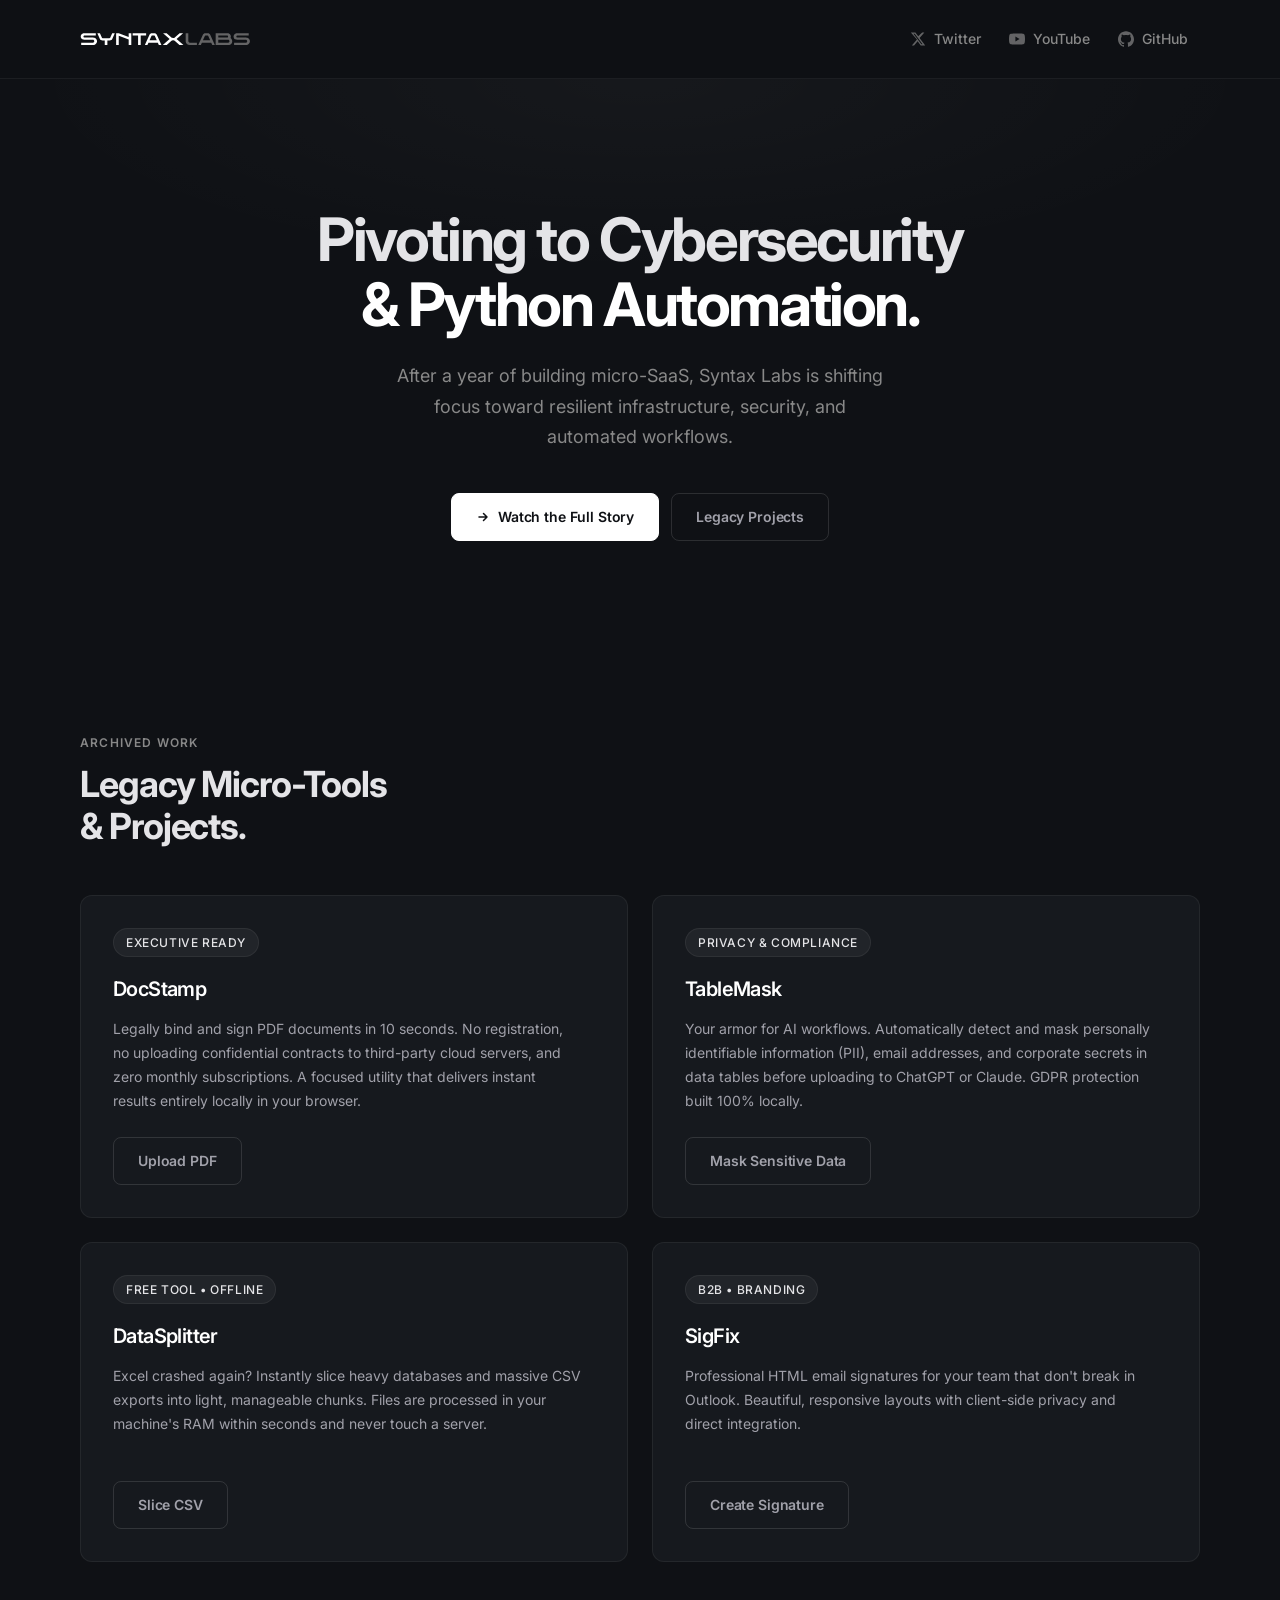
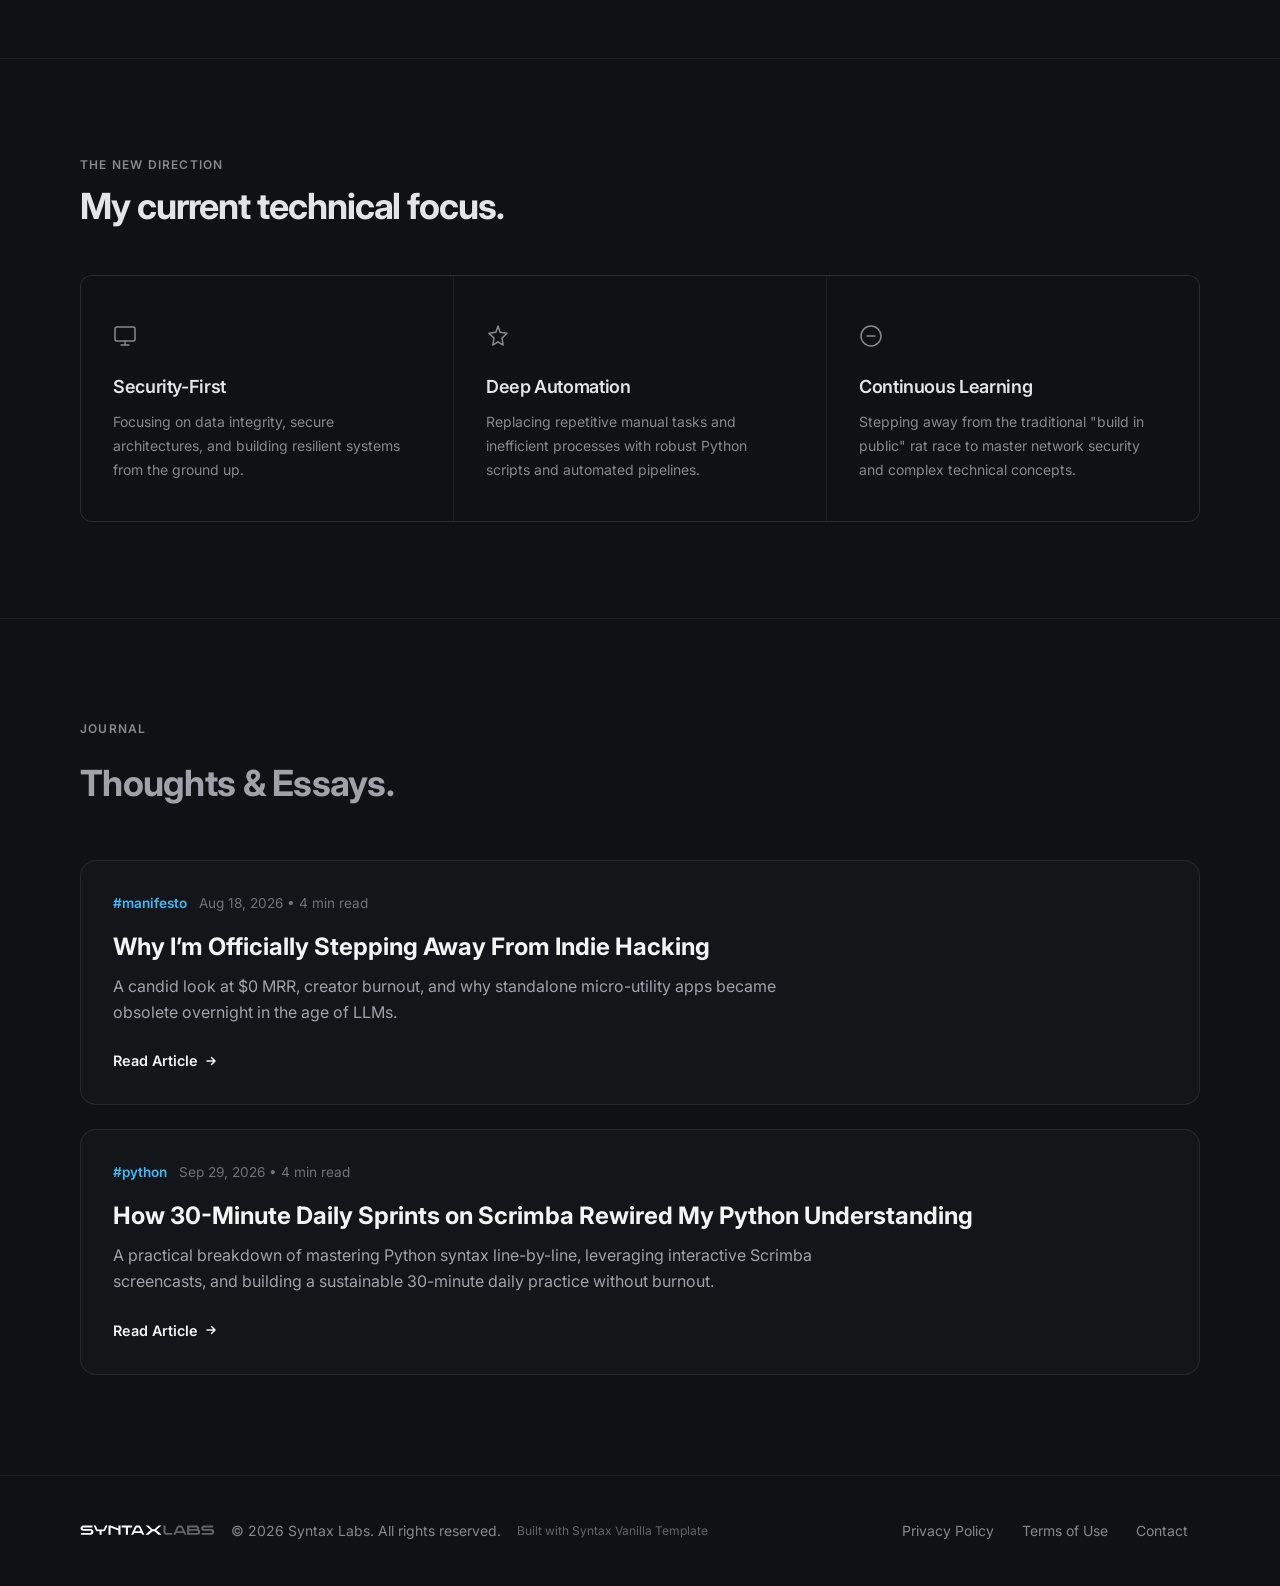
==== index.html @ 90a2e191 "add new article to the blog" ====
<!DOCTYPE html>
<html lang="en">
<head>
  <meta charset="UTF-8" />
  <meta name="viewport" content="width=device-width, initial-scale=1.0" />
  <meta name="description" content="Syntax Labs — Pivoting from micro-SaaS to Cybersecurity and Python Automation." />

  <link rel="icon" href="favicon.svg" type="image/svg+xml" />

  <meta property="og:type" content="website" />
  <meta property="og:url" content="https://syntaxlabsapp.com/" />
  <meta property="og:title" content="Syntax Labs — Cybersecurity & Python Automation" />
  <meta property="og:description" content="Syntax Labs — Pivoting from micro-SaaS to Cybersecurity and Python Automation." />
  <meta property="og:image" content="https://syntaxlabsapp.com/open-graph.png" />
  <meta property="og:image:width" content="1200" />
  <meta property="og:image:height" content="630" />

  <meta name="twitter:card" content="summary_large_image" />
  <meta name="twitter:title" content="Syntax Labs — Cybersecurity & Python Automation" />
  <meta name="twitter:description" content="Syntax Labs — Pivoting from micro-SaaS to Cybersecurity and Python Automation." />
  <meta name="twitter:image" content="https://syntaxlabsapp.com/open-graph.png" />

  <title>Syntax Labs — Cybersecurity & Python Automation</title>

  <!-- Inter from Google Fonts -->
  <link rel="preconnect" href="https://fonts.googleapis.com" />
  <link rel="preconnect" href="https://fonts.gstatic.com" crossorigin />
  <link
    href="https://fonts.googleapis.com/css2?family=Inter:wght@400;500;600;700&display=swap"
    rel="stylesheet"
  />

  <link rel="stylesheet" href="styles.css" />
</head>

<body>

  <!-- ============================================================
       HEADER
       ============================================================ -->
  <header class="site-header" role="banner">
    <div class="container">

      <!-- Logo -->
      <a href="/" class="logo" aria-label="Syntax Labs — home">
        <img src="logo/logo.svg" alt="" class="logo__image" width="171" height="19" />
      </a>

      <!-- Navigation -->
      <nav class="site-nav" role="navigation" aria-label="Primary navigation">

        <!-- Twitter / X -->
        <a
          href="https://x.com/tabXport"
          class="nav-link"
          target="_blank"
          rel="noopener noreferrer"
          aria-label="Follow us on X (Twitter)"
        >
          <svg viewBox="0 0 24 24" fill="currentColor" xmlns="http://www.w3.org/2000/svg" aria-hidden="true">
            <path d="M18.244 2.25h3.308l-7.227 8.26 8.502 11.24H16.17l-4.714-6.231-5.401 6.231H2.741l7.73-8.835L1.254 2.25H8.08l4.265 5.638 5.9-5.638Zm-1.161 17.52h1.833L7.084 4.126H5.117L17.083 19.77Z"/>
          </svg>
          <span>Twitter</span>
        </a>

        <!-- YouTube -->
        <a
          href="https://www.youtube.com/@Artem_AlwaysBuilding"
          class="nav-link"
          target="_blank"
          rel="noopener noreferrer"
          aria-label="Watch us on YouTube"
        >
          <svg viewBox="0 0 24 24" fill="currentColor" xmlns="http://www.w3.org/2000/svg" aria-hidden="true">
            <path d="M23.495 6.205a3.007 3.007 0 0 0-2.088-2.088c-1.87-.501-9.396-.501-9.396-.501s-7.507-.01-9.396.501A3.007 3.007 0 0 0 .527 6.205a31.247 31.247 0 0 0-.522 5.805 31.247 31.247 0 0 0 .522 5.783 3.007 3.007 0 0 0 2.088 2.088c1.868.502 9.396.502 9.396.502s7.506 0 9.396-.502a3.007 3.007 0 0 0 2.088-2.088 31.247 31.247 0 0 0 .5-5.783 31.247 31.247 0 0 0-.5-5.805zM9.609 15.601V8.408l6.264 3.602z"/>
          </svg>
          <span>YouTube</span>
        </a>

        <!-- GitHub -->
        <a
          href="https://github.com/Artem-Kysylov"
          class="nav-link"
          target="_blank"
          rel="noopener noreferrer"
          aria-label="Find us on GitHub"
        >
          <svg viewBox="0 0 24 24" fill="currentColor" xmlns="http://www.w3.org/2000/svg" aria-hidden="true">
            <path d="M12 .297c-6.63 0-12 5.373-12 12 0 5.303 3.438 9.8 8.205 11.385.6.113.82-.258.82-.577 0-.285-.01-1.04-.015-2.04-3.338.724-4.042-1.61-4.042-1.61C4.422 18.07 3.633 17.7 3.633 17.7c-1.087-.744.084-.729.084-.729 1.205.084 1.838 1.236 1.838 1.236 1.07 1.835 2.809 1.305 3.495.998.108-.776.417-1.305.76-1.605-2.665-.3-5.466-1.332-5.466-5.93 0-1.31.465-2.38 1.235-3.22-.135-.303-.54-1.523.105-3.176 0 0 1.005-.322 3.3 1.23.96-.267 1.98-.399 3-.405 1.02.006 2.04.138 3 .405 2.28-1.552 3.285-1.23 3.285-1.23.645 1.653.24 2.873.12 3.176.765.84 1.23 1.91 1.23 3.22 0 4.61-2.805 5.625-5.475 5.92.42.36.81 1.096.81 2.22 0 1.606-.015 2.896-.015 3.286 0 .315.21.69.825.57C20.565 22.092 24 17.592 24 12.297c0-6.627-5.373-12-12-12"/>
          </svg>
          <span>GitHub</span>
        </a>

      </nav>
    </div>
  </header>


  <!-- ============================================================
       MAIN CONTENT
       ============================================================ -->
  <main>

    <!-- ── HERO ─────────────────────────────────────────────── -->
    <section class="hero" aria-labelledby="hero-heading">
      <div class="container">

        <h1 class="hero__heading reveal reveal-delay-1" id="hero-heading">
          Pivoting to Cybersecurity<br />
          <span class="accent">&amp; Python Automation.</span>
        </h1>

        <p class="hero__subheading reveal reveal-delay-2">
          After a year of building micro-SaaS, Syntax Labs is shifting focus toward resilient infrastructure, security, and automated workflows.
        </p>

        <div class="hero__actions reveal reveal-delay-3">
          <a href="https://youtu.be/uuSedsByRvQ" target="_blank" rel="noopener noreferrer" class="btn btn--primary">
            <svg width="14" height="14" viewBox="0 0 14 14" fill="none" xmlns="http://www.w3.org/2000/svg" aria-hidden="true">
              <path d="M3 7H11M11 7L7.5 3.5M11 7L7.5 10.5" stroke="currentColor" stroke-width="1.5" stroke-linecap="round" stroke-linejoin="round"/>
            </svg>
            Watch the Full Story
          </a>
          <a href="#projects" class="btn btn--ghost">
            Legacy Projects
          </a>
        </div>

      </div>
    </section>


    <!-- ── BENTO GRID ─────────────────────────────────────── -->
    <section class="bento-section" id="projects" aria-labelledby="projects-heading">
      <div class="container">

        <p class="section-label reveal">Archived Work</p>
        <h2 class="bento-section__heading reveal reveal-delay-1" id="projects-heading">
          Legacy Micro-Tools<br />&amp; Projects.
        </h2>

        <div class="bento-grid" role="list">
          <!-- ─── Card 2: DocStamp ────────────────── -->
          <article
            class="bento-card bento-card--2 docstamp reveal reveal-delay-1"
            role="listitem"
            aria-labelledby="card-docstamp-title"
          >
            <span class="badge">Executive Ready</span>

            <h2 class="card-title" id="card-docstamp-title">DocStamp</h2>

            <p class="card-desc">
              Legally bind and sign PDF documents in 10 seconds. No registration, no uploading confidential contracts to third-party cloud servers, and zero monthly subscriptions. A focused utility that delivers instant results entirely locally in your browser.
            </p>

            <div class="card-footer">
              <a
                href="https://docstamp.syntaxlabsapp.com"
                class="btn btn--ghost"
                target="_blank"
                rel="noopener noreferrer"
              >Upload PDF</a>
            </div>
          </article>


          <!-- ─── Card 3: TableMask ───────────────── -->
          <article
            class="bento-card bento-card--3 tablemask reveal reveal-delay-2"
            role="listitem"
            aria-labelledby="card-tablemask-title"
          >
            <span class="badge">Privacy &amp; Compliance</span>

            <h2 class="card-title" id="card-tablemask-title">TableMask</h2>

            <p class="card-desc">
              Your armor for AI workflows. Automatically detect and mask personally identifiable information (PII), email addresses, and corporate secrets in data tables before uploading to ChatGPT or Claude. GDPR protection built 100% locally.
            </p>

            <div class="card-footer">
              <a
                href="https://tablemask.syntaxlabsapp.com"
                class="btn btn--ghost"
                target="_blank"
                rel="noopener noreferrer"
              >Mask Sensitive Data</a>
            </div>
          </article>


          <!-- ─── Card 4: DataSplitter ─────────────── -->
          <article
            class="bento-card bento-card--4 datasplitter reveal reveal-delay-1"
            role="listitem"
            aria-labelledby="card-datasplitter-title"
          >
            <span class="badge">Free Tool • Offline</span>

            <h2 class="card-title" id="card-datasplitter-title">DataSplitter</h2>

            <p class="card-desc">
              Excel crashed again? Instantly slice heavy databases and massive CSV exports into light, manageable chunks. Files are processed in your machine's RAM within seconds and never touch a server.
            </p>

            <div class="card-footer">
              <a
                href="https://datasplitter.syntaxlabsapp.com"
                class="btn btn--ghost"
                target="_blank"
                rel="noopener noreferrer"
              >Slice CSV</a>
            </div>
          </article>

          <!-- ─── Card 6: SigFix ────────────────── -->
          <article
            class="bento-card bento-card--6 sigfix reveal reveal-delay-1"
            role="listitem"
            aria-labelledby="card-sigfix-title"
          >
            <span class="badge">B2B • Branding</span>

            <h2 class="card-title" id="card-sigfix-title">SigFix</h2>

            <p class="card-desc">
              Professional HTML email signatures for your team that don't break in Outlook. Beautiful, responsive layouts with client-side privacy and direct integration.
            </p>

            <div class="card-footer">
              <a
                href="https://sigfix.syntaxlabsapp.com"
                class="btn btn--ghost"
                target="_blank"
                rel="noopener noreferrer"
              >Create Signature</a>
            </div>
          </article>

        </div><!-- /bento-grid -->

      </div>
    </section>


    <!-- ── MANIFESTO / VALUES ──────────────────────────────── -->
    <section class="values-section" aria-labelledby="values-heading">
      <div class="container">

        <p class="section-label reveal">The New Direction</p>
        <h2 class="values-section__heading reveal reveal-delay-1" id="values-heading">
          My current technical focus.
        </h2>

        <div class="values-grid" role="list">

          <!-- Security-First -->
          <div class="value-item reveal" role="listitem">
            <div class="value-icon" aria-hidden="true">
              <svg viewBox="0 0 24 24" fill="none" xmlns="http://www.w3.org/2000/svg">
                <rect x="2" y="3" width="20" height="14" rx="2" stroke="currentColor" stroke-width="1.5"/>
                <path d="M8 21H16" stroke="currentColor" stroke-width="1.5" stroke-linecap="round"/>
                <path d="M12 17V21" stroke="currentColor" stroke-width="1.5" stroke-linecap="round"/>
              </svg>
            </div>
            <h3 class="value-title">Security-First</h3>
            <p class="value-desc">
              Focusing on data integrity, secure architectures, and building resilient systems from the ground up.
            </p>
          </div>

          <!-- Deep Automation -->
          <div class="value-item reveal reveal-delay-1" role="listitem">
            <div class="value-icon" aria-hidden="true">
              <svg viewBox="0 0 24 24" fill="none" xmlns="http://www.w3.org/2000/svg">
                <path d="M12 2L14.09 8.26L21 9.27L16 14.14L17.18 21.02L12 17.77L6.82 21.02L8 14.14L3 9.27L9.91 8.26L12 2Z" stroke="currentColor" stroke-width="1.5" stroke-linecap="round" stroke-linejoin="round"/>
              </svg>
            </div>
            <h3 class="value-title">Deep Automation</h3>
            <p class="value-desc">
              Replacing repetitive manual tasks and inefficient processes with robust Python scripts and automated pipelines.
            </p>
          </div>

          <!-- Continuous Learning -->
          <div class="value-item reveal reveal-delay-2" role="listitem">
            <div class="value-icon" aria-hidden="true">
              <svg viewBox="0 0 24 24" fill="none" xmlns="http://www.w3.org/2000/svg">
                <circle cx="12" cy="12" r="10" stroke="currentColor" stroke-width="1.5"/>
                <path d="M8 12H16" stroke="currentColor" stroke-width="1.5" stroke-linecap="round"/>
              </svg>
            </div>
            <h3 class="value-title">Continuous Learning</h3>
            <p class="value-desc">
              Stepping away from the traditional "build in public" rat race to master network security and complex technical concepts.
            </p>
          </div>

        </div>

      </div>
    </section>

    <!-- ── JOURNAL / WRITING ────────────────────────────────── -->
    <section class="journal-section" aria-labelledby="journal-heading">
      <div class="container">

        <div class="journal-header reveal">
          <div>
            <p class="section-label">Journal</p>
            <h2 class="journal-section__heading" id="journal-heading">
              Thoughts &amp; Essays.
            </h2>
          </div>
        </div>

        <div class="journal-grid">

          <!-- Article 1: Manifesto -->
          <article class="journal-card reveal reveal-delay-1">
            <a href="blog/quitting-indie-hacking.html" class="journal-card__link">
              <div class="journal-card__meta">
                <span class="journal-tag">#manifesto</span>
                <span class="journal-date">Aug 18, 2026 • 4 min read</span>
              </div>
              <h3 class="journal-card__title">
                Why I’m Officially Stepping Away From Indie Hacking
              </h3>
              <p class="journal-card__desc">
                A candid look at $0 MRR, creator burnout, and why standalone micro-utility apps became obsolete overnight in the age of LLMs.
              </p>
              <div class="journal-card__footer">
                <span class="read-more">
                  Read Article
                  <svg width="14" height="14" viewBox="0 0 14 14" fill="none" xmlns="http://www.w3.org/2000/svg" aria-hidden="true">
                    <path d="M3 7H11M11 7L7.5 3.5M11 7L7.5 10.5" stroke="currentColor" stroke-width="1.5" stroke-linecap="round" stroke-linejoin="round"/>
                  </svg>
                </span>
              </div>
            </a>
          </article>

        <!-- Article 2: Scrimba & 30-Min Python Sprints -->
        <article class="journal-card reveal reveal-delay-2">
          <a href="blog/mastering-python-with-30-min-scrimba-sprints.html" class="journal-card__link">
            <div class="journal-card__meta">
              <span class="journal-tag">#python</span>
              <span class="journal-date">Sep 29, 2026 • 4 min read</span>
            </div>
            <h3 class="journal-card__title">
              How 30-Minute Daily Sprints on Scrimba Rewired My Python Understanding
            </h3>
            <p class="journal-card__desc">
              A practical breakdown of mastering Python syntax line-by-line, leveraging interactive Scrimba screencasts, and
              building a sustainable 30-minute daily practice without burnout.
            </p>
            <div class="journal-card__footer">
              <span class="read-more">
                Read Article
                <svg width="14" height="14" viewBox="0 0 14 14" fill="none" xmlns="http://www.w3.org/2000/svg"
                  aria-hidden="true">
                  <path d="M3 7H11M11 7L7.5 3.5M11 7L7.5 10.5" stroke="currentColor" stroke-width="1.5" stroke-linecap="round"
                    stroke-linejoin="round" />
                </svg>
              </span>
            </div>
          </a>
        </article>

        </div>

      </div>
    </section>

  </main>


  <!-- ============================================================
       FOOTER
       ============================================================ -->
  <footer class="site-footer" role="contentinfo">
    <div class="container">

      <div class="footer-left">
        <img src="logo/logo.svg" alt="Syntax Labs" class="footer-logo" width="171" height="19" />
        <span class="footer-copy">© 2026 Syntax Labs. All rights reserved.</span>
        <a href="https://github.com/Artem-Kysylov/syntax-labs-vanilla-template" class="footer-template-link" target="_blank" rel="noopener noreferrer">Built with Syntax Vanilla Template</a>
      </div>

      <nav class="footer-nav" aria-label="Footer navigation">
        <a href="privacy.html" class="footer-link">Privacy Policy</a>
        <a href="terms.html" class="footer-link">Terms of Use</a>
        <a href="mailto:hello@syntaxlabsapp.com" class="footer-link">Contact</a>
      </nav>

    </div>
  </footer>

  <script src="app.js" defer></script>

  <script>
    (() => {
      'use strict';

      /* --- Scroll Reveal --- */
      const revealObserver = new IntersectionObserver(
        (entries) => {
          entries.forEach((entry) => {
            if (entry.isIntersecting) {
              entry.target.classList.add('visible');
              revealObserver.unobserve(entry.target);
            }
          });
        },
        { threshold: 0.12 }
      );

      document.querySelectorAll('.reveal').forEach((el) => {
        revealObserver.observe(el);
      });

      /* --- Bento card radial glow --- */
      document.querySelectorAll('.bento-card').forEach((card) => {
        card.addEventListener('mousemove', (e) => {
          const rect = card.getBoundingClientRect();
          const x = ((e.clientX - rect.left) / rect.width)  * 100;
          const y = ((e.clientY - rect.top)   / rect.height) * 100;
          card.style.setProperty('--mouse-x', `${x}%`);
          card.style.setProperty('--mouse-y', `${y}%`);
        });
      });
    })();
  </script>

</body>
</html>
---- styles.css ----
/* ============================================================
   SYNTAX LABS — Design System
   Ultra-minimalist, premium dark aesthetic
   ============================================================ */

/* --- CSS Variables --- */
:root {
  /* Colors */
  --bg-base:        #0F1115;
  --bg-surface:     #16191E;
  --bg-elevated:    #1C2028;

  --text-muted:     #888888;
  --text-base:      #A1A1AA;
  --text-heading:   #E4E4E7;
  --text-bright:    #FFFFFF;

  --border:         rgba(255, 255, 255, 0.06);
  --border-hover:   rgba(255, 255, 255, 0.12);

  --accent:         #FFFFFF;
  --accent-glow:    rgba(255, 255, 255, 0.07);

  /* Product Colors */
  --color-spendly:        #5B6CFF;
  --color-spendly-rgb:    91, 108, 255;
  --color-tablexport:     #1B9358;
  --color-tablexport-rgb: 27, 147, 88;
  --color-docstamp:       #12B981;
  --color-docstamp-rgb:   18, 185, 129;
  --color-datasplitter:   #0B84FF;
  --color-datasplitter-rgb: 11, 132, 255;
  --color-tablemask:      #A4E636;
  --color-tablemask-rgb:  164, 230, 54;
  --color-sigfix:         #0078D4;
  --color-sigfix-rgb:     0, 120, 212;

  /* Typography */
  --font-sans:      'Inter', sans-serif;

  --text-xs:        0.75rem;
  --text-sm:        0.875rem;
  --text-base-size: 1rem;
  --text-lg:        1.125rem;
  --text-xl:        1.25rem;
  --text-2xl:       1.5rem;
  --text-3xl:       1.875rem;
  --text-4xl:       2.25rem;
  --text-5xl:       3rem;
  --text-6xl:       3.75rem;

  --weight-normal:  400;
  --weight-medium:  500;
  --weight-semibold:600;
  --weight-bold:    700;

  /* Spacing */
  --space-1:  0.25rem;
  --space-2:  0.5rem;
  --space-3:  0.75rem;
  --space-4:  1rem;
  --space-5:  1.25rem;
  --space-6:  1.5rem;
  --space-8:  2rem;
  --space-10: 2.5rem;
  --space-12: 3rem;
  --space-16: 4rem;
  --space-20: 5rem;
  --space-24: 6rem;
  --space-32: 8rem;

  /* Borders */
  --radius-sm:  4px;
  --radius-md:  8px;
  --radius-lg:  12px;
  --radius-xl:  16px;
  --radius-full:9999px;

  /* Transitions */
  --transition-fast:   150ms ease;
  --transition-base:   250ms ease;
  --transition-slow:   400ms ease;

  /* Layout */
  --container-max: 1200px;
  --container-pad: clamp(1.25rem, 5vw, 2.5rem);
}

/* ============================================================
   RESET & BASE
   ============================================================ */

*, *::before, *::after {
  box-sizing: border-box;
  margin: 0;
  padding: 0;
}

html {
  scroll-behavior: smooth;
  -webkit-font-smoothing: antialiased;
  -moz-osx-font-smoothing: grayscale;
}

body {
  font-family:      var(--font-sans);
  font-size:        var(--text-base-size);
  font-weight:      var(--weight-normal);
  line-height:      1.6;
  color:            var(--text-base);
  background-color: var(--bg-base);
  min-height:       100vh;
  overflow-x:       hidden;
}

img, svg { display: block; }
a { color: inherit; text-decoration: none; }
ul, ol { list-style: none; }
button { cursor: pointer; font-family: inherit; }

/* ============================================================
   LAYOUT UTILITIES
   ============================================================ */

.container {
  width: 100%;
  max-width: var(--container-max);
  margin-inline: auto;
  padding-inline: var(--container-pad);
}

/* ============================================================
   HEADER / NAV
   ============================================================ */

.site-header {
  position:   sticky;
  top:        0;
  z-index:    100;
  width:      100%;
  padding-block: var(--space-5);
  background:    rgba(15, 17, 21, 0.85);
  border-bottom: 1px solid var(--border);
  backdrop-filter: blur(16px);
  -webkit-backdrop-filter: blur(16px);
}

.site-header .container {
  display:         flex;
  align-items:     center;
  justify-content: space-between;
  gap:             var(--space-6);
}

/* Logo */
.logo {
  display:     flex;
  align-items: center;
  gap:         var(--space-2);
  transition:  opacity var(--transition-fast);
}

.logo:hover { opacity: 0.75; }

.logo__image {
  display:     block;
  height:      19px;
  width:       auto;
  flex-shrink: 0;
}

/* Nav */
.site-nav {
  display:     flex;
  align-items: center;
  gap:         var(--space-1);
}

.nav-link {
  display:     flex;
  align-items: center;
  gap:         var(--space-2);
  padding:     var(--space-2) var(--space-3);
  border-radius: var(--radius-md);
  font-size:   var(--text-sm);
  font-weight: var(--weight-medium);
  color:       var(--text-muted);
  transition:  color var(--transition-fast),
               background-color var(--transition-fast);
}

.nav-link:hover {
  color:            var(--text-heading);
  background-color: rgba(255, 255, 255, 0.04);
}

.nav-link svg {
  width:  16px;
  height: 16px;
  flex-shrink: 0;
  opacity: 0.7;
  transition: opacity var(--transition-fast);
}

.nav-link:hover svg { opacity: 1; }

/* ============================================================
   HERO SECTION
   ============================================================ */

.hero {
  padding-block: var(--space-32) var(--space-24);
  text-align:    center;
  position:      relative;
  overflow:      hidden;
}

/* Subtle radial glow behind hero text */
.hero::before {
  content:  '';
  position: absolute;
  inset:    0;
  background: radial-gradient(
    ellipse 70% 50% at 50% 0%,
    rgba(255, 255, 255, 0.03) 0%,
    transparent 70%
  );
  pointer-events: none;
}

.hero__eyebrow {
  display:         inline-flex;
  align-items:     center;
  gap:             var(--space-2);
  padding:         var(--space-1) var(--space-3);
  margin-bottom:   var(--space-8);
  border:          1px solid var(--border);
  border-radius:   var(--radius-full);
  font-size:       var(--text-xs);
  font-weight:     var(--weight-medium);
  letter-spacing:  0.08em;
  text-transform:  uppercase;
  color:           var(--text-muted);
  background:      rgba(255, 255, 255, 0.03);
}

.hero__eyebrow-dot {
  width:         5px;
  height:        5px;
  border-radius: var(--radius-full);
  background:    var(--text-muted);
  flex-shrink:   0;
}

.hero__heading {
  font-size:      clamp(var(--text-3xl), 6vw, var(--text-6xl));
  font-weight:    var(--weight-bold);
  line-height:    1.08;
  letter-spacing: -0.04em;
  color:          var(--text-heading);
  max-width:      720px;
  margin-inline:  auto;
  margin-bottom:  var(--space-6);
}

.hero__heading .accent {
  color: var(--text-bright);
}

.hero__subheading {
  font-size:     clamp(var(--text-base-size), 2vw, var(--text-lg));
  color:         var(--text-muted);
  max-width:     500px;
  margin-inline: auto;
  line-height:   1.7;
  margin-bottom: var(--space-10);
}

.hero__actions {
  display:         flex;
  align-items:     center;
  justify-content: center;
  gap:             var(--space-3);
  flex-wrap:       wrap;
}

/* Buttons */
.btn {
  display:         inline-flex;
  align-items:     center;
  gap:             var(--space-2);
  padding:         var(--space-3) var(--space-6);
  border-radius:   var(--radius-md);
  font-size:       var(--text-sm);
  font-weight:     var(--weight-semibold);
  letter-spacing:  -0.01em;
  border:          1px solid transparent;
  transition:      background-color var(--transition-fast),
                   color var(--transition-fast),
                   opacity var(--transition-fast),
                   transform var(--transition-fast),
                   box-shadow var(--transition-fast);
  white-space:     nowrap;
}

.btn:active { transform: scale(0.975); }

.btn--primary {
  background-color: var(--text-bright);
  color:            var(--bg-base);
  border-color:     var(--text-bright);
}

.btn--primary:hover {
  background-color: #E4E4E7;
  box-shadow: 0 0 24px rgba(255, 255, 255, 0.12);
}

.btn--ghost {
  background-color: transparent;
  color:            var(--text-base);
  border-color:     var(--border-hover);
}

.btn--ghost:hover {
  background-color: rgba(255, 255, 255, 0.04);
  color:            var(--text-heading);
  border-color:     rgba(255, 255, 255, 0.18);
}

/* ============================================================
   SECTION CHROME
   ============================================================ */

.section-label {
  font-size:      var(--text-xs);
  font-weight:    var(--weight-semibold);
  letter-spacing: 0.1em;
  text-transform: uppercase;
  color:          var(--text-muted);
  margin-bottom:  var(--space-4);
}

/* ============================================================
   BENTO GRID
   ============================================================ */

.bento-section {
  padding-block: var(--space-24);
}

.bento-section > .container > .section-label {
  margin-bottom: var(--space-3);
}

.bento-section__heading {
  font-size:      clamp(var(--text-2xl), 3.5vw, var(--text-4xl));
  font-weight:    var(--weight-bold);
  letter-spacing: -0.03em;
  color:          var(--text-heading);
  margin-bottom:  var(--space-12);
  line-height:    1.15;
  max-width:      480px;
}

/* Grid Layout */
.bento-grid {
  display: grid;
  grid-template-columns: repeat(12, 1fr);
  grid-template-rows:    auto;
  gap:   16px;
}

/* Card 1 — Featured (spans 6 cols, 2 rows) */
.bento-card--1 {
  grid-column: 1 / 7;
  grid-row:    1 / 3;
}

/* Card 2 — Medium (spans 6 cols, 1 row) */
.bento-card--2 {
  grid-column: 7 / 13;
  grid-row:    1;
}

/* Card 3 — Medium (spans 6 cols, 1 row) */
.bento-card--3 {
  grid-column: 7 / 13;
  grid-row:    2;
}

/* Card 4 — Small (spans 4 cols) */
.bento-card--4 {
  grid-column: 1 / 5;
  grid-row:    3;
}

/* Card 5 — Small (spans 4 cols) */
.bento-card--5 {
  grid-column: 5 / 9;
  grid-row:    3;
}

/* Card 6 — Small (spans 4 cols) */
.bento-card--6 {
  grid-column: 9 / 13;
  grid-row:    3;
}

/* ---- Base Card ---- */
.bento-card {
  position:         relative;
  display:          flex;
  flex-direction:   column;
  background-color: var(--bg-surface);
  border:           1px solid var(--border);
  border-radius:    var(--radius-lg);
  padding:          var(--space-8);
  overflow:         hidden;
  transition:       border-color var(--transition-base),
                    transform var(--transition-base),
                    box-shadow var(--transition-base);
}

/* Radial glow on hover — tracks mouse via CSS custom props */
.bento-card::before {
  content:    '';
  position:   absolute;
  inset:      -1px;
  border-radius: inherit;
  opacity:    0;
  background: radial-gradient(
    400px circle at var(--mouse-x, 50%) var(--mouse-y, 50%),
    rgba(255, 255, 255, 0.06) 0%,
    transparent 70%
  );
  transition: opacity var(--transition-base);
  pointer-events: none;
  z-index: 0;
}

.bento-card:hover::before {
  opacity: 1;
}

.bento-card:hover {
  border-color: var(--border-hover);
  transform:    translateY(-2px);
}

/* All direct content above the pseudo-element */
.bento-card > * { position: relative; z-index: 1; }

/* ============================================================
   PRODUCT-SPECIFIC HOVER EFFECTS
   ============================================================ */

/* Spendly — Indigo */
.bento-card.spendly:hover {
  border-color: rgba(var(--color-spendly-rgb), 0.4);
  box-shadow: 0 0 32px rgba(var(--color-spendly-rgb), 0.12),
              0 0 8px rgba(var(--color-spendly-rgb), 0.08);
}

.bento-card.spendly::before {
  background: radial-gradient(
    400px circle at var(--mouse-x, 50%) var(--mouse-y, 50%),
    rgba(var(--color-spendly-rgb), 0.08) 0%,
    rgba(var(--color-spendly-rgb), 0.04) 40%,
    transparent 70%
  );
}

/* DocStamp — Teal/Mint */
.bento-card.docstamp:hover {
  border-color: rgba(var(--color-docstamp-rgb), 0.4);
  box-shadow: 0 0 32px rgba(var(--color-docstamp-rgb), 0.12),
              0 0 8px rgba(var(--color-docstamp-rgb), 0.08);
}

.bento-card.docstamp::before {
  background: radial-gradient(
    400px circle at var(--mouse-x, 50%) var(--mouse-y, 50%),
    rgba(var(--color-docstamp-rgb), 0.08) 0%,
    rgba(var(--color-docstamp-rgb), 0.04) 40%,
    transparent 70%
  );
}

/* TableMask — Lime Green */
.bento-card.tablemask:hover {
  border-color: rgba(var(--color-tablemask-rgb), 0.4);
  box-shadow: 0 0 32px rgba(var(--color-tablemask-rgb), 0.12),
              0 0 8px rgba(var(--color-tablemask-rgb), 0.08);
}

.bento-card.tablemask::before {
  background: radial-gradient(
    400px circle at var(--mouse-x, 50%) var(--mouse-y, 50%),
    rgba(var(--color-tablemask-rgb), 0.08) 0%,
    rgba(var(--color-tablemask-rgb), 0.04) 40%,
    transparent 70%
  );
}

/* DataSplitter — Light Blue */
.bento-card.datasplitter:hover {
  border-color: rgba(var(--color-datasplitter-rgb), 0.4);
  box-shadow: 0 0 32px rgba(var(--color-datasplitter-rgb), 0.12),
              0 0 8px rgba(var(--color-datasplitter-rgb), 0.08);
}

.bento-card.datasplitter::before {
  background: radial-gradient(
    400px circle at var(--mouse-x, 50%) var(--mouse-y, 50%),
    rgba(var(--color-datasplitter-rgb), 0.08) 0%,
    rgba(var(--color-datasplitter-rgb), 0.04) 40%,
    transparent 70%
  );
}

/* TableXport — Emerald Green */
.bento-card.tablexport:hover {
  border-color: rgba(var(--color-tablexport-rgb), 0.4);
  box-shadow: 0 0 32px rgba(var(--color-tablexport-rgb), 0.12),
              0 0 8px rgba(var(--color-tablexport-rgb), 0.08);
}

.bento-card.tablexport::before {
  background: radial-gradient(
    400px circle at var(--mouse-x, 50%) var(--mouse-y, 50%),
    rgba(var(--color-tablexport-rgb), 0.08) 0%,
    rgba(var(--color-tablexport-rgb), 0.04) 40%,
    transparent 70%
  );
}

/* SigFix — Outlook Blue */
.bento-card.sigfix:hover {
  border-color: rgba(var(--color-sigfix-rgb), 0.4);
  box-shadow: 0 0 32px rgba(var(--color-sigfix-rgb), 0.12),
              0 0 8px rgba(var(--color-sigfix-rgb), 0.08);
}

.bento-card.sigfix::before {
  background: radial-gradient(
    400px circle at var(--mouse-x, 50%) var(--mouse-y, 50%),
    rgba(var(--color-sigfix-rgb), 0.08) 0%,
    rgba(var(--color-sigfix-rgb), 0.04) 40%,
    transparent 70%
  );
}

/* ============================================================
   MOBILE SCROLL-DRIVEN GLOW (.in-view replaces :hover on touch)
   ============================================================ */

@media (max-width: 768px) {
  .bento-card {
    transition: border-color 0.4s ease,
                box-shadow 0.4s ease,
                transform var(--transition-base);
  }

  .bento-card.spendly.in-view {
    border-color: rgba(var(--color-spendly-rgb), 0.4);
    box-shadow: 0 0 32px rgba(var(--color-spendly-rgb), 0.12),
                0 0 8px  rgba(var(--color-spendly-rgb), 0.08);
  }

  .bento-card.spendly.in-view::before      { opacity: 1; }

  .bento-card.docstamp.in-view {
    border-color: rgba(var(--color-docstamp-rgb), 0.4);
    box-shadow: 0 0 32px rgba(var(--color-docstamp-rgb), 0.12),
                0 0 8px  rgba(var(--color-docstamp-rgb), 0.08);
  }

  .bento-card.docstamp.in-view::before     { opacity: 1; }

  .bento-card.tablemask.in-view {
    border-color: rgba(var(--color-tablemask-rgb), 0.4);
    box-shadow: 0 0 32px rgba(var(--color-tablemask-rgb), 0.12),
                0 0 8px  rgba(var(--color-tablemask-rgb), 0.08);
  }

  .bento-card.tablemask.in-view::before    { opacity: 1; }

  .bento-card.datasplitter.in-view {
    border-color: rgba(var(--color-datasplitter-rgb), 0.4);
    box-shadow: 0 0 32px rgba(var(--color-datasplitter-rgb), 0.12),
                0 0 8px  rgba(var(--color-datasplitter-rgb), 0.08);
  }

  .bento-card.datasplitter.in-view::before { opacity: 1; }

  .bento-card.tablexport.in-view {
    border-color: rgba(var(--color-tablexport-rgb), 0.4);
    box-shadow: 0 0 32px rgba(var(--color-tablexport-rgb), 0.12),
                0 0 8px  rgba(var(--color-tablexport-rgb), 0.08);
  }

  .bento-card.tablexport.in-view::before   { opacity: 1; }

  .bento-card.sigfix.in-view {
    border-color: rgba(var(--color-sigfix-rgb), 0.4);
    box-shadow: 0 0 32px rgba(var(--color-sigfix-rgb), 0.12),
                0 0 8px  rgba(var(--color-sigfix-rgb), 0.08);
  }

  .bento-card.sigfix.in-view::before      { opacity: 1; }
}

/* Card tag / category label */
.card-tag {
  display:      inline-flex;
  align-items:  center;
  gap:          var(--space-1);
  font-size:    var(--text-xs);
  font-weight:  var(--weight-medium);
  letter-spacing: 0.06em;
  text-transform: uppercase;
  color:        var(--text-muted);
  margin-bottom: var(--space-5);
}

.card-tag__dot {
  width:         4px;
  height:        4px;
  border-radius: var(--radius-full);
  background:    currentColor;
  flex-shrink:   0;
}

/* Card title */
.card-title {
  font-size:      var(--text-xl);
  font-weight:    var(--weight-semibold);
  letter-spacing: -0.03em;
  color:          var(--text-bright);
  line-height:    1.2;
  margin-bottom:  var(--space-4);
}

.bento-card--featured .card-title {
  font-size: clamp(var(--text-2xl), 2.5vw, var(--text-3xl));
}

.card-title .accent { color: var(--text-bright); }

/* Card description */
.card-desc {
  flex:          1;
  font-size:     var(--text-sm);
  color:         var(--text-base);
  line-height:   1.7;
  margin-bottom: var(--space-6);
  max-width:     52ch;
}

/* Card footer row */
.card-footer {
  display:         flex;
  align-items:     center;
  justify-content: space-between;
  gap:             var(--space-3);
  flex-wrap:       wrap;
  margin-top:      auto;
}

/* Product badge */
.badge {
  display:         inline-flex;
  align-self:      flex-start;
  align-items:     center;
  gap:             var(--space-1);
  padding:         var(--space-1) var(--space-3);
  margin-bottom:   var(--space-5);
  border-radius:   var(--radius-full);
  font-size:       var(--text-xs);
  font-weight:     var(--weight-medium);
  letter-spacing:  0.05em;
  text-transform:  uppercase;
  color:           var(--text-heading);
  background:      rgba(255, 255, 255, 0.05);
  border:          1px solid var(--border);
}

.badge--waitlist {
  background:   rgba(255, 255, 255, 0.07);
  color:        var(--text-heading);
  border:       1px solid rgba(255, 255, 255, 0.1);
}

.badge--active {
  background:   rgba(74, 222, 128, 0.1);
  color:        #4ade80;
  border:       1px solid rgba(74, 222, 128, 0.2);
}

.badge--building {
  background:   rgba(251, 191, 36, 0.1);
  color:        #fbbf24;
  border:       1px solid rgba(251, 191, 36, 0.2);
}

.badge__dot {
  width:         5px;
  height:        5px;
  border-radius: var(--radius-full);
  background:    currentColor;
  flex-shrink:   0;
}

/* Featured card specifics */
.bento-card--featured {
  min-height: 380px;
}

.bento-card--featured .card-desc {
  max-width: none;
}

.card-illustration {
  flex:          1;
  display:       flex;
  align-items:   center;
  justify-content: center;
  margin-bottom: var(--space-6);
  min-height:    140px;
}

/* Abstract app illustration built purely with CSS/SVG shapes */
.app-mockup {
  width:         100%;
  max-width:     360px;
  height:        160px;
  position:      relative;
  border-radius: var(--radius-lg);
  background:    var(--bg-elevated);
  border:        1px solid var(--border);
  overflow:      hidden;
  display:       flex;
  flex-direction: column;
  gap:           var(--space-2);
  padding:       var(--space-4);
}

.mockup-row {
  display:     flex;
  align-items: center;
  gap:         var(--space-3);
}

.mockup-bar {
  height:        8px;
  border-radius: var(--radius-full);
  background:    var(--bg-base);
  flex:          1;
}

.mockup-bar--short { max-width: 80px; }
.mockup-bar--medium { max-width: 140px; }

.mockup-circle {
  width:         28px;
  height:        28px;
  border-radius: var(--radius-full);
  background:    var(--bg-base);
  flex-shrink:   0;
}

.mockup-number {
  font-size:   var(--text-xl);
  font-weight: var(--weight-bold);
  color:       var(--text-heading);
  letter-spacing: -0.03em;
}

.mockup-label {
  font-size:  var(--text-xs);
  color:      var(--text-muted);
}

/* PDF icon illustration */
.pdf-icon-wrap {
  display:         flex;
  align-items:     center;
  justify-content: center;
  width:           52px;
  height:          52px;
  border-radius:   var(--radius-md);
  background:      var(--bg-elevated);
  border:          1px solid var(--border);
  margin-bottom:   var(--space-5);
}

/* ============================================================
   MANIFESTO / VALUES
   ============================================================ */

.values-section {
  padding-block: var(--space-24);
  border-top:    1px solid var(--border);
}

.values-section > .container > .section-label {
  margin-bottom: var(--space-3);
}

.values-section__heading {
  font-size:      clamp(var(--text-2xl), 3.5vw, var(--text-4xl));
  font-weight:    var(--weight-bold);
  letter-spacing: -0.03em;
  color:          var(--text-heading);
  margin-bottom:  var(--space-12);
  max-width:      560px;
  line-height:    1.15;
}

.values-grid {
  display:               grid;
  grid-template-columns: repeat(3, 1fr);
  gap:                   1px;
  background-color:      var(--border);
  border:                1px solid var(--border);
  border-radius:         var(--radius-lg);
  overflow:              hidden;
}

.value-item {
  background-color: var(--bg-base);
  padding:          var(--space-10) var(--space-8);
  transition:       background-color var(--transition-base);
}

.value-item:hover {
  background-color: var(--bg-surface);
}

.value-icon {
  display:         flex;
  align-items:     center;
  justify-content: flex-start;
  width:           40px;
  height:          40px;
  margin-bottom:   var(--space-5);
  color:           var(--text-muted);
}

.value-icon svg {
  width:  24px;
  height: 24px;
}

.value-title {
  font-size:      var(--text-lg);
  font-weight:    var(--weight-semibold);
  letter-spacing: -0.02em;
  color:          var(--text-heading);
  margin-bottom:  var(--space-3);
  line-height:    1.2;
}

.value-desc {
  font-size:   var(--text-sm);
  color:       var(--text-muted);
  line-height: 1.7;
}

/* ============================================================
   FOOTER
   ============================================================ */

.site-footer {
  padding-block: var(--space-10);
  border-top:    1px solid var(--border);
}

.site-footer .container {
  display:         flex;
  align-items:     center;
  justify-content: space-between;
  gap:             var(--space-6);
  flex-wrap:       wrap;
}

.footer-left {
  display:     flex;
  align-items: center;
  gap:         var(--space-4);
}

.footer-logo {
  display: block;
  height:  15px;
  width:   auto;
}

.footer-copy {
  font-size:   var(--text-sm);
  color:       var(--text-muted);
}

.footer-template-link {
  font-size:     var(--text-xs);
  color:         var(--text-muted);
  text-decoration: none;
  opacity:       0.7;
  transition:    opacity var(--transition-fast);
}

.footer-template-link:hover {
  opacity: 1;
}

.footer-nav {
  display:     flex;
  align-items: center;
  gap:         var(--space-1);
  flex-wrap:   wrap;
}

.footer-link {
  padding:       var(--space-1) var(--space-3);
  font-size:     var(--text-sm);
  color:         var(--text-muted);
  border-radius: var(--radius-sm);
  transition:    color var(--transition-fast),
                 background-color var(--transition-fast);
}

.footer-link:hover {
  color:            var(--text-heading);
  background-color: rgba(255, 255, 255, 0.04);
}

/* ============================================================
   SCROLL REVEAL (no-JS fallback: elements visible by default)
   ============================================================ */

.reveal {
  opacity:   0;
  transform: translateY(20px);
  transition: opacity 0.55s ease,
              transform 0.55s ease;
}

.reveal.visible {
  opacity:   1;
  transform: translateY(0);
}

/* Stagger delay helpers */
.reveal-delay-1 { transition-delay: 0.1s; }
.reveal-delay-2 { transition-delay: 0.2s; }
.reveal-delay-3 { transition-delay: 0.3s; }
.reveal-delay-4 { transition-delay: 0.4s; }

/* ============================================================
   RESPONSIVE — TABLET
   ============================================================ */

@media (max-width: 1024px) {
  :root {
    --container-pad: 2rem;
  }

  .bento-grid {
    grid-template-columns: repeat(6, 1fr);
    gap: var(--space-4);
  }

  .bento-card--1 { grid-column: 1 / 7; grid-row: 1; }
  .bento-card--2 { grid-column: 1 / 4; grid-row: 2; }
  .bento-card--3 { grid-column: 4 / 7; grid-row: 2; }
  .bento-card--4 { grid-column: 1 / 3; grid-row: 3; }
  .bento-card--5 { grid-column: 3 / 5; grid-row: 3; }
  .bento-card--6 { grid-column: 5 / 7; grid-row: 3; }

  .bento-card {
    padding: var(--space-6);
  }

  .bento-card--featured { min-height: 320px; }

  .values-grid {
    grid-template-columns: repeat(2, 1fr);
  }

  .value-item {
    padding: var(--space-8) var(--space-6);
  }
}

/* ============================================================
   RESPONSIVE — MOBILE
   ============================================================ */

@media (max-width: 640px) {
  /* Container padding adjustment */
  :root {
    --container-pad: 1rem;
  }

  /* Header adjustments */
  .site-header {
    padding-block: var(--space-4);
    position: static; /* Убираем sticky на мобилке для экономии места */
  }

  .site-nav .nav-link span {
    display: none;
  }

  .site-nav .nav-link {
    padding: var(--space-2);
    min-width: 44px; /* Увеличиваем область касания */
    min-height: 44px;
    justify-content: center;
  }

  .logo__wordmark {
    font-size: var(--text-sm);
  }

  .logo__mark {
    width: 24px;
    height: 24px;
  }

  /* Hero section */
  .hero {
    padding-block: var(--space-12) var(--space-10);
    text-align: center;
  }

  .hero__eyebrow {
    font-size: 0.6875rem;
    padding: var(--space-1) var(--space-2);
    margin-bottom: var(--space-5);
  }

  .hero__heading {
    font-size: clamp(var(--text-2xl), 8vw, var(--text-4xl));
    line-height: 1.1;
    margin-bottom: var(--space-5);
  }

  .hero__subheading {
    font-size: var(--text-base-size);
    line-height: 1.6;
    margin-bottom: var(--space-8);
    max-width: 100%;
  }

  .hero__actions {
    flex-direction: column;
    align-items:    stretch;
    width:          100%;
    max-width:      100%;
    gap:            var(--space-3);
  }

  .hero__actions .btn {
    width:           100%;
    justify-content: center;
    padding:         var(--space-4) var(--space-6);
    font-size:       var(--text-base-size);
    min-height:      48px; /* Увеличиваем область касания */
  }

  /* Bento grid */
  .bento-section {
    padding-block: var(--space-16);
  }

  .bento-section__heading {
    margin-bottom: var(--space-8);
  }

  .bento-grid {
    grid-template-columns: 1fr;
    gap: var(--space-4);
  }

  .bento-card--1,
  .bento-card--2,
  .bento-card--3,
  .bento-card--4,
  .bento-card--5,
  .bento-card--6 {
    grid-column: 1 / -1;
    grid-row:    auto;
  }

  .bento-card {
    padding: var(--space-6);
    border-radius: var(--radius-md); /* Уменьшаем радиус на мобилке */
  }

  .bento-card--featured { 
    min-height: auto;
  }

  .card-title {
    font-size: clamp(var(--text-lg), 4vw, var(--text-xl));
    line-height: 1.2;
    margin-bottom: var(--space-3);
  }

  .card-desc {
    font-size: var(--text-sm);
    line-height: 1.6;
    margin-bottom: var(--space-5);
  }

  .badge {
    font-size: 0.6875rem;
    padding: var(--space-1) var(--space-2);
    margin-bottom: var(--space-4);
  }

  .btn {
    font-size: var(--text-sm);
    padding: var(--space-3) var(--space-5);
    min-height: 44px; /* Увеличиваем область касания */
    border-radius: var(--radius-sm); /* Уменьшаем радиус кнопок */
  }

  /* Values section */
  .values-section {
    padding-block: var(--space-16);
  }

  .values-section__heading {
    margin-bottom: var(--space-8);
  }

  .values-grid {
    grid-template-columns: 1fr;
    gap: 1px;
  }

  .value-item {
    padding: var(--space-8) var(--space-6);
  }

  .value-icon {
    width: 36px;
    height: 36px;
    margin-bottom: var(--space-4);
  }

  .value-icon svg {
    width: 20px;
    height: 20px;
  }

  .value-title {
    font-size: var(--text-base-size);
    margin-bottom: var(--space-2);
  }

  /* Footer */
  .site-footer {
    padding-block: var(--space-8);
  }

  .site-footer .container {
    flex-direction: column;
    align-items:    center;
    justify-content: center;
    text-align:     center;
    gap:            var(--space-4);
  }

  .footer-left {
    flex-direction: column;
    align-items:    center;
    gap:            var(--space-2);
  }

  .footer-nav {
    flex-direction: column;
    align-items:    center;
    gap:            var(--space-1);
  }

  .footer-link {
    padding: var(--space-2) var(--space-3);
    min-height: 44px; /* Увеличиваем область касания */
    display: flex;
    align-items: center;
    justify-content: center;
  }
}

/* ============================================================
   RESPONSIVE — ОЧЕНЬ МАЛЕНЬКИЕ ЭКРАНЫ
   ============================================================ */

@media (max-width: 375px) {
  :root {
    --container-pad: 0.75rem;
  }

  .hero {
    padding-block: var(--space-10) var(--space-8);
  }

  .hero__heading {
    font-size: clamp(var(--text-xl), 9vw, var(--text-3xl));
  }

  .bento-section {
    padding-block: var(--space-12);
  }

  .bento-card {
    padding: var(--space-5);
  }

  .values-section {
    padding-block: var(--space-12);
  }

  .value-item {
    padding: var(--space-6) var(--space-5);
  }
}

/* ============================================================
   RESPONSIVE — МОБИЛКА ГОРИЗОНТАЛЬНО
   ============================================================ */

@media (max-width: 926px) and (max-height: 428px) and (orientation: landscape) {
  .hero {
    padding-block: var(--space-8) var(--space-6);
  }

  .hero__heading {
    font-size: clamp(var(--text-lg), 6vw, var(--text-2xl));
    margin-bottom: var(--space-4);
  }

  .hero__subheading {
    font-size: var(--text-sm);
    margin-bottom: var(--space-6);
  }

  .hero__actions {
    flex-direction: row;
    justify-content: center;
    max-width: 400px;
    margin: 0 auto;
  }

  .hero__actions .btn {
    width: auto;
    flex: 1;
  }

  .bento-section {
    padding-block: var(--space-10);
  }

  .values-section {
    padding-block: var(--space-10);
  }
}

/* ============================================================
   LEGAL PAGES (Privacy, Terms)
   ============================================================ */

.legal-page {
  min-height: 100vh;
  display:    flex;
  flex-direction: column;
}

.legal-main {
  flex: 1;
  padding: var(--space-12) var(--container-pad) var(--space-24);
}

.legal-article {
  max-width:     680px;
  margin-inline: auto;
}

.legal-title {
  font-size:      clamp(var(--text-3xl), 5vw, var(--text-4xl));
  font-weight:    var(--weight-bold);
  letter-spacing: -0.04em;
  color:          var(--text-bright);
  line-height:    1.1;
  margin-bottom:  var(--space-4);
}

.legal-updated {
  font-size:     var(--text-sm);
  color:         var(--text-muted);
  margin-bottom: var(--space-12);
  padding-bottom: var(--space-8);
  border-bottom: 1px solid var(--border);
}

.legal-section {
  margin-bottom: var(--space-10);
}

.legal-section h2 {
  font-size:      var(--text-lg);
  font-weight:    var(--weight-semibold);
  letter-spacing: -0.02em;
  color:          var(--text-heading);
  line-height:    1.3;
  margin-bottom:  var(--space-4);
}

.legal-section p {
  font-size:     var(--text-base-size);
  color:         var(--text-base);
  line-height:   1.75;
  margin-bottom: var(--space-4);
}

.legal-section p:last-child {
  margin-bottom: 0;
}

.legal-section ul {
  margin:        var(--space-4) 0;
  padding-left:  var(--space-6);
  list-style:    disc;
}

.legal-section li {
  font-size:     var(--text-base-size);
  color:         var(--text-base);
  line-height:   1.75;
  margin-bottom: var(--space-2);
}

.legal-section a {
  color:       var(--text-heading);
  text-decoration: underline;
  text-underline-offset: 3px;
  transition:  color var(--transition-fast);
}

.legal-section a:hover {
  color: var(--text-bright);
}

.legal-section strong {
  color:       var(--text-heading);
  font-weight: var(--weight-semibold);
}

.legal-footer {
  padding: var(--space-8) var(--container-pad);
  border-top: 1px solid var(--border);
  text-align: center;
}

.legal-footer p {
  font-size: var(--text-sm);
  color:     var(--text-muted);
}

.legal-footer a {
  color:       var(--text-heading);
  transition:  color var(--transition-fast);
}

.legal-footer a:hover {
  color: var(--text-bright);
}

/* ============================================================
   SYNTAX LABS — NEW UNIFORM 2x2 GRID RESET
   ============================================================ */

/* 1. Превращаем сетку в строгий 2-колонный ряд */
.bento-grid {
  display: grid;
  grid-template-columns: repeat(2, 1fr) !important;
  gap: 24px !important; /* Расстояние между карточками */
  grid-template-rows: auto !important;
}

/* 2. Сбрасываем все старые растягивания (спены) для карточек */
.bento-card,
.bento-card--2,
.bento-card--3,
.bento-card--4,
.bento-card--6,
.docstamp,
.tablemask,
.datasplitter,
.sigfix {
  grid-column: span 1 !important;
  grid-row: span 1 !important;
  min-height: 320px !important; /* Одинаковая базовая высота для симметрии */
  height: 100% !important;
  
  /* Делаем внутренности флексом, чтобы кнопки всегда были ровно внизу */
  display: flex !important;
  flex-direction: column !important;
  justify-content: space-between !important;
}

/* Убедимся, что контент внутри карточки распределяется красиво */
.bento-card .card-desc {
  flex-grow: 1; /* Описание займет всё свободное место, толкая футер вниз */
  margin-bottom: 24px;
}

/* 3. Адаптив: на мобилках перестраиваем в 1 колонку */
@media (max-width: 768px) {
  .bento-grid {
    grid-template-columns: 1fr !important;
    gap: 16px !important;
  }
  
  .bento-card {
    min-height: auto !important;
  }
}

/* ============================================================
   JOURNAL SECTION
   ============================================================ */
.journal-section {
  padding: 100px 0;
  border-top: 1px solid rgba(255, 255, 255, 0.06);
}

.journal-header {
  display: flex;
  justify-content: space-between;
  align-items: flex-end;
  margin-bottom: 48px;
}

.journal-section__heading {
  font-size: 2.25rem;
  font-weight: 700;
  letter-spacing: -0.02em;
  margin-top: 8px;
}

.journal-view-all {
  display: inline-flex;
  align-items: center;
  gap: 6px;
  color: #a1a1aa;
  font-size: 0.9rem;
  font-weight: 500;
  text-decoration: none;
  transition: color 0.2s ease;
}

.journal-view-all:hover {
  color: #ffffff;
}

.journal-grid {
  display: grid;
  grid-template-columns: 1fr;
  gap: 24px;
}

.journal-card {
  background: rgba(255, 255, 255, 0.02);
  border: 1px solid rgba(255, 255, 255, 0.08);
  border-radius: 16px;
  padding: 32px;
  transition: background 0.3s ease, border-color 0.3s ease, transform 0.2s ease;
}

.journal-card:hover {
  background: rgba(255, 255, 255, 0.04);
  border-color: rgba(255, 255, 255, 0.16);
  transform: translateY(-2px);
}

.journal-card__link {
  text-decoration: none;
  color: inherit;
  display: block;
}

.journal-card__meta {
  display: flex;
  align-items: center;
  gap: 12px;
  margin-bottom: 16px;
  font-size: 0.85rem;
}

.journal-tag {
  color: #38bdf8;
  font-weight: 600;
}

.journal-date {
  color: #71717a;
}

.journal-card__title {
  font-size: 1.5rem;
  font-weight: 700;
  line-height: 1.3;
  margin-bottom: 12px;
  color: #f4f4f5;
  transition: color 0.2s ease;
}

.journal-card:hover .journal-card__title {
  color: #ffffff;
}

.journal-card__desc {
  font-size: 1rem;
  line-height: 1.6;
  color: #a1a1aa;
  margin-bottom: 24px;
  max-width: 720px;
}

.journal-card__footer {
  display: flex;
  align-items: center;
}

.read-more {
  display: inline-flex;
  align-items: center;
  gap: 6px;
  font-size: 0.9rem;
  font-weight: 600;
  color: #f4f4f5;
  transition: gap 0.2s ease;
}

.journal-card:hover .read-more {
  gap: 10px;
  color: #38bdf8;
}

/* Стили для чтения статей */
.article-page {
  padding: 120px 0 80px;
}

.article-container {
  max-width: 680px;
  margin: 0 auto;
}

.article-back {
  display: inline-flex;
  align-items: center;
  gap: 8px;
  color: #71717a;
  text-decoration: none;
  font-size: 0.9rem;
  margin-bottom: 40px;
  transition: color 0.2s ease;
}

.article-back:hover {
  color: #ffffff;
}

.article-header {
  margin-bottom: 48px;
  border-bottom: 1px solid rgba(255, 255, 255, 0.08);
  padding-bottom: 32px;
}

.article-title {
  font-size: 2.5rem;
  font-weight: 800;
  line-height: 1.2;
  letter-spacing: -0.02em;
  margin: 16px 0;
}

.article-body {
  font-size: 1.1rem;
  line-height: 1.8;
  color: #d4d4d8;
}

.article-body p {
  margin-bottom: 24px;
}

.article-body h2 {
  font-size: 1.5rem;
  font-weight: 700;
  color: #ffffff;
  margin: 48px 0 16px;
}

.article-body blockquote {
  border-left: 3px solid #38bdf8;
  padding-left: 20px;
  margin: 32px 0;
  font-style: italic;
  color: #a1a1aa;
}

.article-video-box {
  margin: 40px 0;
  border-radius: 12px;
  overflow: hidden;
  aspect-ratio: 16 / 9;
  border: 1px solid rgba(255, 255, 255, 0.1);
}

.article-video-box iframe {
  width: 100%;
  height: 100%;
  border: none;
}

/* ============================================================
   RESPONSIVE / MEDIA QUERIES FOR JOURNAL & ARTICLE
   ============================================================ */
@media (max-width: 768px) {
  .journal-section {
    padding: 60px 0;
  }

  .journal-header {
    flex-direction: column;
    align-items: flex-start;
    gap: 16px;
    margin-bottom: 32px;
  }

  .journal-section__heading {
    font-size: 1.75rem;
  }

  .journal-card {
    padding: 20px;
    border-radius: 12px;
  }

  .journal-card__title {
    font-size: 1.25rem;
    line-height: 1.35;
  }

  .journal-card__desc {
    font-size: 0.95rem;
    margin-bottom: 16px;
  }

  /* Для страницы статьи */
  .article-page {
    padding: 80px 0 40px;
  }

  .article-title {
    font-size: 1.75rem;
  }

  .article-body {
    font-size: 1rem;
    line-height: 1.7;
  }

  .article-body h2 {
    font-size: 1.25rem;
    margin: 32px 0 12px;
  }
}
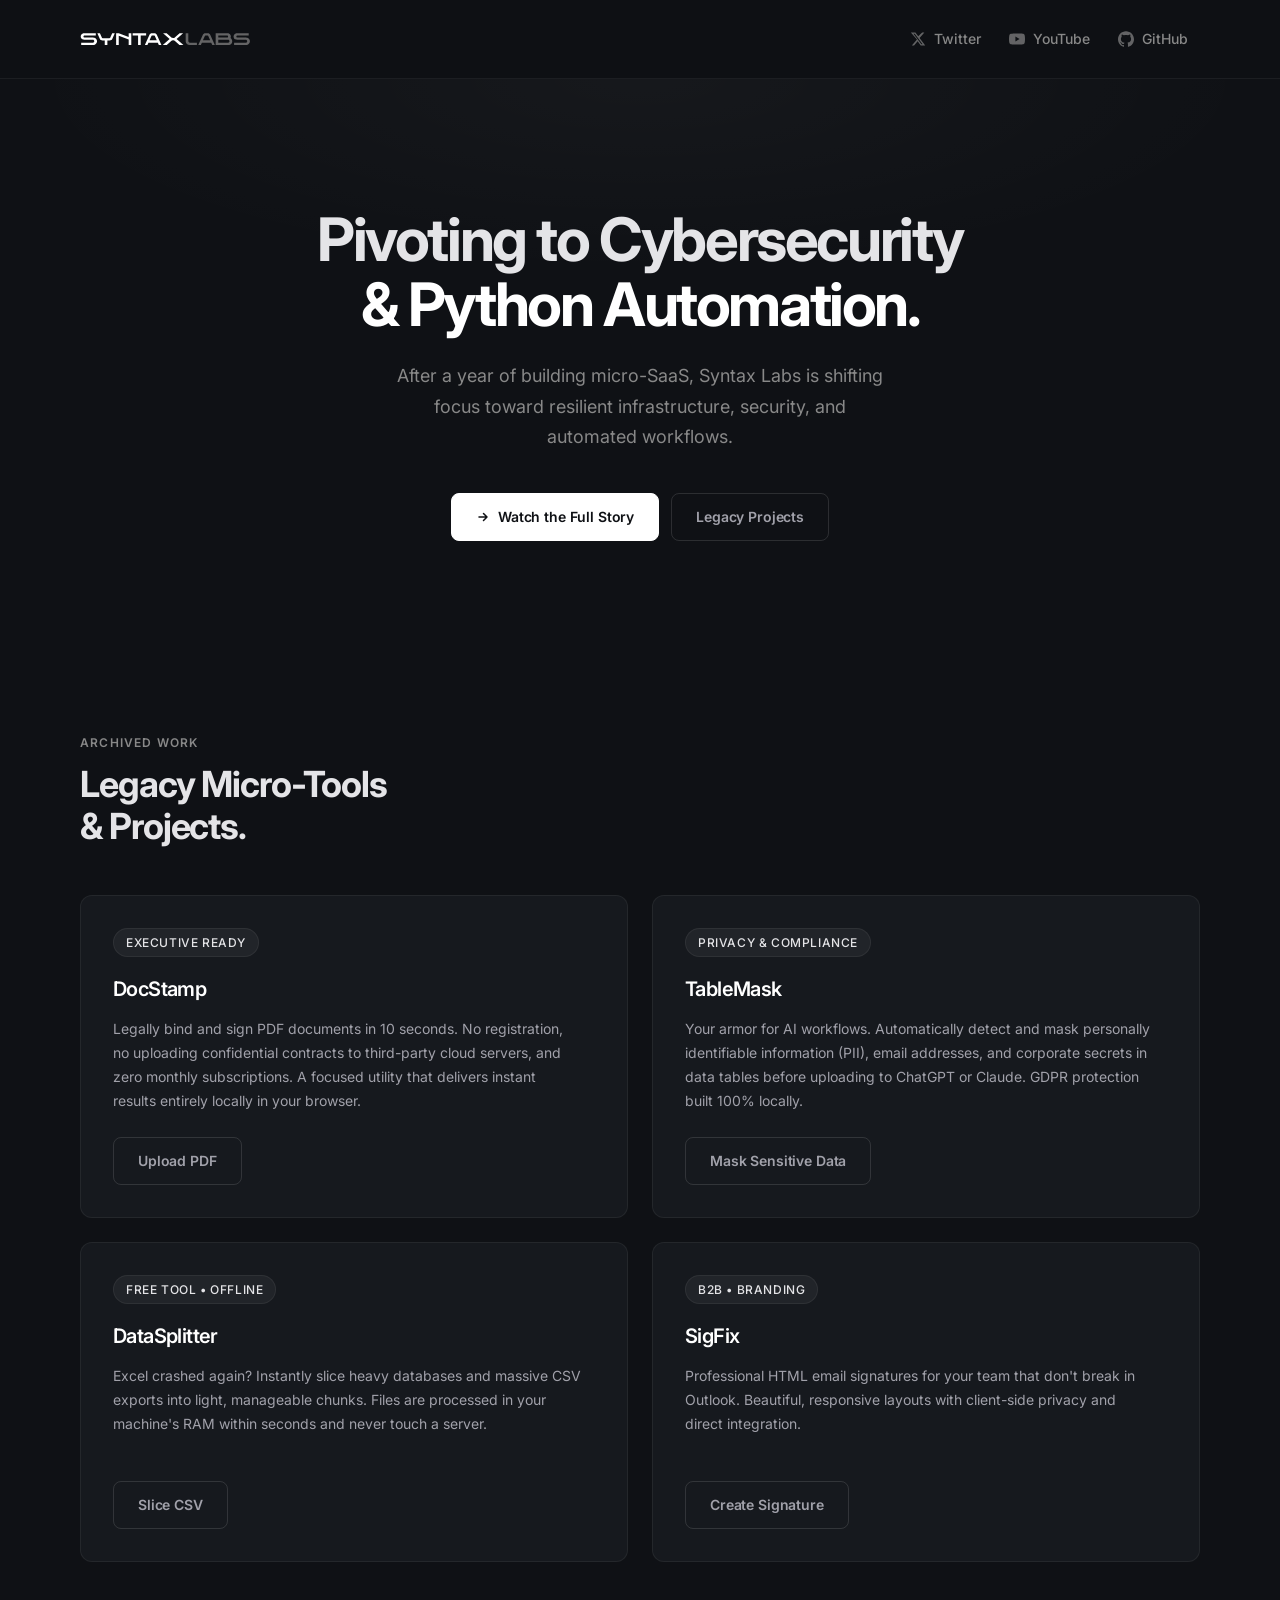
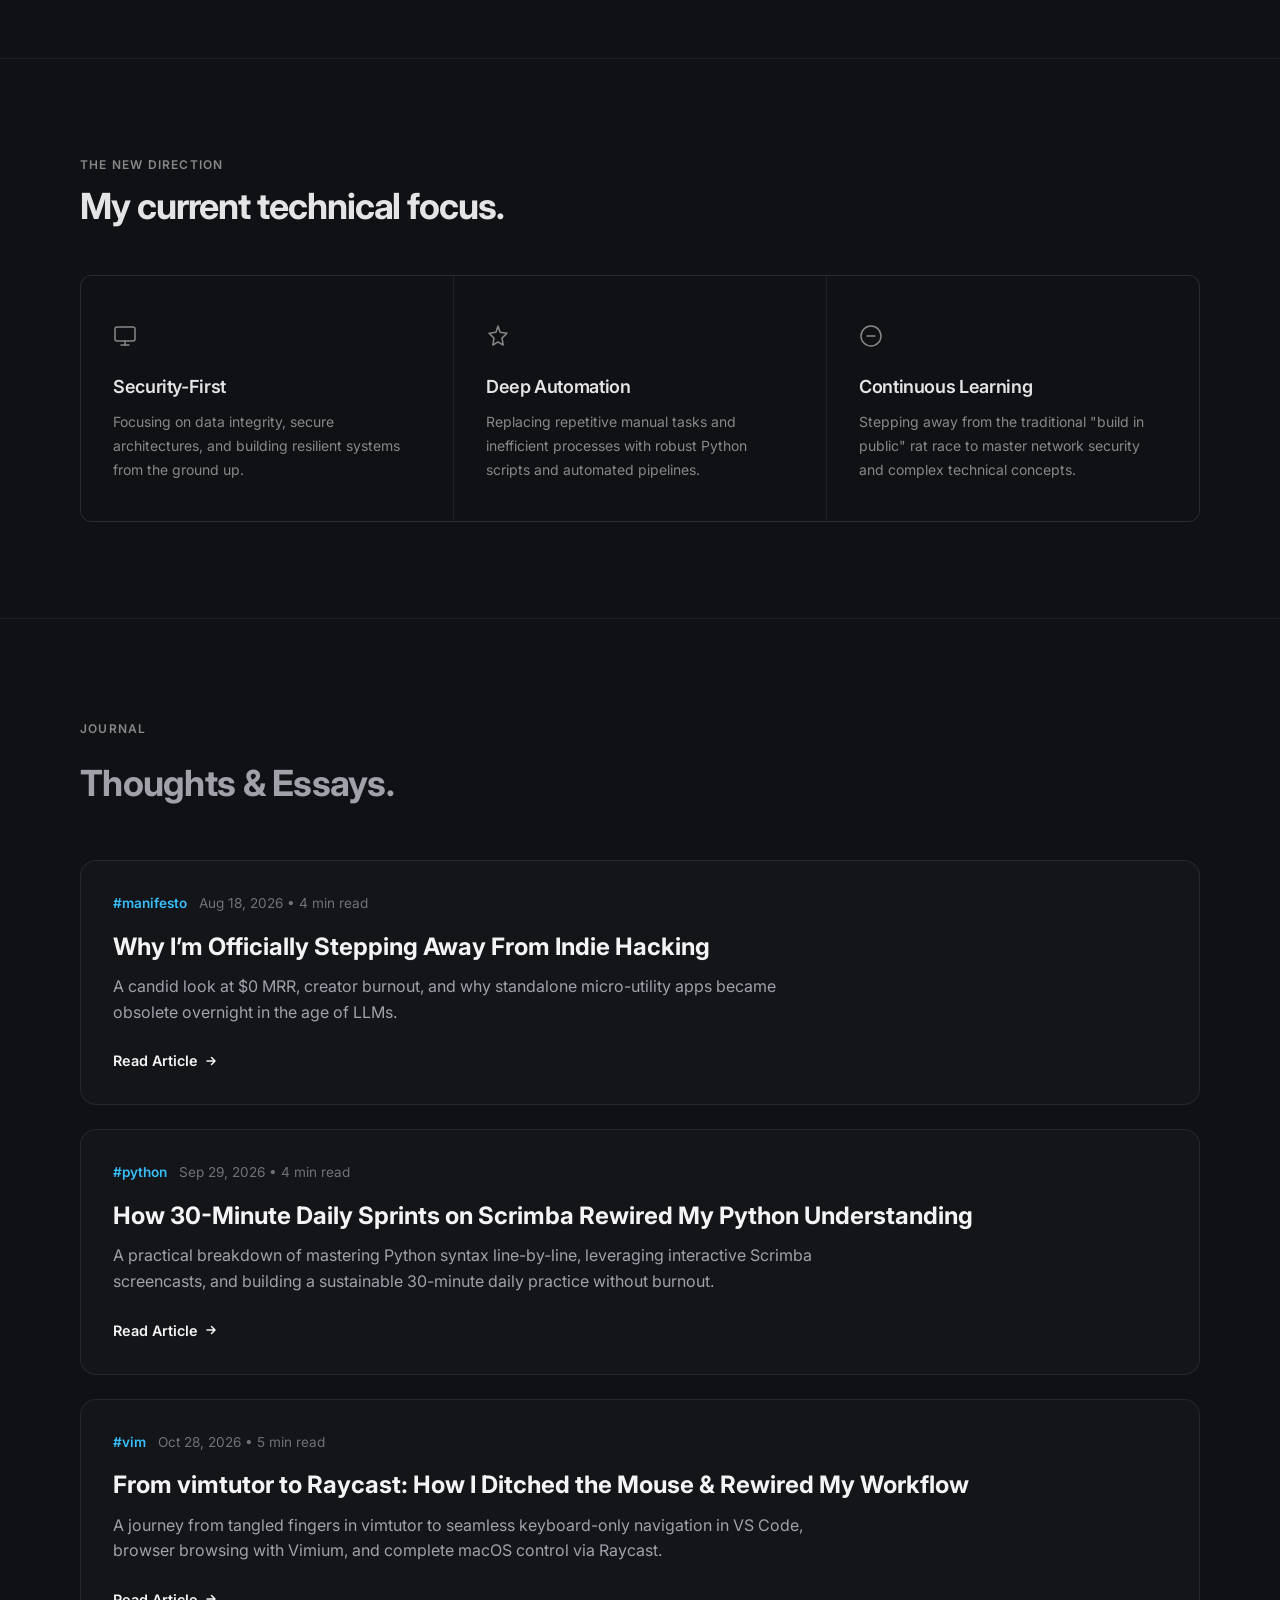
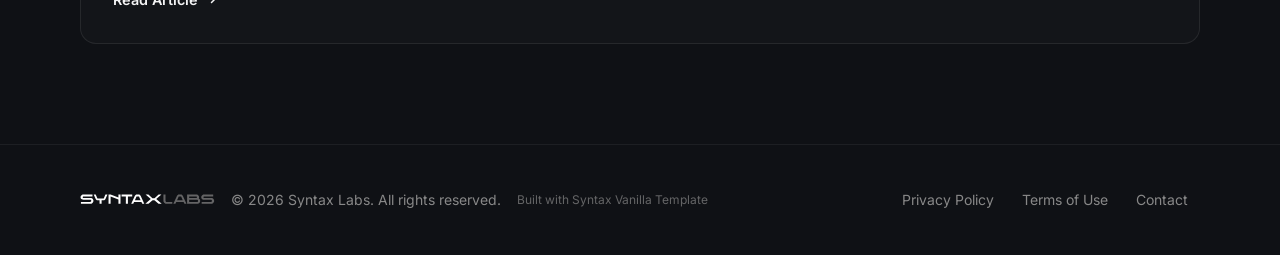
==== commit 24b117ae: "feat: add vim article, social CTA banner, and mobile touch UI prep" ====
--- a/index.html
+++ b/index.html
@@ -367,7 +367,31 @@
             </div>
           </a>
         </article>
-
+<!-- Article 3: Vim Navigation & Workflow -->
+        <article class="journal-card reveal reveal-delay-3">
+          <a href="blog/from-vimtutor-to-raycast-rewiring-my-workflow.html" class="journal-card__link">
+            <div class="journal-card__meta">
+              <span class="journal-tag">#vim</span>
+              <span class="journal-date">Oct 28, 2026 • 5 min read</span>
+            </div>
+            <h3 class="journal-card__title">
+              From vimtutor to Raycast: How I Ditched the Mouse &amp; Rewired My Workflow
+            </h3>
+            <p class="journal-card__desc">
+              A journey from tangled fingers in vimtutor to seamless keyboard-only navigation in VS Code, browser browsing with Vimium, and complete macOS control via Raycast.
+            </p>
+            <div class="journal-card__footer">
+              <span class="read-more">
+                Read Article
+                <svg width="14" height="14" viewBox="0 0 14 14" fill="none" xmlns="http://www.w3.org/2000/svg"
+                  aria-hidden="true">
+                  <path d="M3 7H11M11 7L7.5 3.5M11 7L7.5 10.5" stroke="currentColor" stroke-width="1.5" stroke-linecap="round"
+                    stroke-linejoin="round" />
+                </svg>
+              </span>
+            </div>
+          </a>
+        </article>
         </div>
 
       </div>
--- a/styles.css
+++ b/styles.css
@@ -1631,6 +1631,52 @@
 }
 
 /* ============================================================
+   ARTICLE CTA CARD (YouTube + X)
+   ============================================================ */
+
+.article-cta-card {
+  background: rgba(255, 255, 255, 0.02);
+  border: 1px solid rgba(255, 255, 255, 0.08);
+  border-radius: 16px;
+  padding: 2.5rem 2rem;
+  margin: 56px 0 16px;
+  text-align: center;
+}
+
+.cta-badge {
+  display: inline-block;
+  color: #8dc63f;
+  text-transform: uppercase;
+  font-size: 0.75rem;
+  font-weight: 700;
+  letter-spacing: 0.1em;
+  margin-bottom: 16px;
+}
+
+.article-cta-card h3 {
+  font-size: 1.5rem;
+  font-weight: 700;
+  color: #ffffff;
+  margin: 0 0 12px;
+  line-height: 1.3;
+}
+
+.article-cta-card p {
+  font-size: 1rem;
+  line-height: 1.6;
+  color: #a1a1aa;
+  max-width: 480px;
+  margin: 0 auto 28px;
+}
+
+.cta-actions {
+  display: flex;
+  align-items: center;
+  justify-content: center;
+  gap: 1rem;
+}
+
+/* ============================================================
    RESPONSIVE / MEDIA QUERIES FOR JOURNAL & ARTICLE
    ============================================================ */
 @media (max-width: 768px) {
@@ -1682,4 +1728,19 @@
     font-size: 1.25rem;
     margin: 32px 0 12px;
   }
+}
+
+@media (max-width: 640px) {
+  .article-cta-card {
+    padding: 2rem 1.25rem;
+  }
+
+  .cta-actions {
+    flex-direction: column;
+  }
+
+  .cta-actions .btn {
+    width: 100%;
+    justify-content: center;
+  }
 }
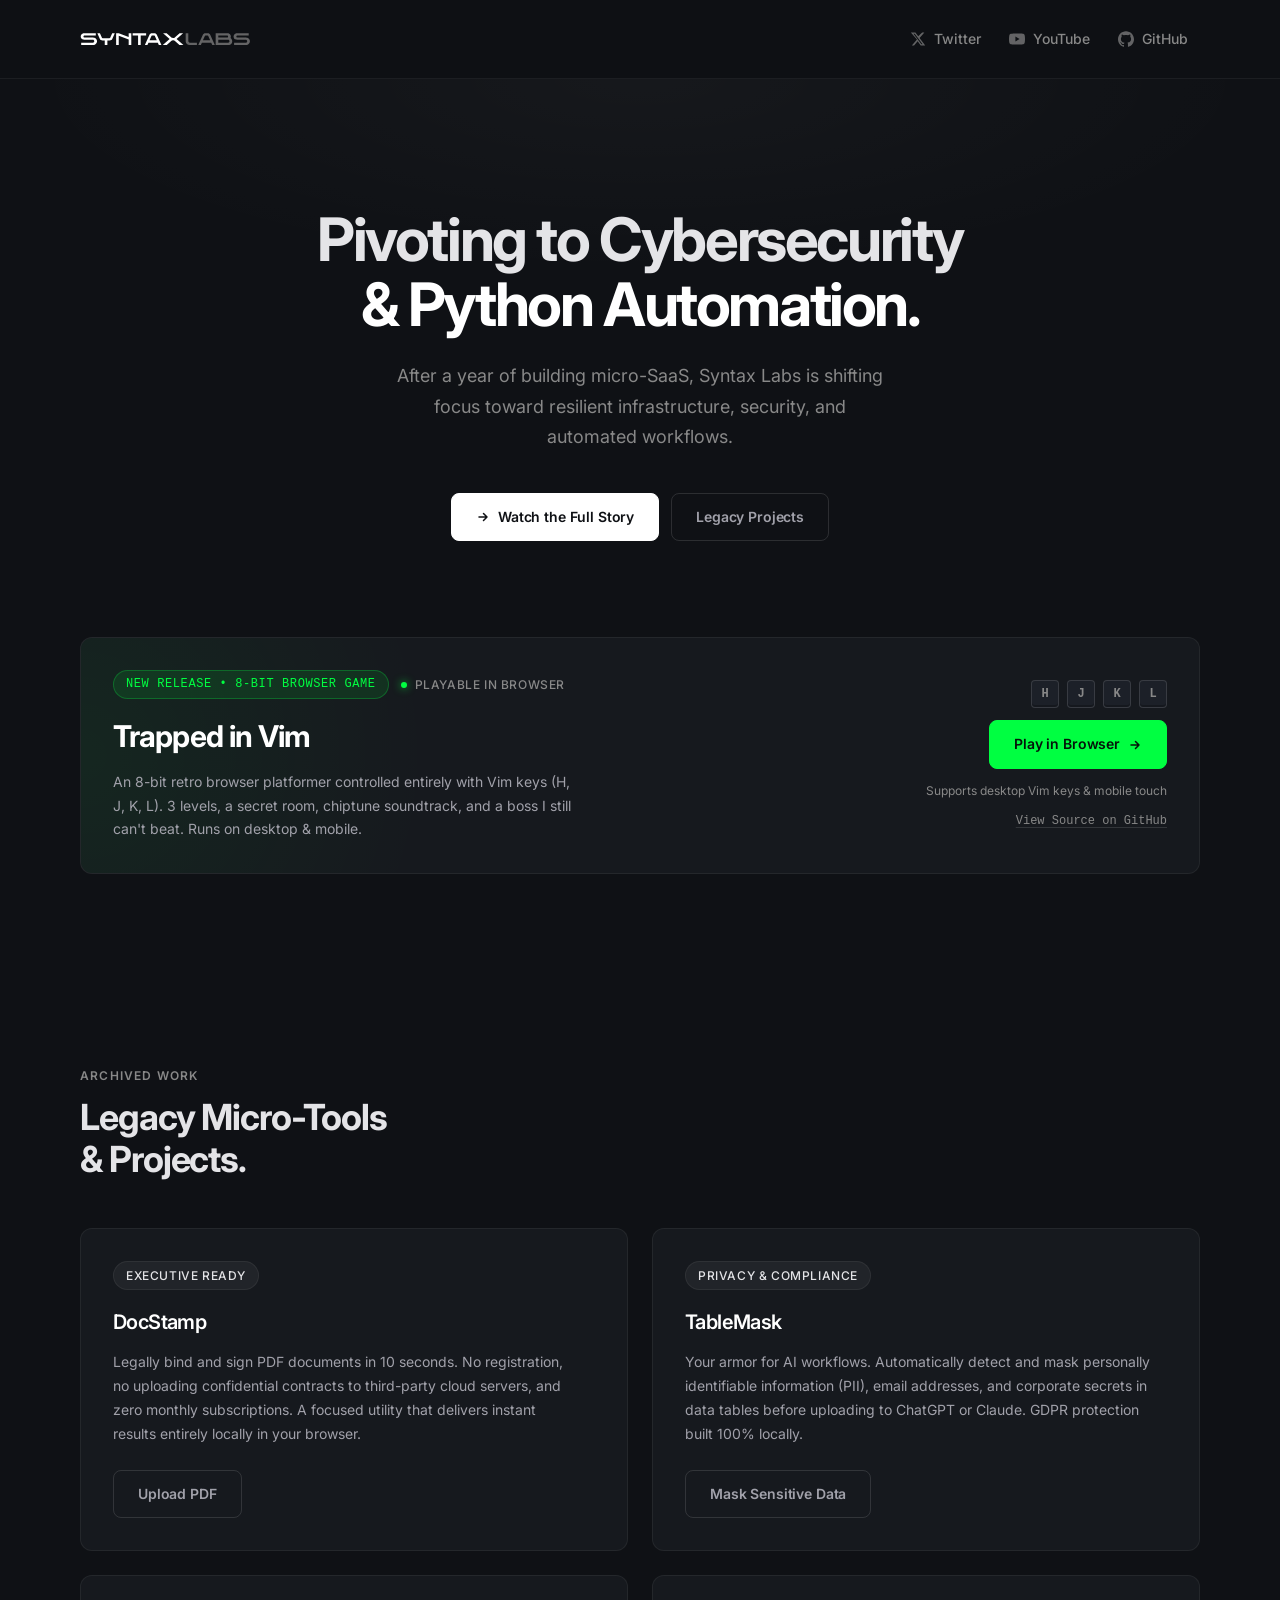
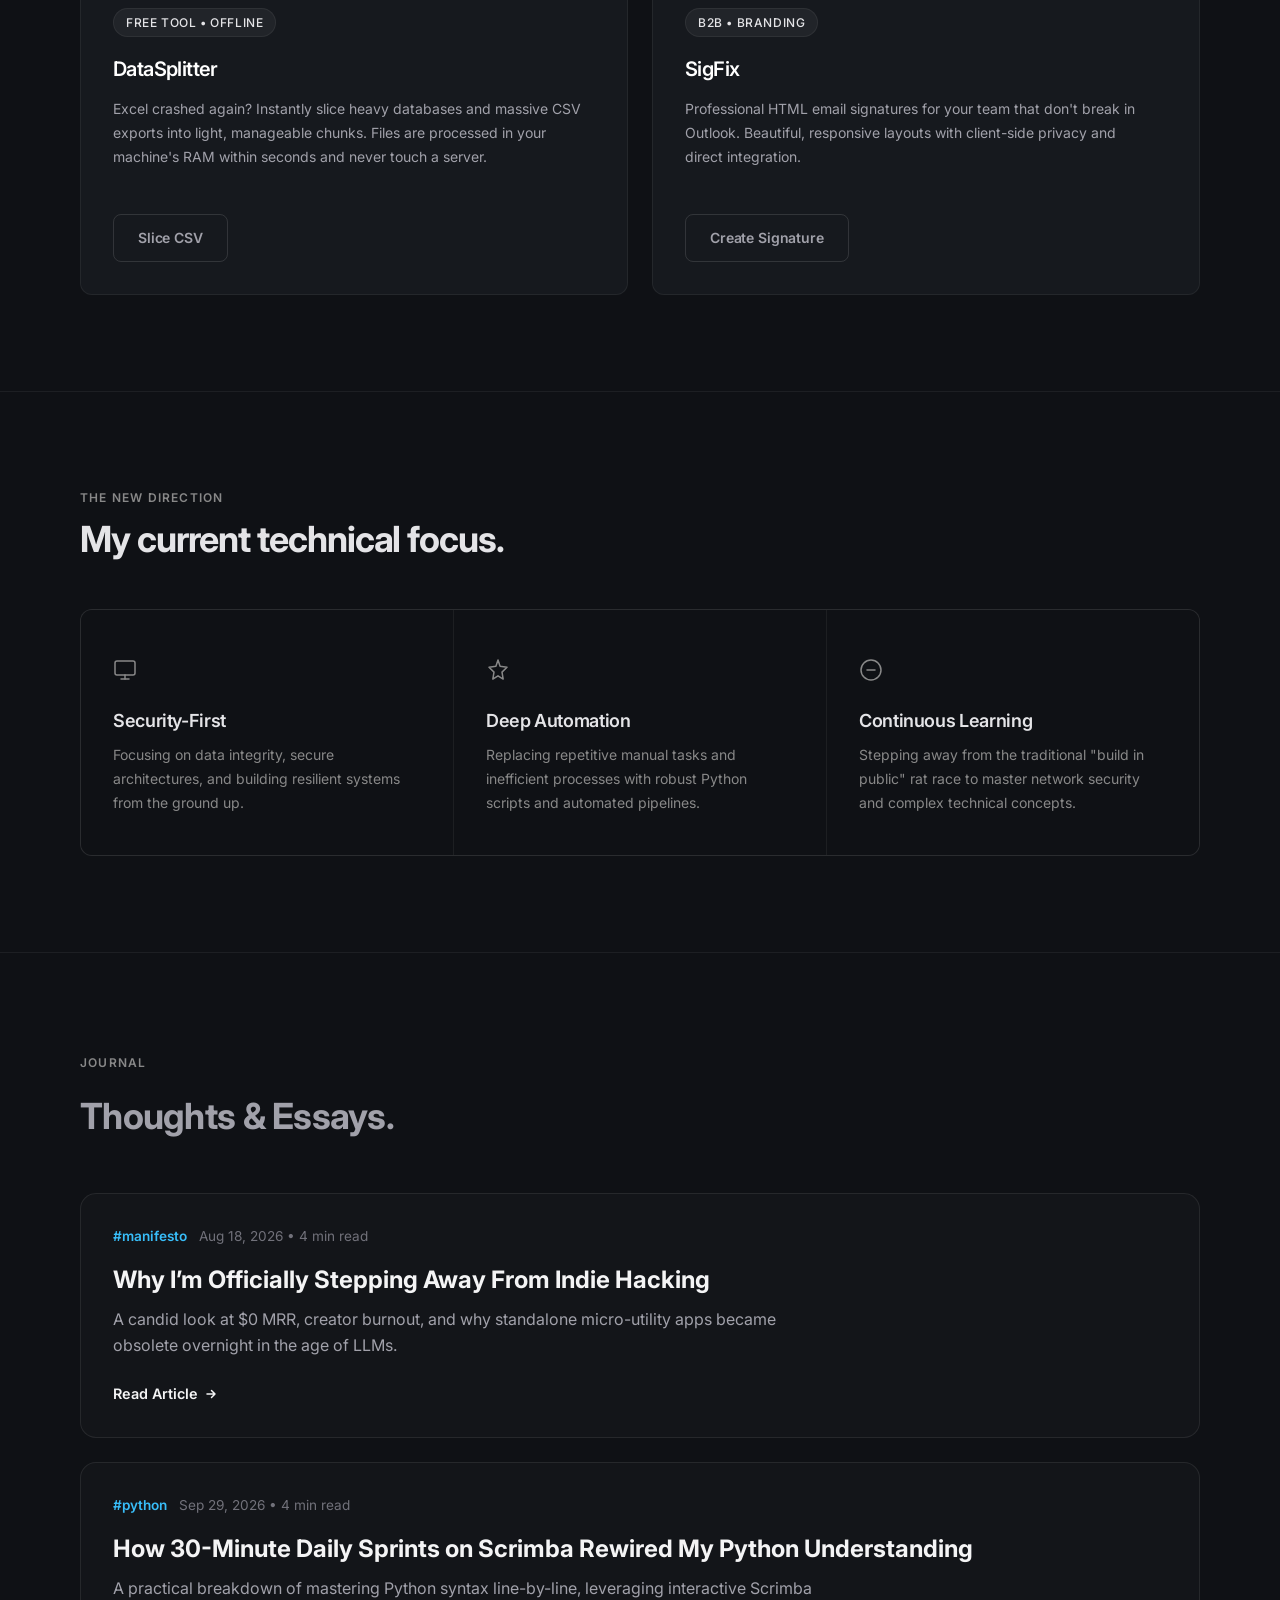
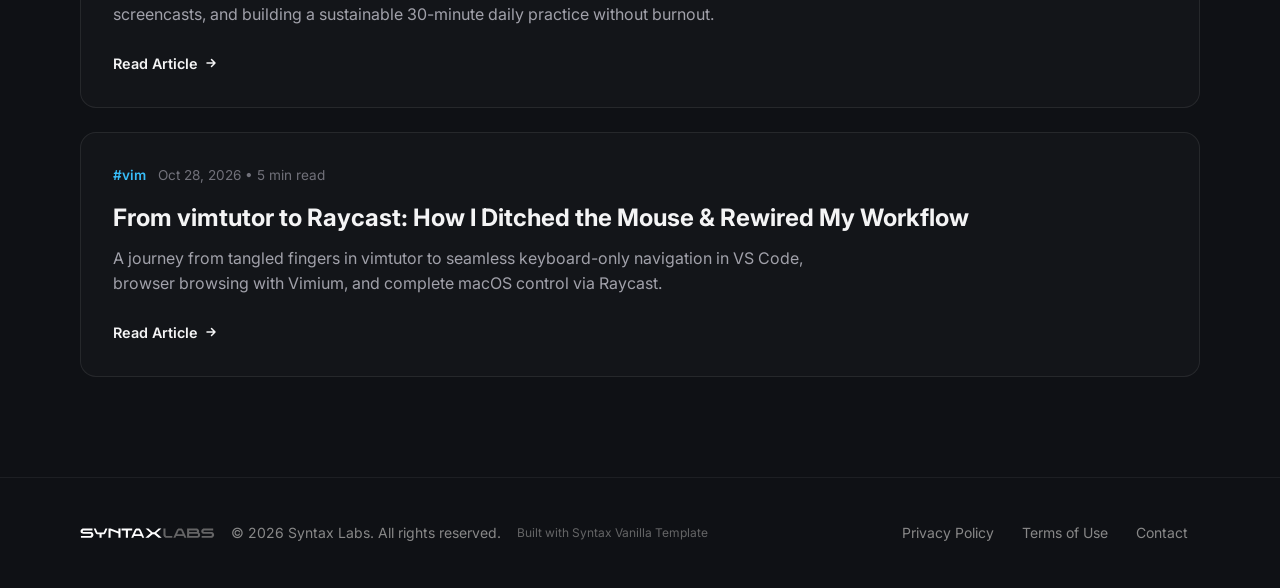
==== commit c531be11: "added game banner" ====
--- a/index.html
+++ b/index.html
@@ -124,6 +124,61 @@
           <a href="#projects" class="btn btn--ghost">
             Legacy Projects
           </a>
+        </div>
+
+      </div>
+    </section>
+
+
+    <!-- ── GAME PROMO ───────────────────────────────────────── -->
+    <section class="game-promo-section" aria-labelledby="game-promo-heading">
+      <div class="container">
+
+        <div class="game-promo-card reveal">
+
+          <div class="game-promo-card__main">
+            <div class="game-promo-card__top">
+              <span class="badge badge--game">New Release • 8-Bit Browser Game</span>
+              <span class="status-pill">
+                <span class="status-pill__dot" aria-hidden="true"></span>
+                Playable in Browser
+              </span>
+            </div>
+
+            <h2 class="game-promo-card__title" id="game-promo-heading">Trapped in Vim</h2>
+
+            <p class="game-promo-card__desc">
+              An 8-bit retro browser platformer controlled entirely with Vim keys (H, J, K, L). 3 levels, a secret room, chiptune soundtrack, and a boss I still can't beat. Runs on desktop &amp; mobile.
+            </p>
+          </div>
+
+          <div class="game-promo-card__action">
+            <div class="keycap-row" aria-hidden="true">
+              <span class="keycap">H</span>
+              <span class="keycap">J</span>
+              <span class="keycap">K</span>
+              <span class="keycap">L</span>
+            </div>
+
+            <a href="game/index.html" class="btn btn--game">
+              Play in Browser
+              <svg width="14" height="14" viewBox="0 0 14 14" fill="none" xmlns="http://www.w3.org/2000/svg" aria-hidden="true">
+                <path d="M3 7H11M11 7L7.5 3.5M11 7L7.5 10.5" stroke="currentColor" stroke-width="1.5" stroke-linecap="round" stroke-linejoin="round"/>
+              </svg>
+            </a>
+
+            <p class="game-promo-card__caption">Supports desktop Vim keys &amp; mobile touch</p>
+
+            <a
+              href="https://github.com/Artem-Kysylov/trapped-in-vim"
+              target="_blank"
+              rel="noopener noreferrer"
+              class="game-promo-card__source-link"
+            >
+              View Source on GitHub
+            </a>
+          </div>
+
         </div>
 
       </div>
--- a/styles.css
+++ b/styles.css
@@ -34,9 +34,12 @@
   --color-tablemask-rgb:  164, 230, 54;
   --color-sigfix:         #0078D4;
   --color-sigfix-rgb:     0, 120, 212;
+  --color-vim:            #00ff41;
+  --color-vim-rgb:        0, 255, 65;
 
   /* Typography */
   --font-sans:      'Inter', sans-serif;
+  --font-mono:      'SFMono-Regular', Consolas, 'Liberation Mono', Menlo, monospace;
 
   --text-xs:        0.75rem;
   --text-sm:        0.875rem;
@@ -796,6 +799,196 @@
 }
 
 /* ============================================================
+   GAME PROMO BANNER
+   ============================================================ */
+
+.game-promo-section {
+  padding-bottom: var(--space-24);
+}
+
+.game-promo-card {
+  position:         relative;
+  display:          flex;
+  align-items:      center;
+  justify-content:  space-between;
+  gap:              var(--space-8);
+  background-color: var(--bg-surface);
+  border:           1px solid var(--border);
+  border-radius:    var(--radius-lg);
+  padding:          var(--space-8);
+  overflow:         hidden;
+  transition:       border-color var(--transition-base);
+}
+
+.game-promo-card::before {
+  content:    '';
+  position:   absolute;
+  inset:      -1px;
+  border-radius: inherit;
+  background: radial-gradient(
+    500px circle at 0% 50%,
+    rgba(var(--color-vim-rgb), 0.06) 0%,
+    transparent 70%
+  );
+  pointer-events: none;
+}
+
+/* Lightweight CRT scanline accent, revealed on hover */
+.game-promo-card::after {
+  content:        '';
+  position:       absolute;
+  inset:          0;
+  border-radius:  inherit;
+  background-image: repeating-linear-gradient(
+    to bottom,
+    rgba(var(--color-vim-rgb), 0.5) 0px,
+    rgba(var(--color-vim-rgb), 0.5) 1px,
+    transparent 1px,
+    transparent 3px
+  );
+  opacity:        0;
+  mix-blend-mode: overlay;
+  pointer-events: none;
+  transition:     opacity var(--transition-base);
+}
+
+.game-promo-card:hover {
+  border-color: rgba(var(--color-vim-rgb), 0.3);
+}
+
+.game-promo-card:hover::after {
+  opacity: 0.15;
+}
+
+.game-promo-card > * {
+  position: relative;
+  z-index:  1;
+}
+
+.game-promo-card__main {
+  max-width: 560px;
+}
+
+.game-promo-card__top {
+  display:       flex;
+  align-items:   center;
+  flex-wrap:     wrap;
+  gap:           var(--space-3);
+  margin-bottom: var(--space-5);
+}
+
+.badge--game {
+  margin-bottom: 0;
+  font-family:   var(--font-mono);
+  color:         var(--color-vim);
+  background:    rgba(var(--color-vim-rgb), 0.1);
+  border-color:  rgba(var(--color-vim-rgb), 0.25);
+}
+
+.status-pill {
+  display:        inline-flex;
+  align-items:    center;
+  gap:            var(--space-2);
+  font-size:      var(--text-xs);
+  font-weight:    var(--weight-medium);
+  letter-spacing: 0.05em;
+  text-transform: uppercase;
+  color:          var(--text-muted);
+}
+
+.status-pill__dot {
+  width:         6px;
+  height:        6px;
+  border-radius: var(--radius-full);
+  background:    var(--color-vim);
+  box-shadow:    0 0 8px rgba(var(--color-vim-rgb), 0.8);
+  flex-shrink:   0;
+}
+
+.game-promo-card__title {
+  font-size:      clamp(var(--text-2xl), 3vw, var(--text-3xl));
+  font-weight:    var(--weight-bold);
+  letter-spacing: -0.03em;
+  color:          var(--text-bright);
+  line-height:    1.15;
+  margin-bottom:  var(--space-4);
+}
+
+.game-promo-card__desc {
+  font-size:   var(--text-sm);
+  color:       var(--text-base);
+  line-height: 1.7;
+  max-width:   52ch;
+}
+
+.game-promo-card__action {
+  display:        flex;
+  flex-direction: column;
+  align-items:    flex-end;
+  flex-shrink:    0;
+  gap:            var(--space-3);
+}
+
+.keycap-row {
+  display: flex;
+  gap:     var(--space-2);
+}
+
+.keycap {
+  display:         inline-flex;
+  align-items:     center;
+  justify-content: center;
+  width:           28px;
+  height:          28px;
+  border-radius:   var(--radius-sm);
+  background:      var(--bg-elevated);
+  border:          1px solid var(--border-hover);
+  font-family:     var(--font-mono);
+  font-size:       var(--text-xs);
+  font-weight:     var(--weight-semibold);
+  color:           var(--text-muted);
+  box-shadow:      inset 0 -2px 0 rgba(0, 0, 0, 0.25);
+  transition:      color var(--transition-fast), border-color var(--transition-fast);
+}
+
+.game-promo-card:hover .keycap {
+  color:        var(--color-vim);
+  border-color: rgba(var(--color-vim-rgb), 0.35);
+}
+
+.btn--game {
+  background-color: var(--color-vim);
+  color:            #04140a;
+  border-color:     var(--color-vim);
+  white-space:      nowrap;
+}
+
+.btn--game:hover {
+  background-color: #33ff69;
+  box-shadow: 0 0 24px rgba(var(--color-vim-rgb), 0.3);
+}
+
+.game-promo-card__caption {
+  font-size: var(--text-xs);
+  color:     var(--text-muted);
+  text-align: right;
+}
+
+.game-promo-card__source-link {
+  font-size:      var(--text-xs);
+  font-family:    var(--font-mono);
+  color:          var(--text-muted);
+  text-decoration: underline;
+  text-decoration-color: var(--border-hover);
+  text-underline-offset: 3px;
+  transition:     color var(--transition-fast);
+}
+
+.game-promo-card__source-link:hover {
+  color: var(--color-vim);
+}
+
+/* ============================================================
    MANIFESTO / VALUES
    ============================================================ */
 
@@ -984,6 +1177,10 @@
 
   .bento-card--featured { min-height: 320px; }
 
+  .game-promo-card {
+    padding: var(--space-6);
+  }
+
   .values-grid {
     grid-template-columns: repeat(2, 1fr);
   }
@@ -1099,8 +1296,53 @@
     border-radius: var(--radius-md); /* Уменьшаем радиус на мобилке */
   }
 
-  .bento-card--featured { 
+  .bento-card--featured {
     min-height: auto;
+  }
+
+  /* Game promo banner */
+  .game-promo-section {
+    padding-bottom: var(--space-16);
+  }
+
+  .game-promo-card {
+    flex-direction: column;
+    align-items:    stretch;
+    gap:            var(--space-6);
+    padding:        var(--space-6);
+    border-radius:  var(--radius-md);
+  }
+
+  .game-promo-card__main {
+    max-width: 100%;
+  }
+
+  .game-promo-card__desc {
+    max-width: 100%;
+  }
+
+  .game-promo-card__action {
+    align-items: stretch;
+  }
+
+  .keycap-row {
+    justify-content: center;
+  }
+
+  .btn--game {
+    width:           100%;
+    justify-content: center;
+    padding:         var(--space-4) var(--space-6);
+    font-size:       var(--text-base-size);
+    min-height:      48px;
+  }
+
+  .game-promo-card__caption {
+    text-align: center;
+  }
+
+  .game-promo-card__source-link {
+    text-align: center;
   }
 
   .card-title {
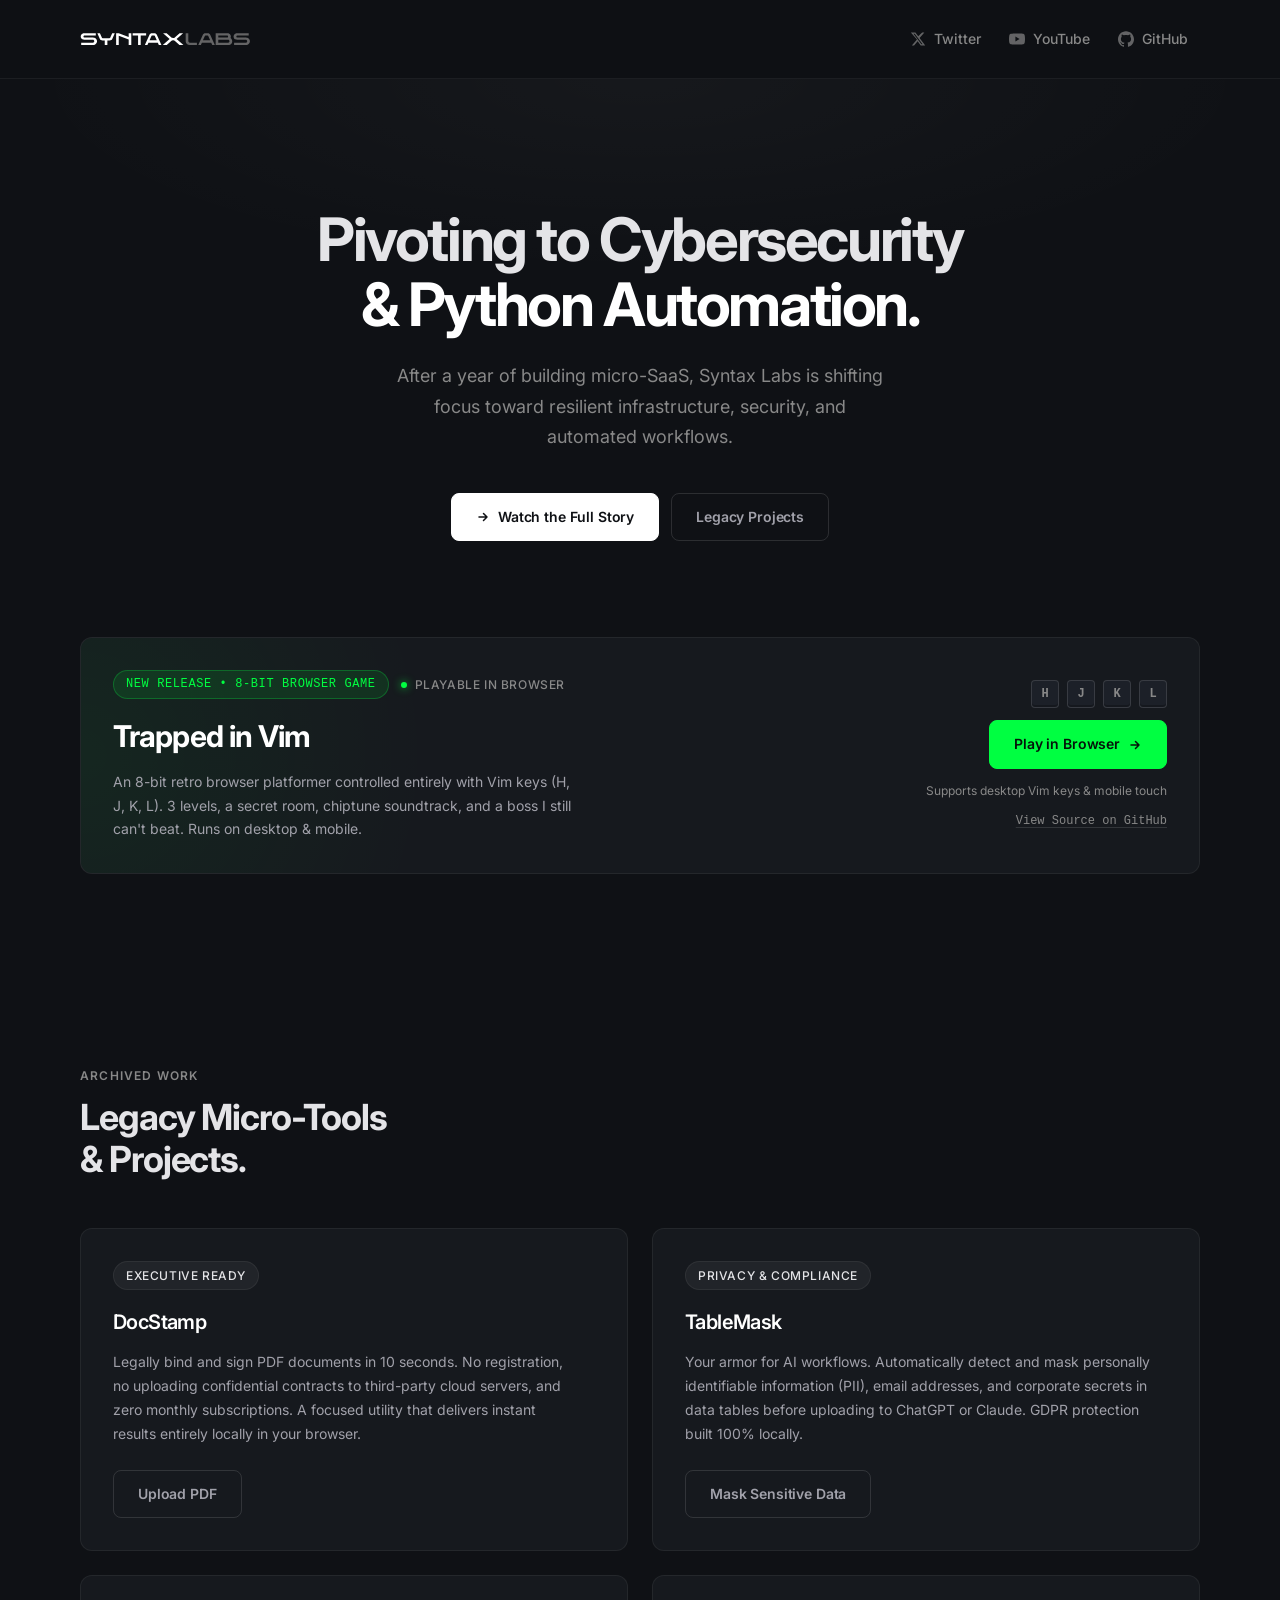
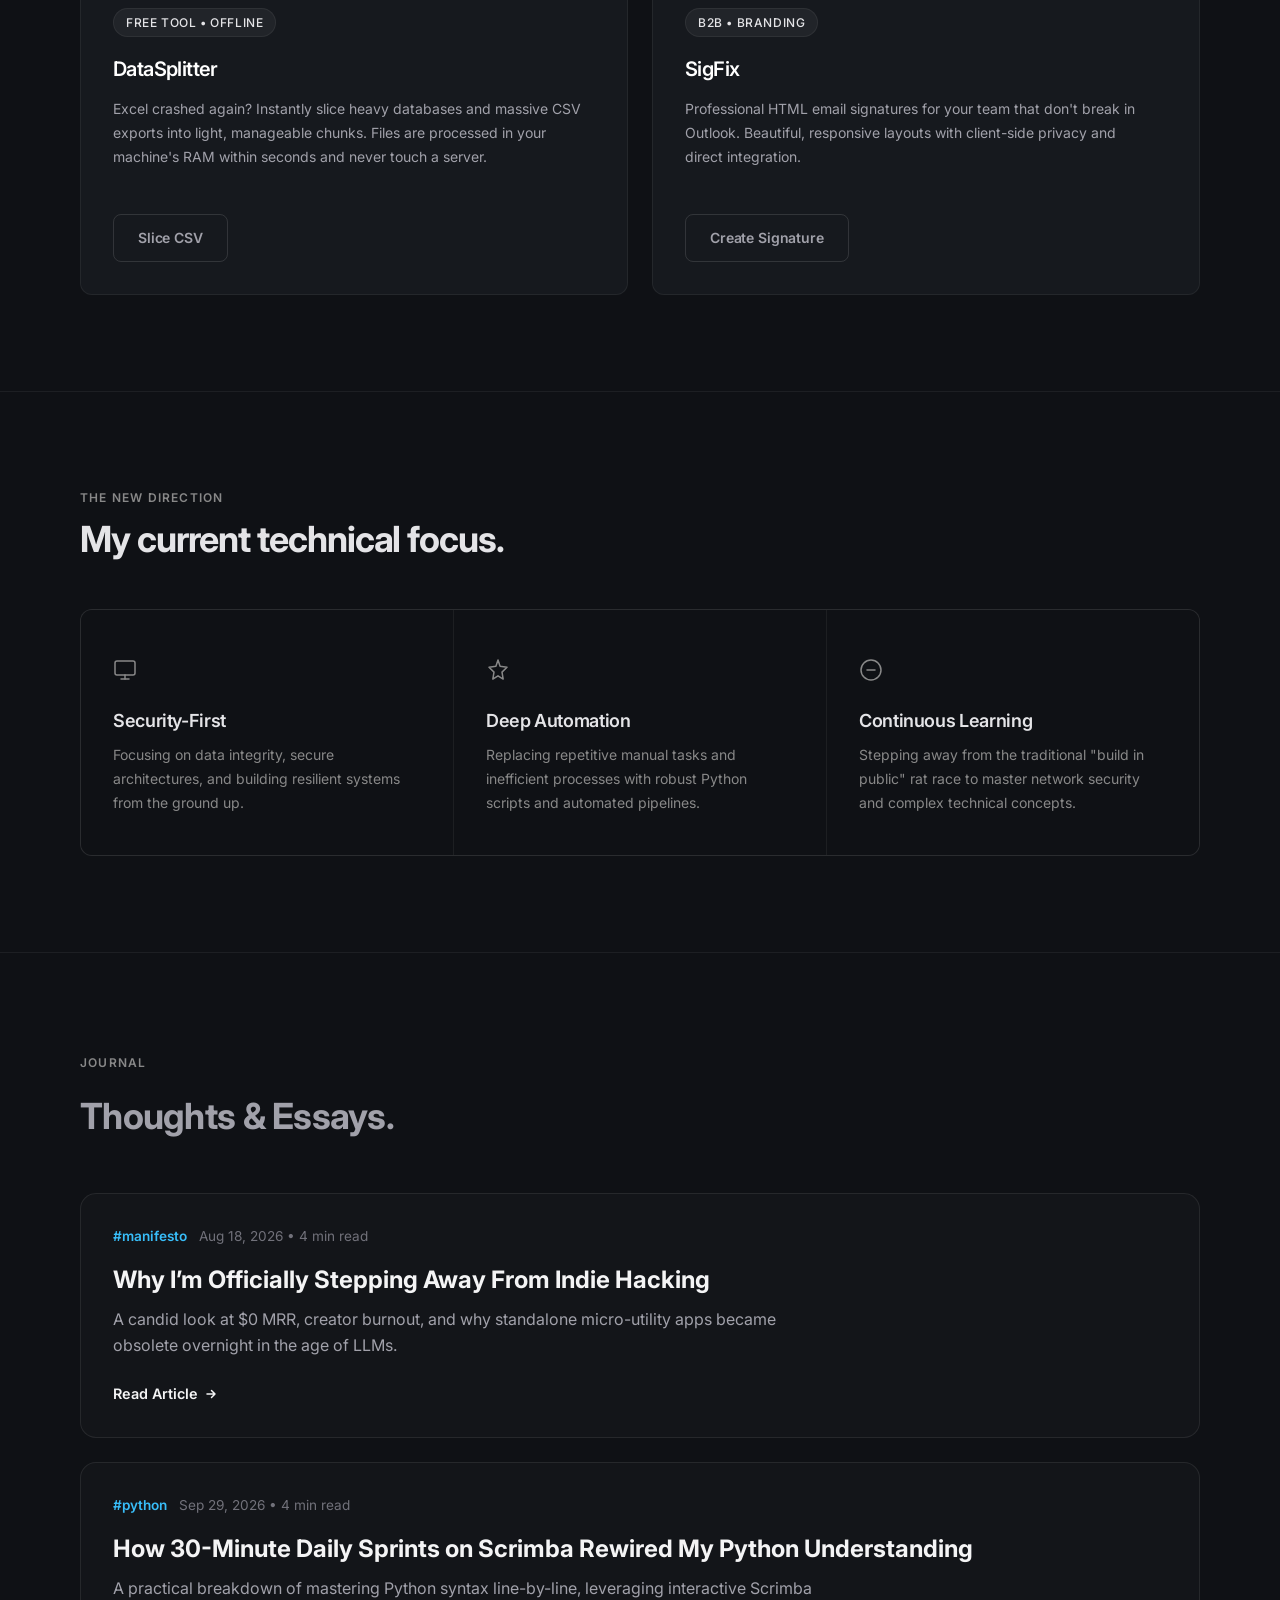
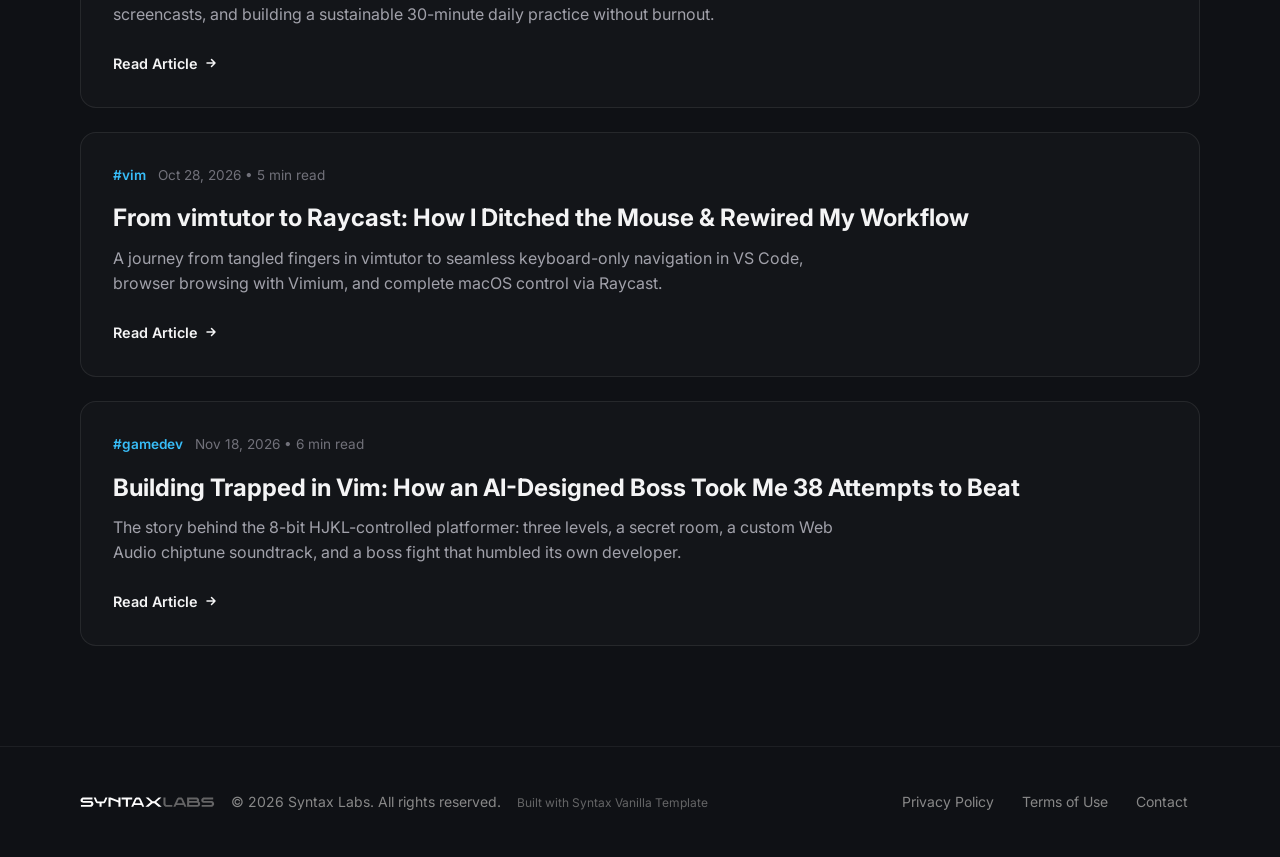
==== commit 73e12abe: "added 4 article to the blog" ====
--- a/index.html
+++ b/index.html
@@ -447,6 +447,31 @@
             </div>
           </a>
         </article>
+<!-- Article 4: Building Trapped in Vim -->
+        <article class="journal-card reveal reveal-delay-4">
+          <a href="blog/building-trapped-in-vim.html" class="journal-card__link">
+            <div class="journal-card__meta">
+              <span class="journal-tag">#gamedev</span>
+              <span class="journal-date">Nov 18, 2026 • 6 min read</span>
+            </div>
+            <h3 class="journal-card__title">
+              Building Trapped in Vim: How an AI-Designed Boss Took Me 38 Attempts to Beat
+            </h3>
+            <p class="journal-card__desc">
+              The story behind the 8-bit HJKL-controlled platformer: three levels, a secret room, a custom Web Audio chiptune soundtrack, and a boss fight that humbled its own developer.
+            </p>
+            <div class="journal-card__footer">
+              <span class="read-more">
+                Read Article
+                <svg width="14" height="14" viewBox="0 0 14 14" fill="none" xmlns="http://www.w3.org/2000/svg"
+                  aria-hidden="true">
+                  <path d="M3 7H11M11 7L7.5 3.5M11 7L7.5 10.5" stroke="currentColor" stroke-width="1.5" stroke-linecap="round"
+                    stroke-linejoin="round" />
+                </svg>
+              </span>
+            </div>
+          </a>
+        </article>
         </div>
 
       </div>
--- a/styles.css
+++ b/styles.css
@@ -1796,7 +1796,7 @@
 
 /* Стили для чтения статей */
 .article-page {
-  padding: 120px 0 80px;
+  padding: 120px var(--container-pad) 80px;
 }
 
 .article-container {
@@ -1954,7 +1954,7 @@
 
   /* Для страницы статьи */
   .article-page {
-    padding: 80px 0 40px;
+    padding: 80px var(--container-pad) 40px;
   }
 
   .article-title {
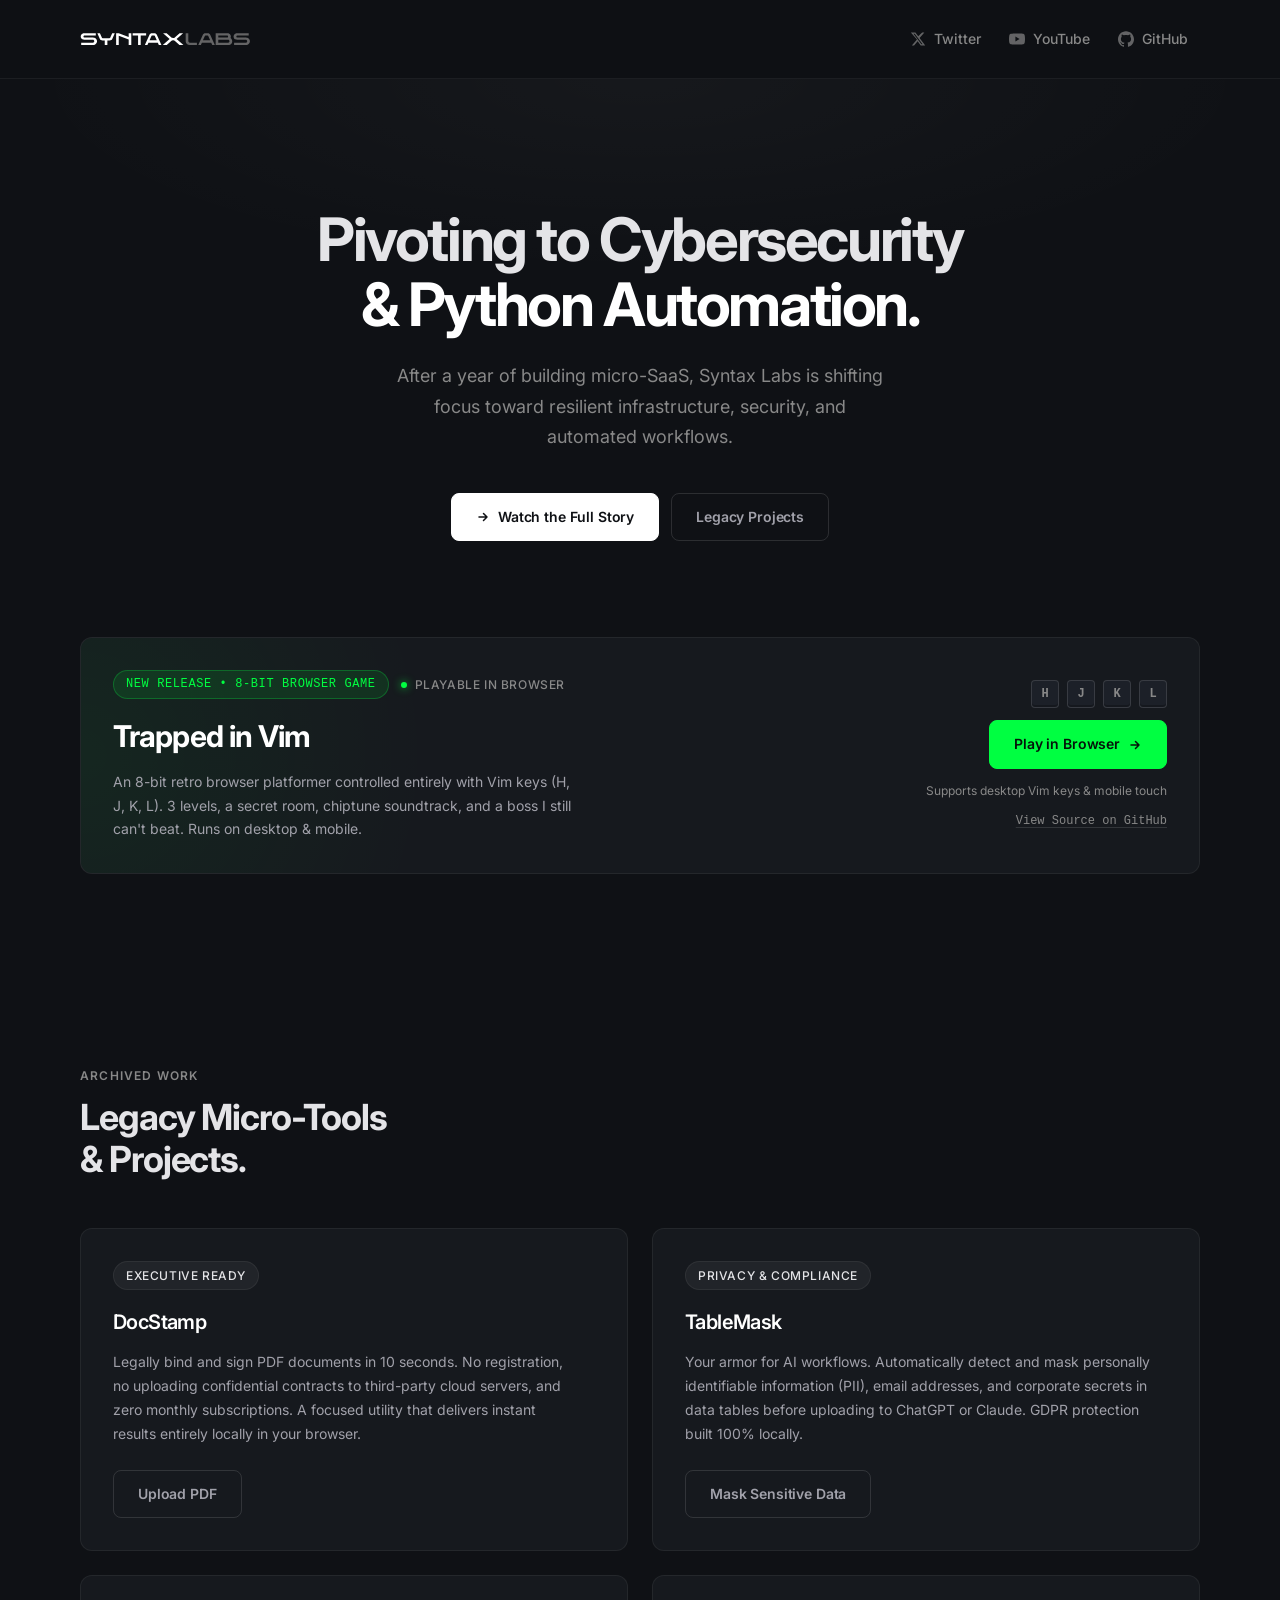
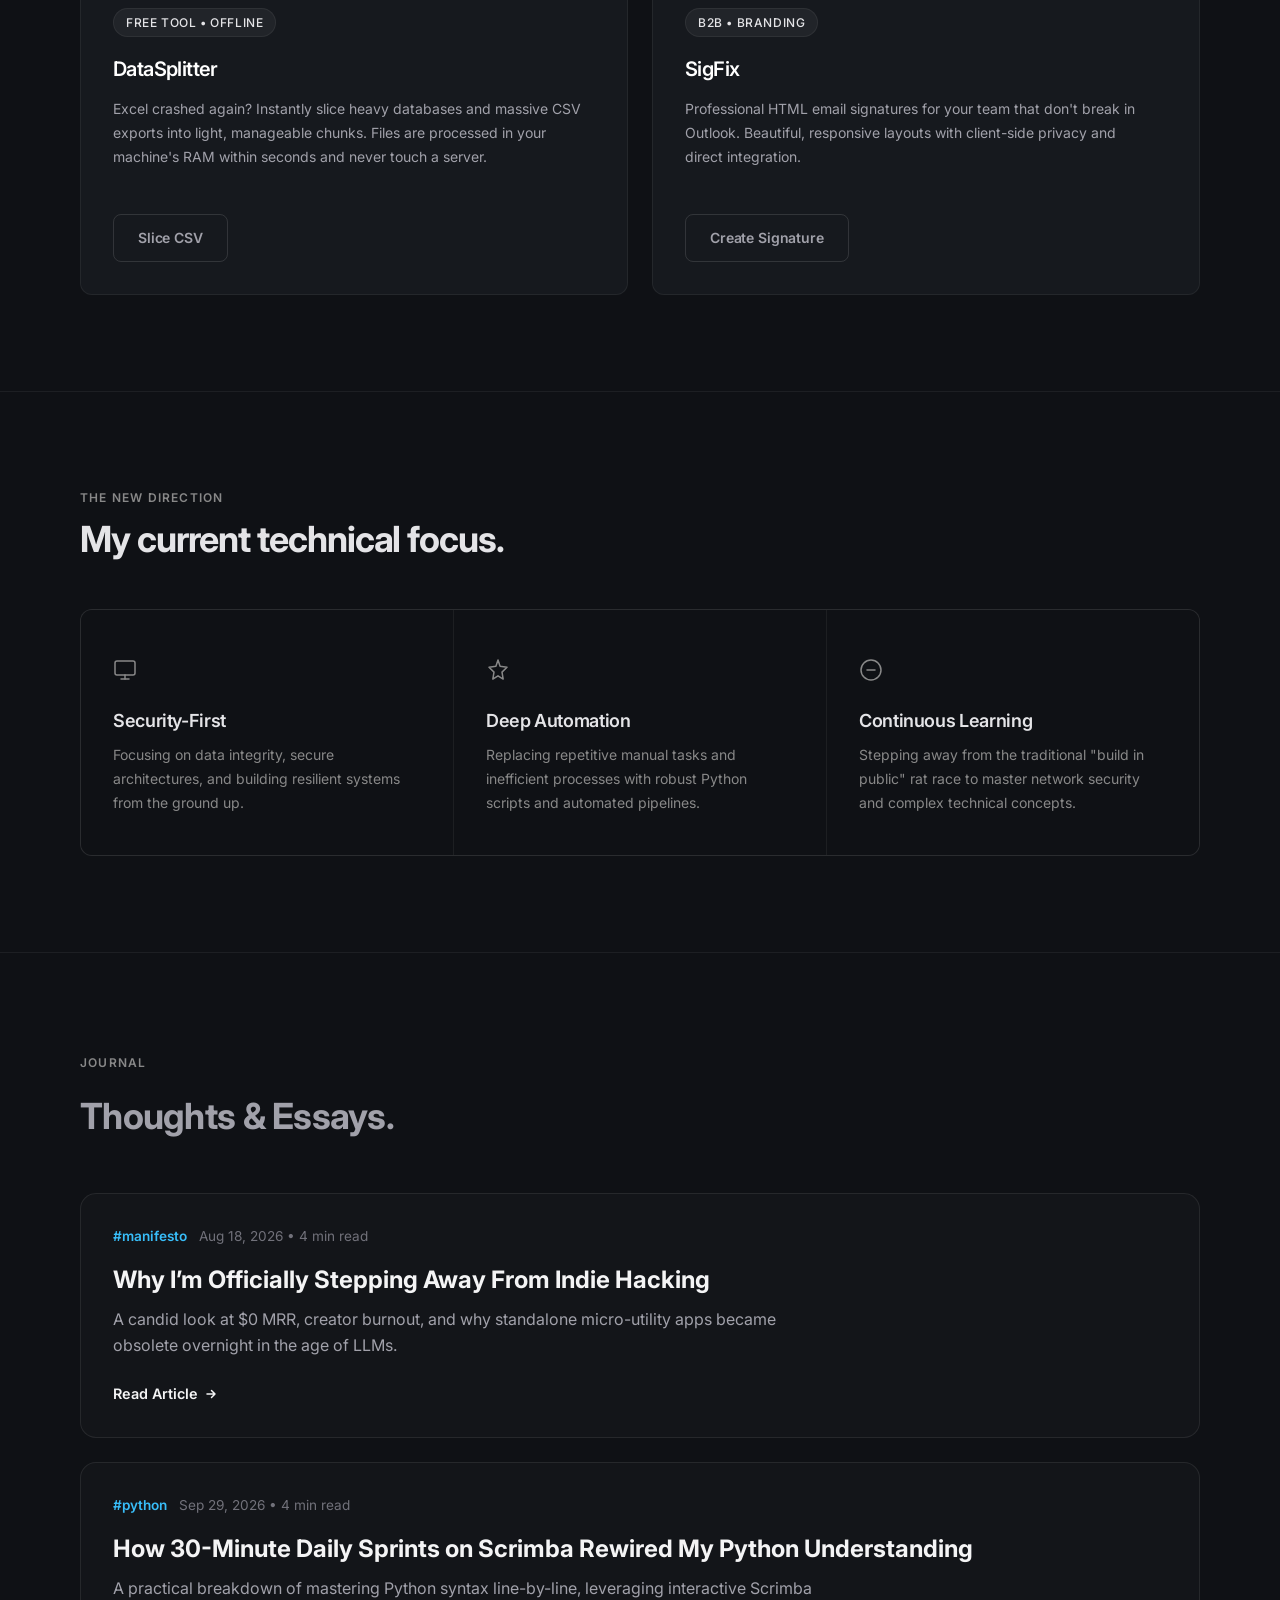
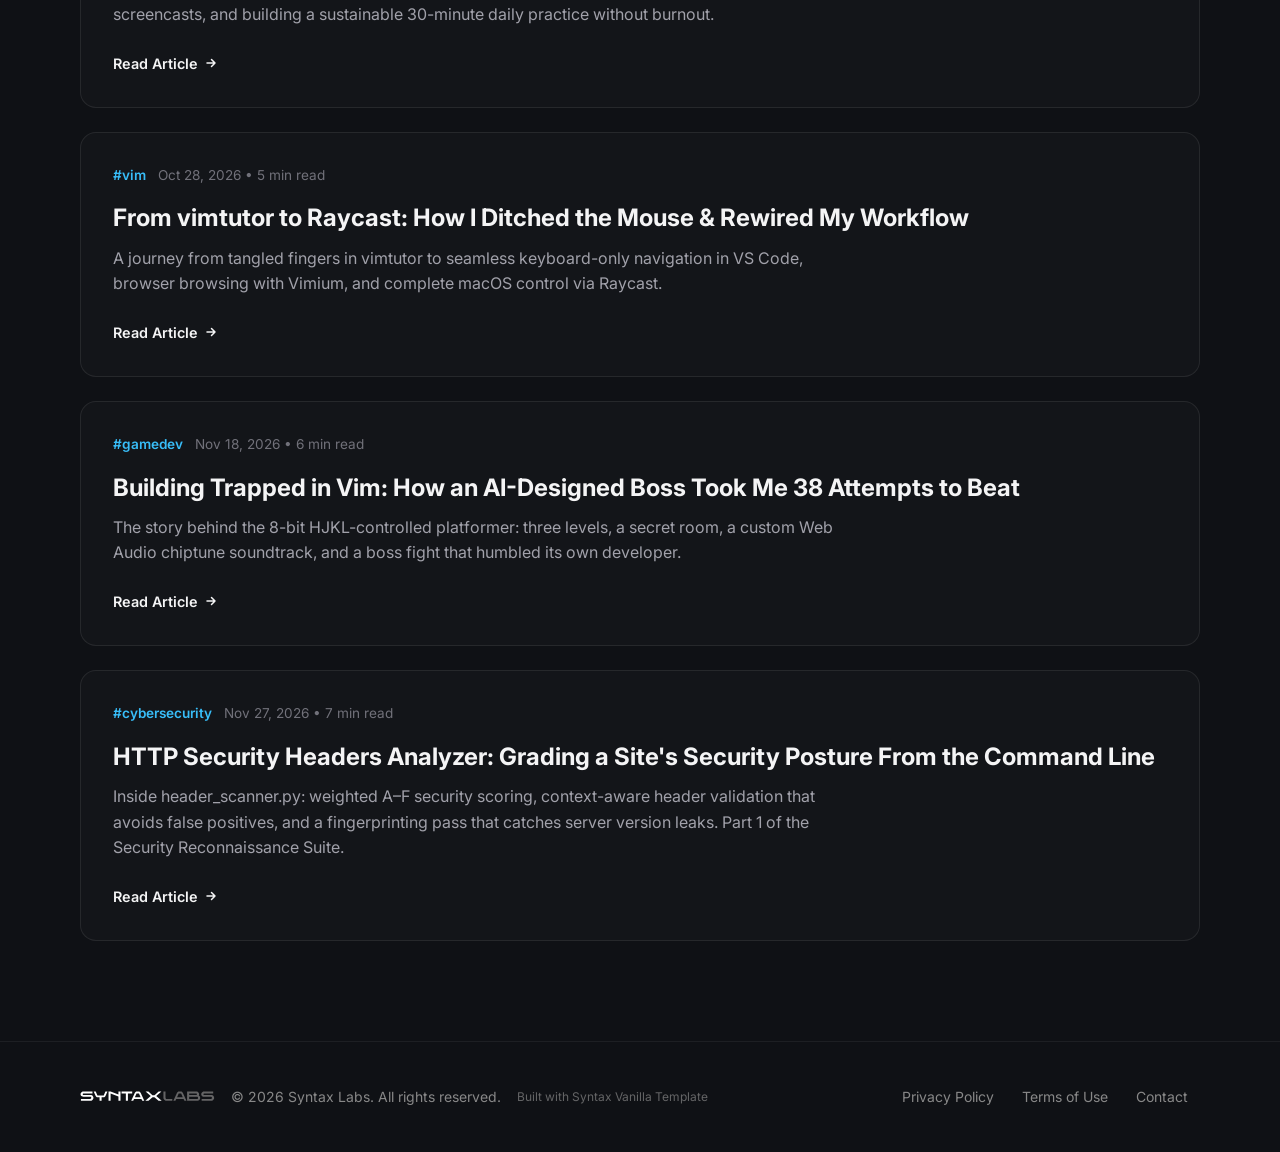
==== commit 1fa7d4eb: "Add HTTP Security Headers Analyzer article (Security Reconnaissance Suite #1) New blog post for head" ====
--- a/index.html
+++ b/index.html
@@ -472,6 +472,31 @@
             </div>
           </a>
         </article>
+<!-- Article 5: HTTP Security Headers Analyzer -->
+        <article class="journal-card reveal reveal-delay-5">
+          <a href="blog/http-security-headers-analyzer.html" class="journal-card__link">
+            <div class="journal-card__meta">
+              <span class="journal-tag">#cybersecurity</span>
+              <span class="journal-date">Nov 27, 2026 • 7 min read</span>
+            </div>
+            <h3 class="journal-card__title">
+              HTTP Security Headers Analyzer: Grading a Site's Security Posture From the Command Line
+            </h3>
+            <p class="journal-card__desc">
+              Inside header_scanner.py: weighted A–F security scoring, context-aware header validation that avoids false positives, and a fingerprinting pass that catches server version leaks. Part 1 of the Security Reconnaissance Suite.
+            </p>
+            <div class="journal-card__footer">
+              <span class="read-more">
+                Read Article
+                <svg width="14" height="14" viewBox="0 0 14 14" fill="none" xmlns="http://www.w3.org/2000/svg"
+                  aria-hidden="true">
+                  <path d="M3 7H11M11 7L7.5 3.5M11 7L7.5 10.5" stroke="currentColor" stroke-width="1.5" stroke-linecap="round"
+                    stroke-linejoin="round" />
+                </svg>
+              </span>
+            </div>
+          </a>
+        </article>
         </div>
 
       </div>
--- a/styles.css
+++ b/styles.css
@@ -1985,4 +1985,210 @@
     width: 100%;
     justify-content: center;
   }
+}
+
+.reveal-delay-5 { transition-delay: 0.5s; }
+
+/* ============================================================
+   ARTICLE CODE BLOCKS
+   ============================================================ */
+
+.article-body h3 {
+  font-size: 1.15rem;
+  font-weight: 700;
+  color: var(--text-heading);
+  margin: 32px 0 12px;
+}
+
+.article-body code {
+  font-family: 'SF Mono', 'Fira Code', Menlo, Consolas, monospace;
+  font-size: 0.9em;
+  background: var(--bg-elevated);
+  border: 1px solid var(--border);
+  border-radius: var(--radius-sm);
+  padding: 0.15em 0.4em;
+  color: var(--text-heading);
+}
+
+.article-code-block {
+  margin: 32px 0;
+  border: 1px solid var(--border);
+  border-radius: var(--radius-lg);
+  background: var(--bg-elevated);
+  overflow: hidden;
+}
+
+.article-code-block__header {
+  display: flex;
+  align-items: center;
+  justify-content: space-between;
+  gap: 12px;
+  padding: 10px 20px;
+  border-bottom: 1px solid var(--border);
+  background: rgba(255, 255, 255, 0.02);
+}
+
+.article-code-block__filename {
+  font-family: 'SF Mono', Menlo, Consolas, monospace;
+  font-size: var(--text-xs);
+  color: var(--text-muted);
+}
+
+.article-code-block__lang {
+  font-size: var(--text-xs);
+  font-weight: 600;
+  letter-spacing: 0.05em;
+  text-transform: uppercase;
+  color: var(--text-muted);
+  flex-shrink: 0;
+}
+
+.article-code-block pre {
+  margin: 0;
+  padding: 20px 24px;
+  overflow-x: auto;
+}
+
+.article-code-block code {
+  font-family: 'SF Mono', 'Fira Code', Menlo, Consolas, monospace;
+  font-size: 0.85rem;
+  line-height: 1.7;
+  color: #d4d4d8;
+  background: none;
+  border: none;
+  padding: 0;
+  white-space: pre;
+}
+
+.tok-kw  { color: #38bdf8; }
+.tok-str { color: #8dc63f; }
+.tok-com { color: var(--text-muted); font-style: italic; }
+.tok-num { color: #fbbf24; }
+.tok-fn  { color: #ffffff; font-weight: 600; }
+
+/* ============================================================
+   ARTICLE FIGURE PLACEHOLDER
+   ============================================================ */
+
+.article-figure {
+  margin: 40px 0;
+}
+
+.article-figure__placeholder {
+  aspect-ratio: 16 / 9;
+  border: 1px dashed var(--border-hover);
+  border-radius: var(--radius-lg);
+  background: rgba(255, 255, 255, 0.015);
+  display: flex;
+  flex-direction: column;
+  align-items: center;
+  justify-content: center;
+  gap: 12px;
+  padding: 24px;
+  text-align: center;
+}
+
+.article-figure__placeholder svg {
+  color: var(--text-muted);
+  opacity: 0.5;
+}
+
+.article-figure__placeholder-text {
+  font-size: var(--text-sm);
+  color: var(--text-muted);
+}
+
+.article-figure figcaption {
+  margin-top: 12px;
+  font-size: var(--text-sm);
+  color: var(--text-muted);
+  text-align: center;
+}
+
+/* ============================================================
+   SERIES NAVIGATION
+   ============================================================ */
+
+.series-nav {
+  margin: 56px 0 16px;
+  padding: 28px;
+  border: 1px solid var(--border);
+  border-radius: var(--radius-lg);
+  background: rgba(255, 255, 255, 0.02);
+}
+
+.series-nav__title {
+  font-size: var(--text-xs);
+  font-weight: 700;
+  text-transform: uppercase;
+  letter-spacing: 0.08em;
+  color: var(--text-muted);
+  margin-bottom: 20px;
+}
+
+.series-nav__list {
+  list-style: none;
+  display: flex;
+  flex-direction: column;
+  gap: 4px;
+  margin: 0;
+  padding: 0;
+}
+
+.series-nav__item {
+  display: flex;
+  align-items: center;
+  justify-content: space-between;
+  gap: 16px;
+  padding: 14px 16px;
+  border-radius: var(--radius-md);
+  border: 1px solid transparent;
+}
+
+.series-nav__item--active {
+  background: rgba(255, 255, 255, 0.04);
+  border-color: var(--border-hover);
+}
+
+.series-nav__label {
+  font-size: var(--text-sm);
+  color: var(--text-base);
+  font-weight: 500;
+}
+
+.series-nav__index {
+  color: var(--text-muted);
+  font-weight: 400;
+  margin-right: 8px;
+}
+
+.series-nav__item--active .series-nav__label {
+  color: var(--text-bright);
+  font-weight: 600;
+}
+
+@media (max-width: 768px) {
+  .article-code-block pre {
+    padding: 16px 18px;
+  }
+
+  .article-code-block code {
+    font-size: 0.8rem;
+  }
+
+  .series-nav {
+    padding: 20px;
+  }
+
+  .series-nav__item {
+    padding: 12px;
+  }
+}
+
+@media (max-width: 480px) {
+  .series-nav__item {
+    flex-direction: column;
+    align-items: flex-start;
+    gap: 8px;
+  }
 }
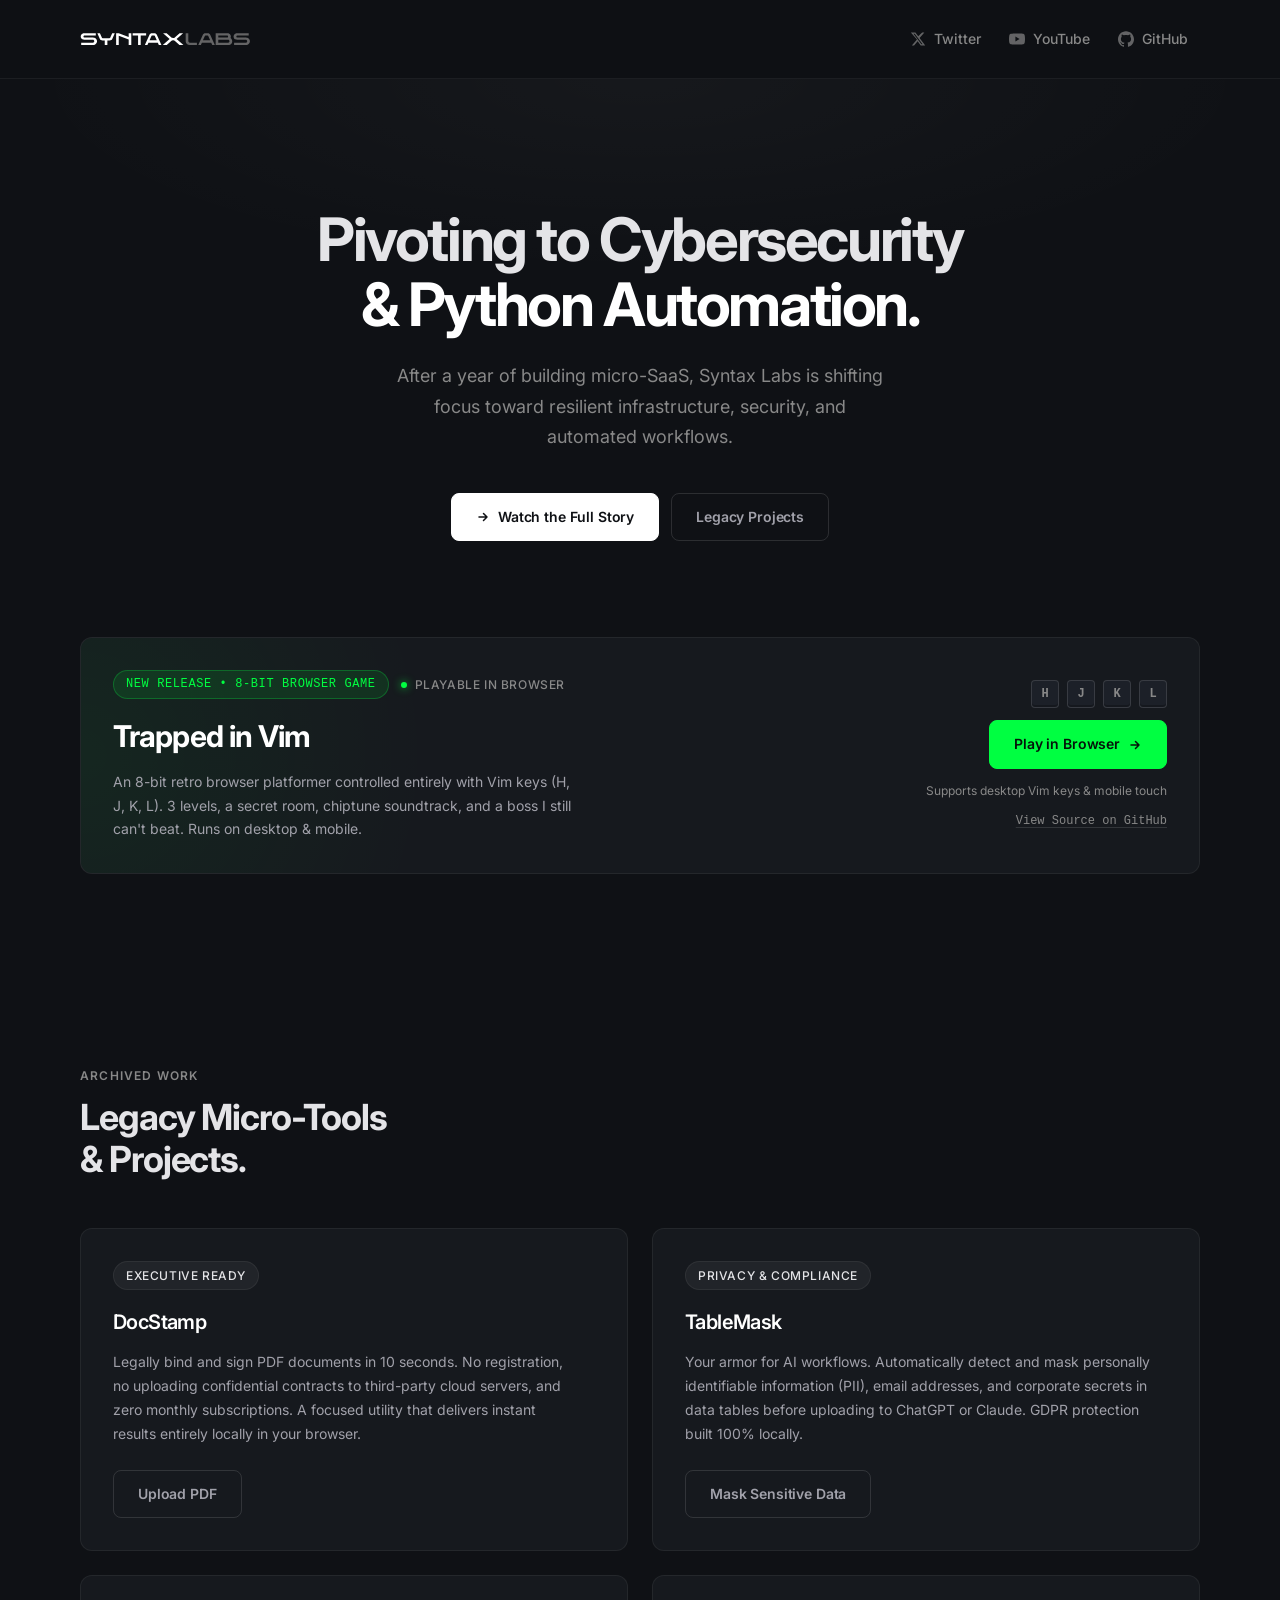
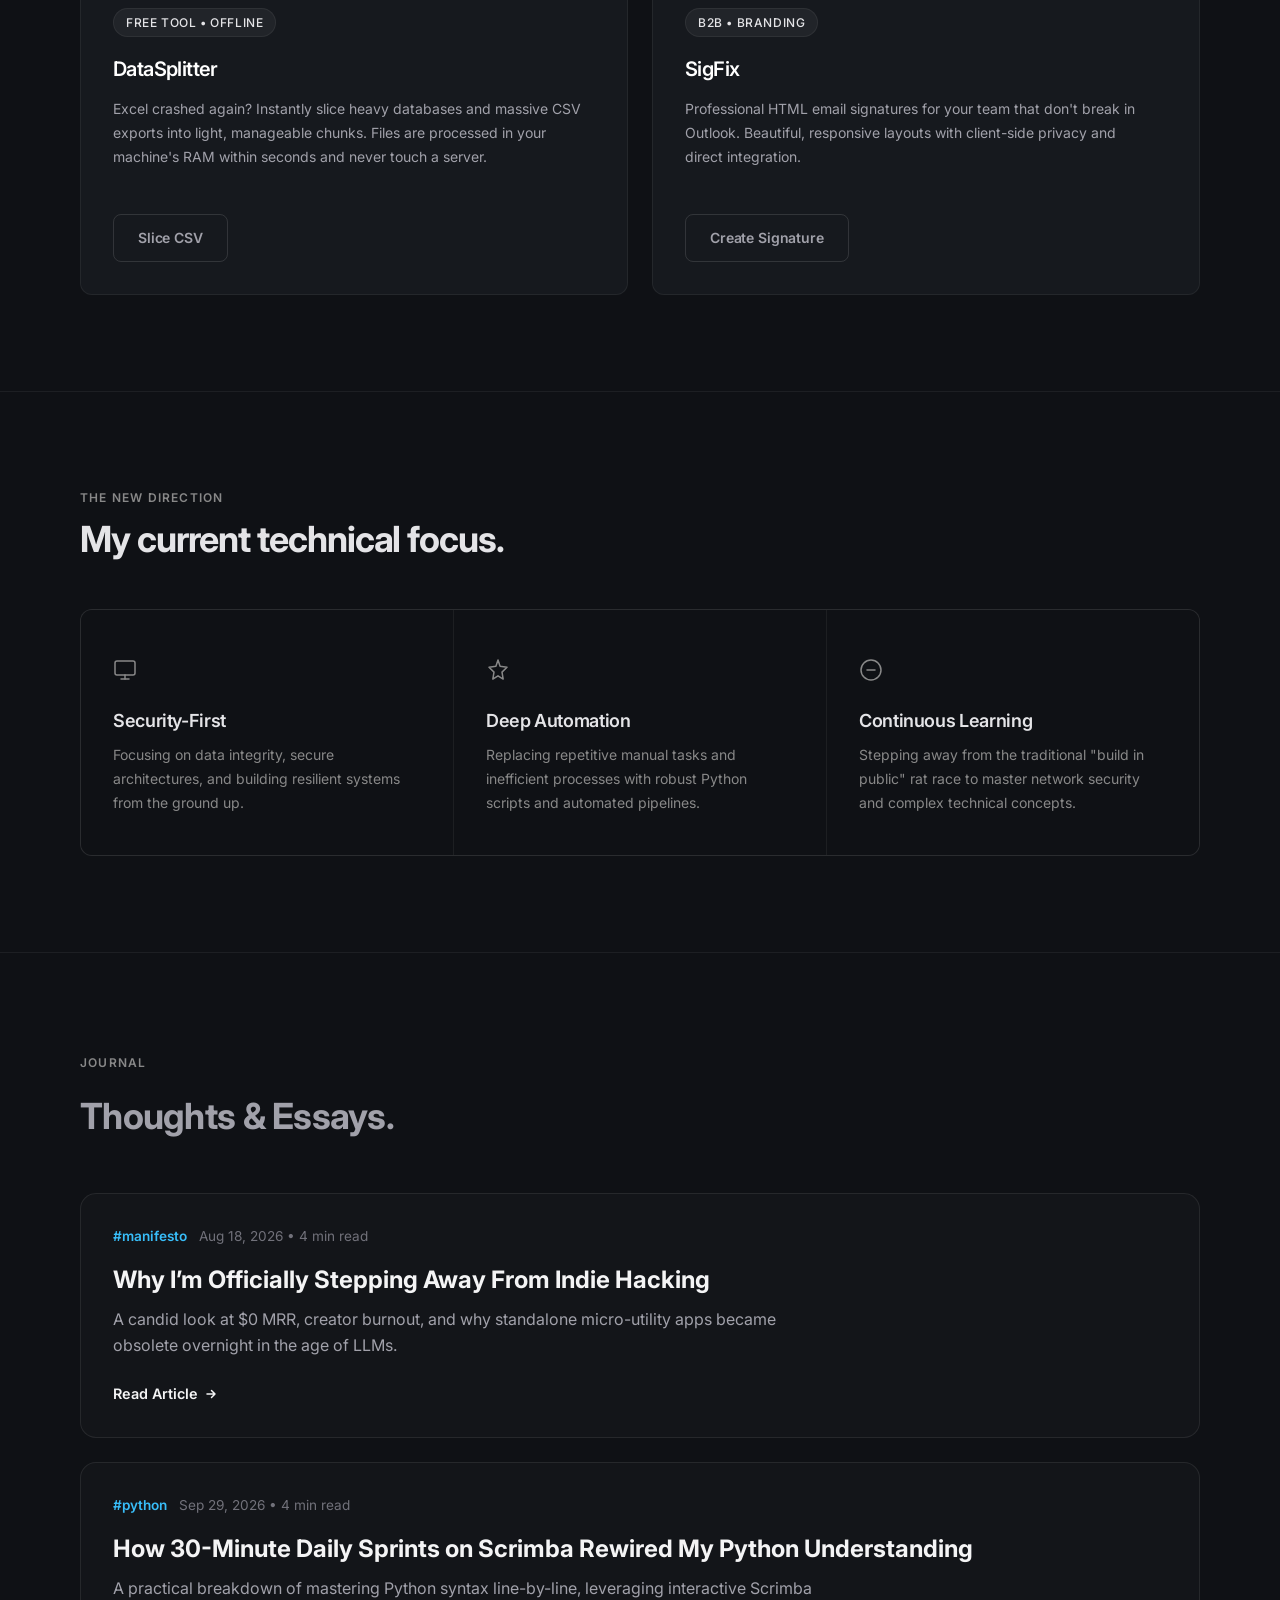
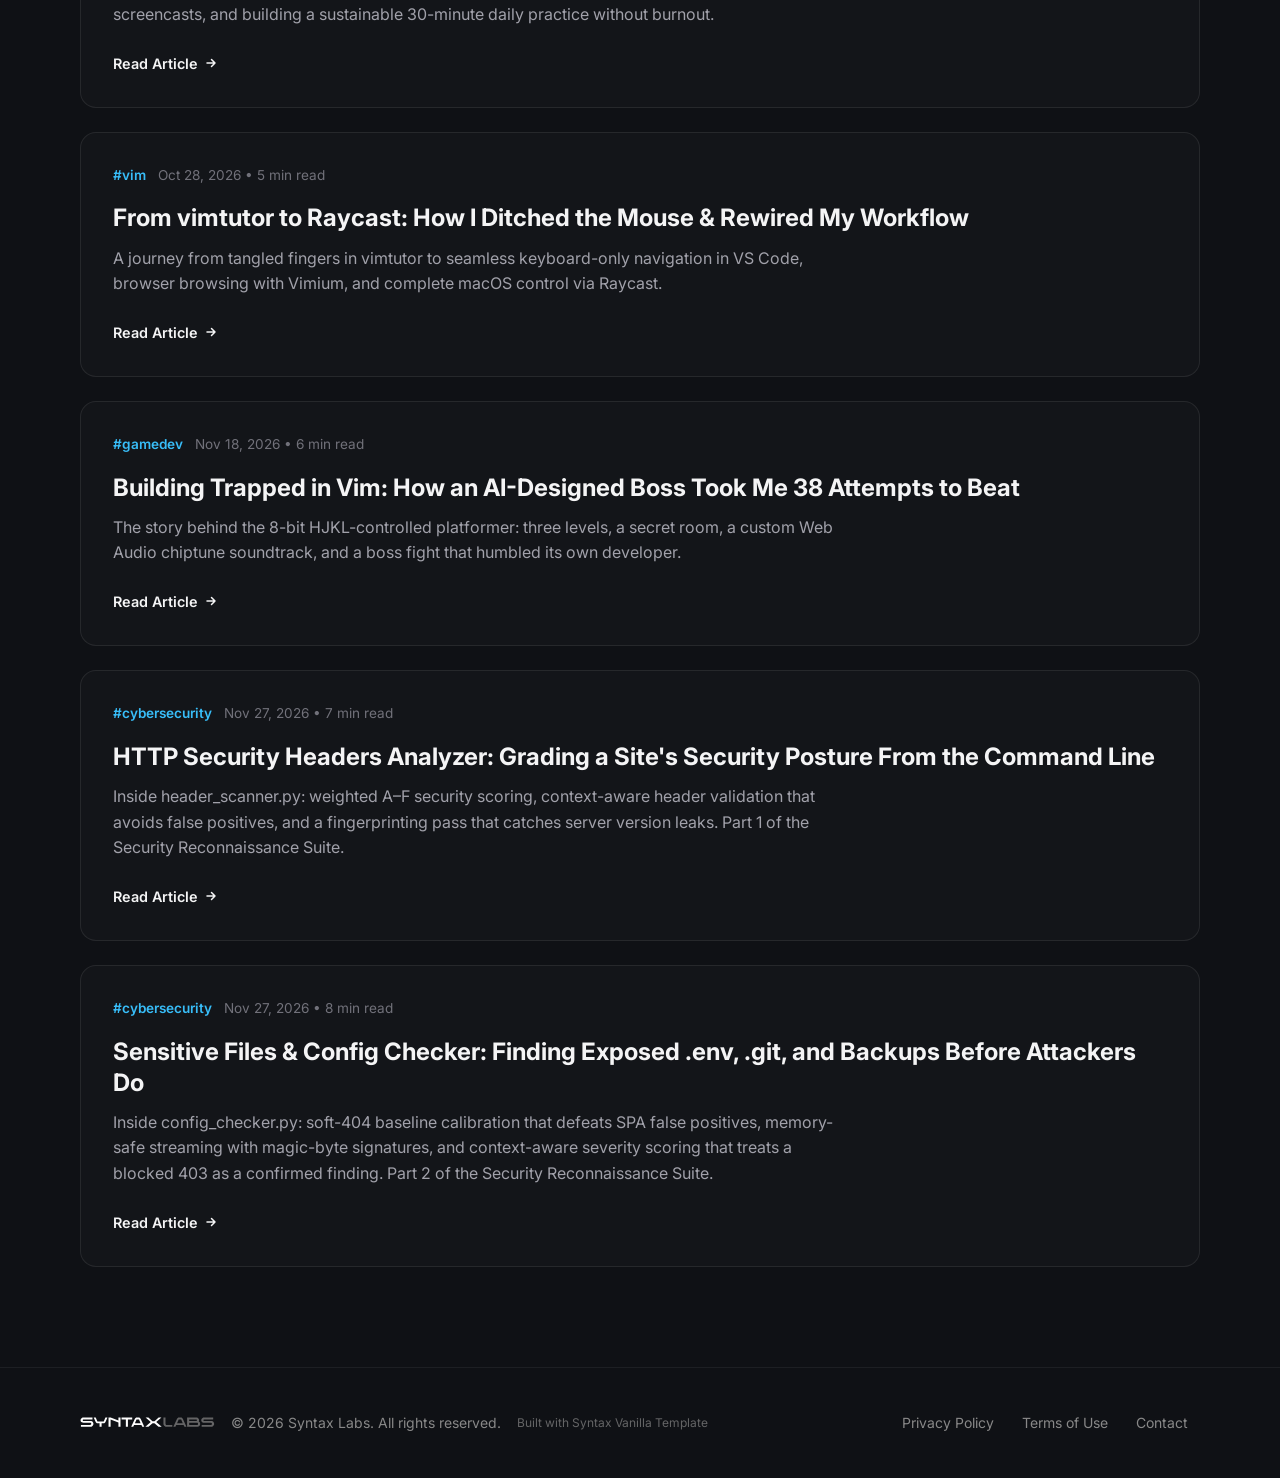
==== commit 72ce5783: "Add Sensitive Files & Config Checker article (Security Reconnaissance Suite #2) New blog post for co" ====
--- a/index.html
+++ b/index.html
@@ -497,6 +497,31 @@
             </div>
           </a>
         </article>
+<!-- Article 6: Sensitive Files & Config Checker -->
+        <article class="journal-card reveal reveal-delay-6">
+          <a href="blog/sensitive-files-config-checker.html" class="journal-card__link">
+            <div class="journal-card__meta">
+              <span class="journal-tag">#cybersecurity</span>
+              <span class="journal-date">Nov 27, 2026 • 8 min read</span>
+            </div>
+            <h3 class="journal-card__title">
+              Sensitive Files &amp; Config Checker: Finding Exposed .env, .git, and Backups Before Attackers Do
+            </h3>
+            <p class="journal-card__desc">
+              Inside config_checker.py: soft-404 baseline calibration that defeats SPA false positives, memory-safe streaming with magic-byte signatures, and context-aware severity scoring that treats a blocked 403 as a confirmed finding. Part 2 of the Security Reconnaissance Suite.
+            </p>
+            <div class="journal-card__footer">
+              <span class="read-more">
+                Read Article
+                <svg width="14" height="14" viewBox="0 0 14 14" fill="none" xmlns="http://www.w3.org/2000/svg"
+                  aria-hidden="true">
+                  <path d="M3 7H11M11 7L7.5 3.5M11 7L7.5 10.5" stroke="currentColor" stroke-width="1.5" stroke-linecap="round"
+                    stroke-linejoin="round" />
+                </svg>
+              </span>
+            </div>
+          </a>
+        </article>
         </div>
 
       </div>
--- a/styles.css
+++ b/styles.css
@@ -705,6 +705,12 @@
   background:   rgba(251, 191, 36, 0.1);
   color:        #fbbf24;
   border:       1px solid rgba(251, 191, 36, 0.2);
+}
+
+.badge--read {
+  background:   rgba(255, 255, 255, 0.05);
+  color:        var(--text-muted);
+  border:       1px solid var(--border);
 }
 
 .badge__dot {
@@ -1988,6 +1994,7 @@
 }
 
 .reveal-delay-5 { transition-delay: 0.5s; }
+.reveal-delay-6 { transition-delay: 0.6s; }
 
 /* ============================================================
    ARTICLE CODE BLOCKS
@@ -2072,6 +2079,20 @@
 
 .article-figure {
   margin: 40px 0;
+  height: auto;
+  max-height: none;
+  aspect-ratio: auto;
+}
+
+.article-figure img {
+  display: block;
+  width: 100%;
+  height: auto;
+  max-height: none;
+  aspect-ratio: auto;
+  object-fit: contain;
+  border-radius: var(--radius-lg);
+  border: 1px solid var(--border-hover);
 }
 
 .article-figure__placeholder {
@@ -2167,6 +2188,15 @@
   font-weight: 600;
 }
 
+.series-nav__label--link {
+  text-decoration: none;
+  transition: color 0.15s ease;
+}
+
+.series-nav__label--link:hover {
+  color: var(--text-bright);
+}
+
 @media (max-width: 768px) {
   .article-code-block pre {
     padding: 16px 18px;
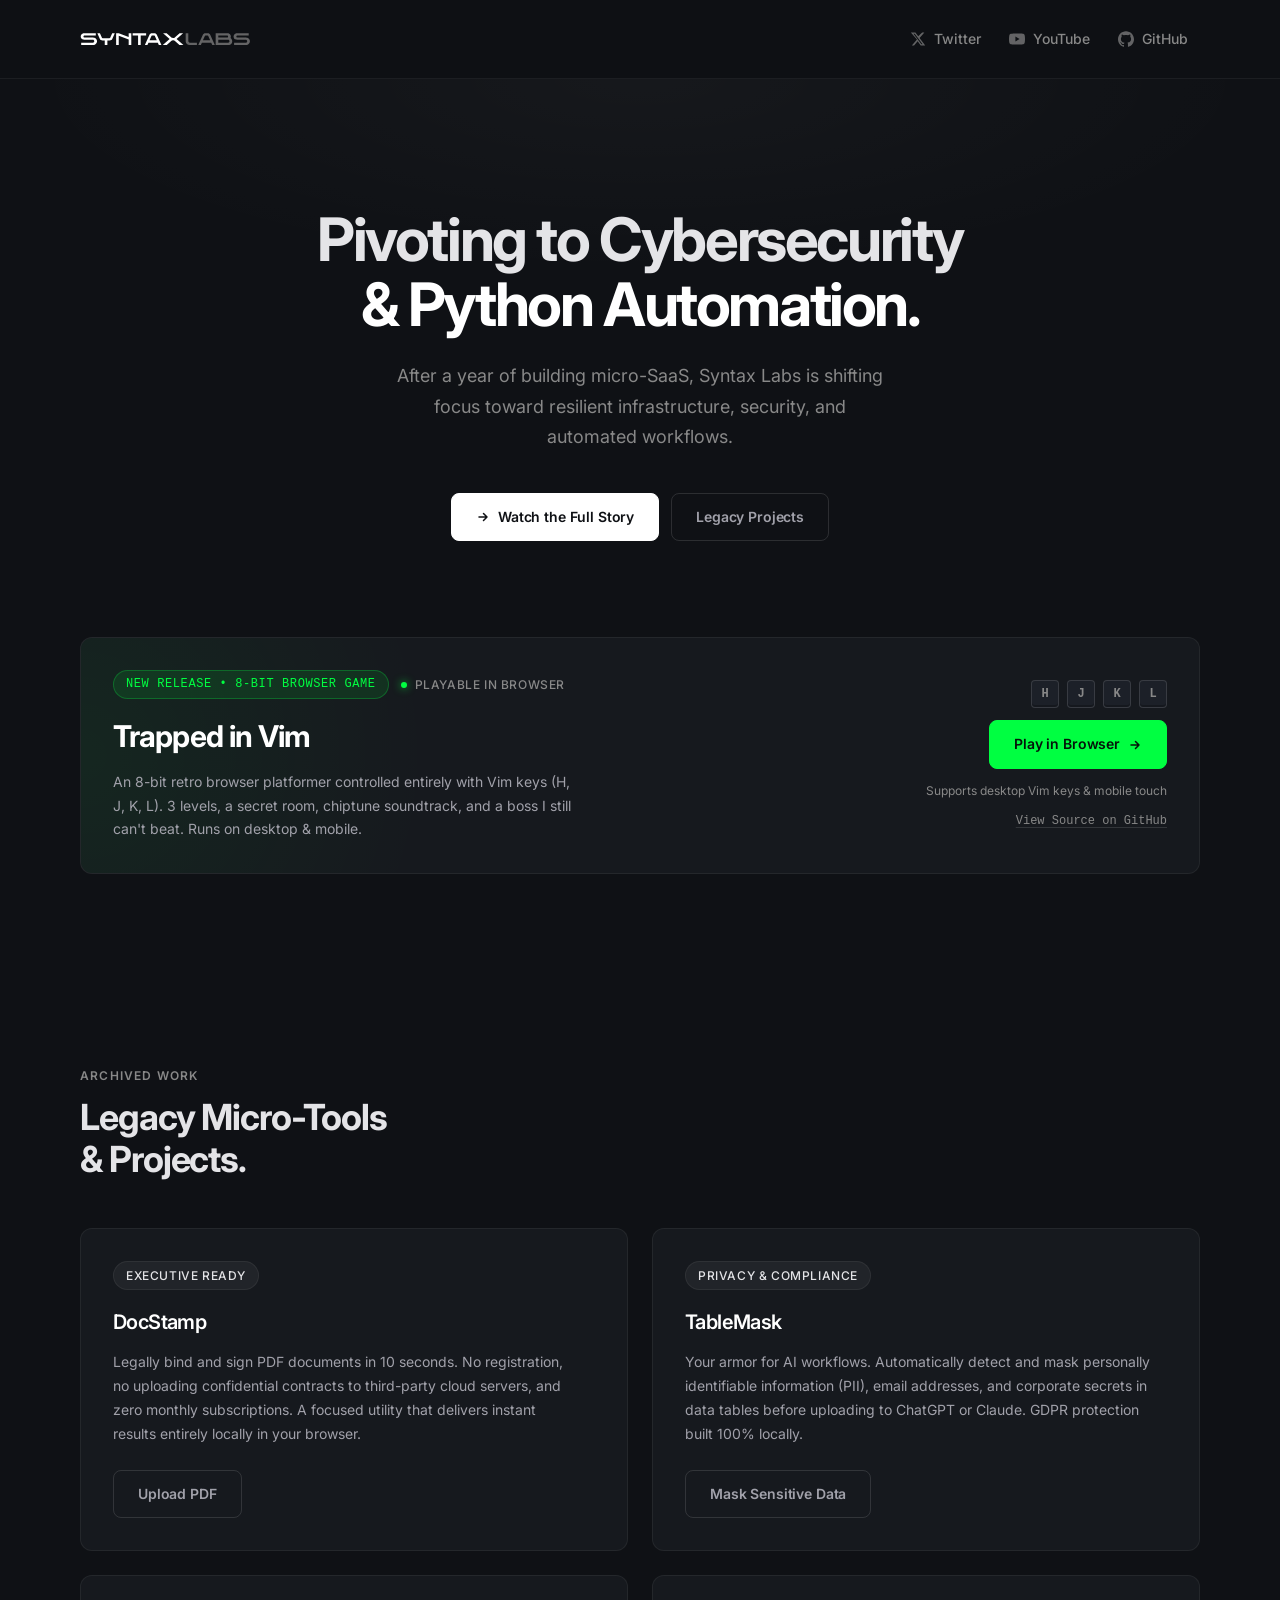
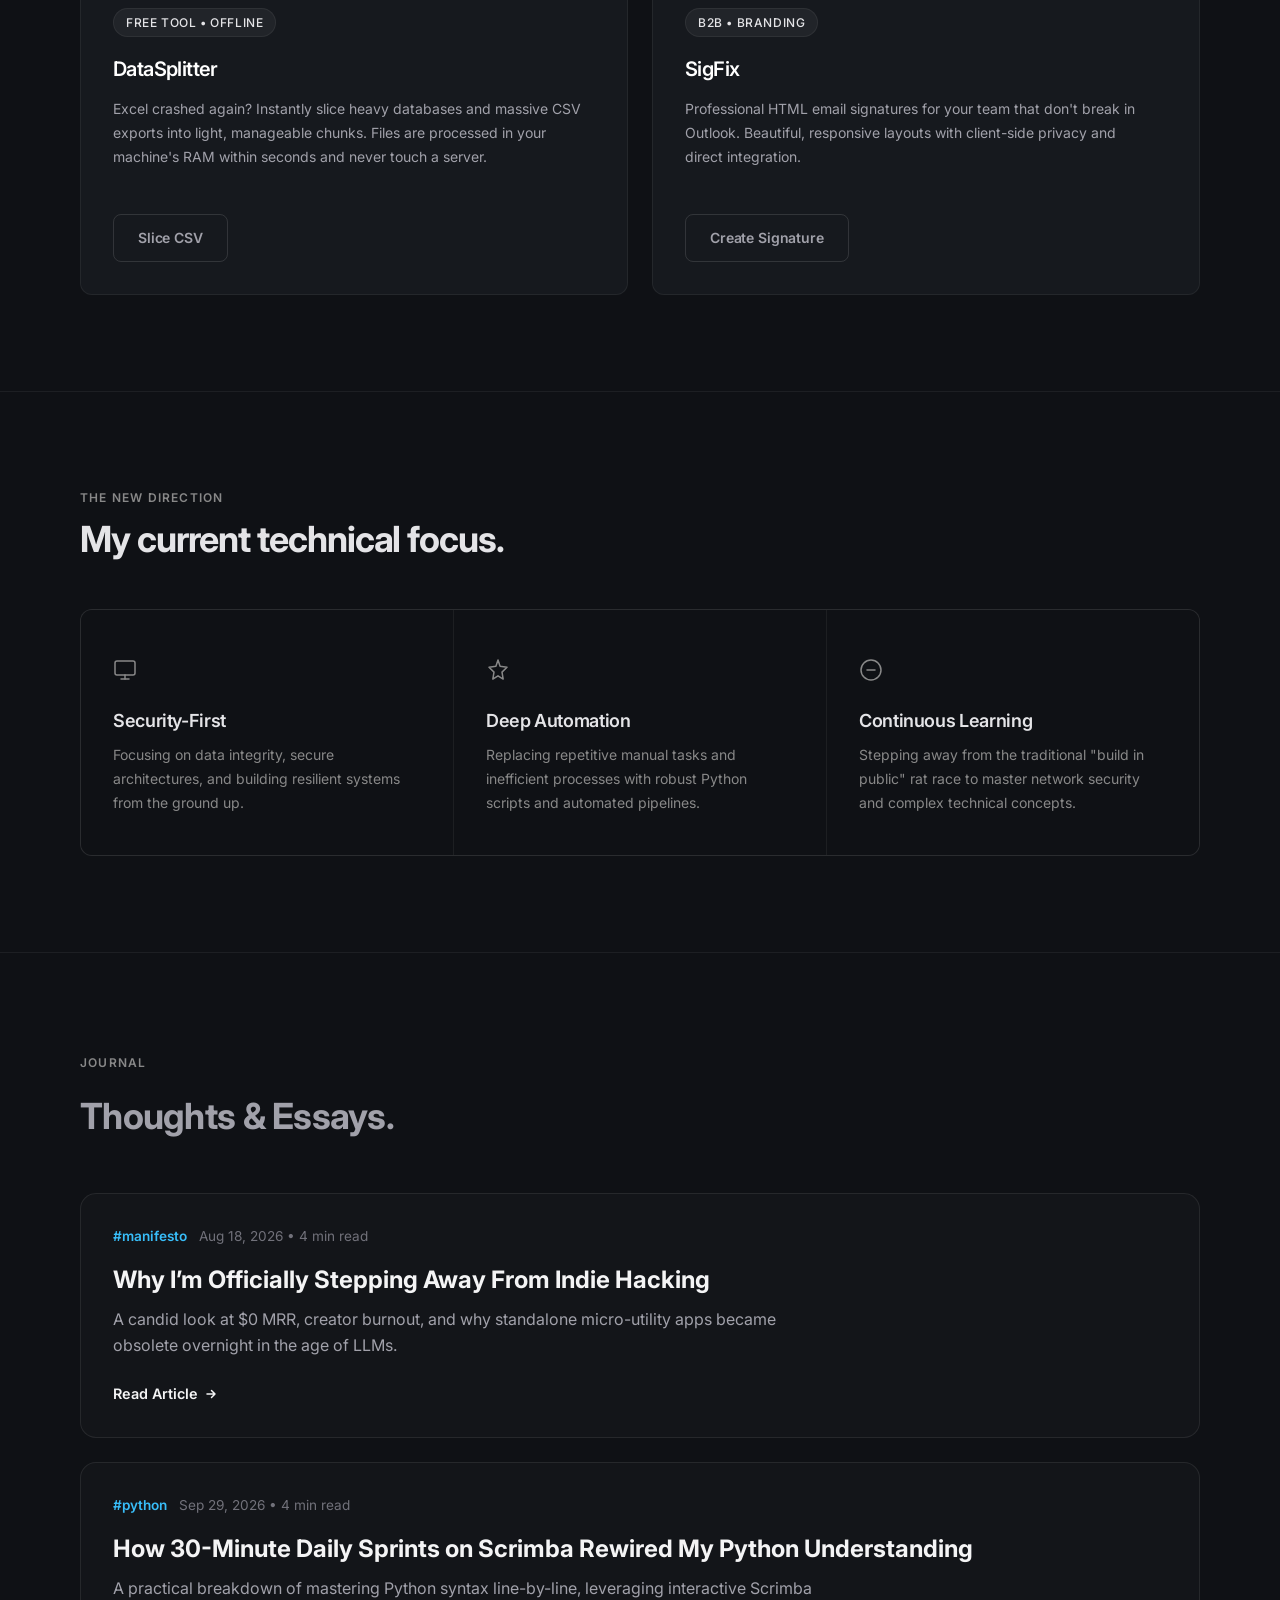
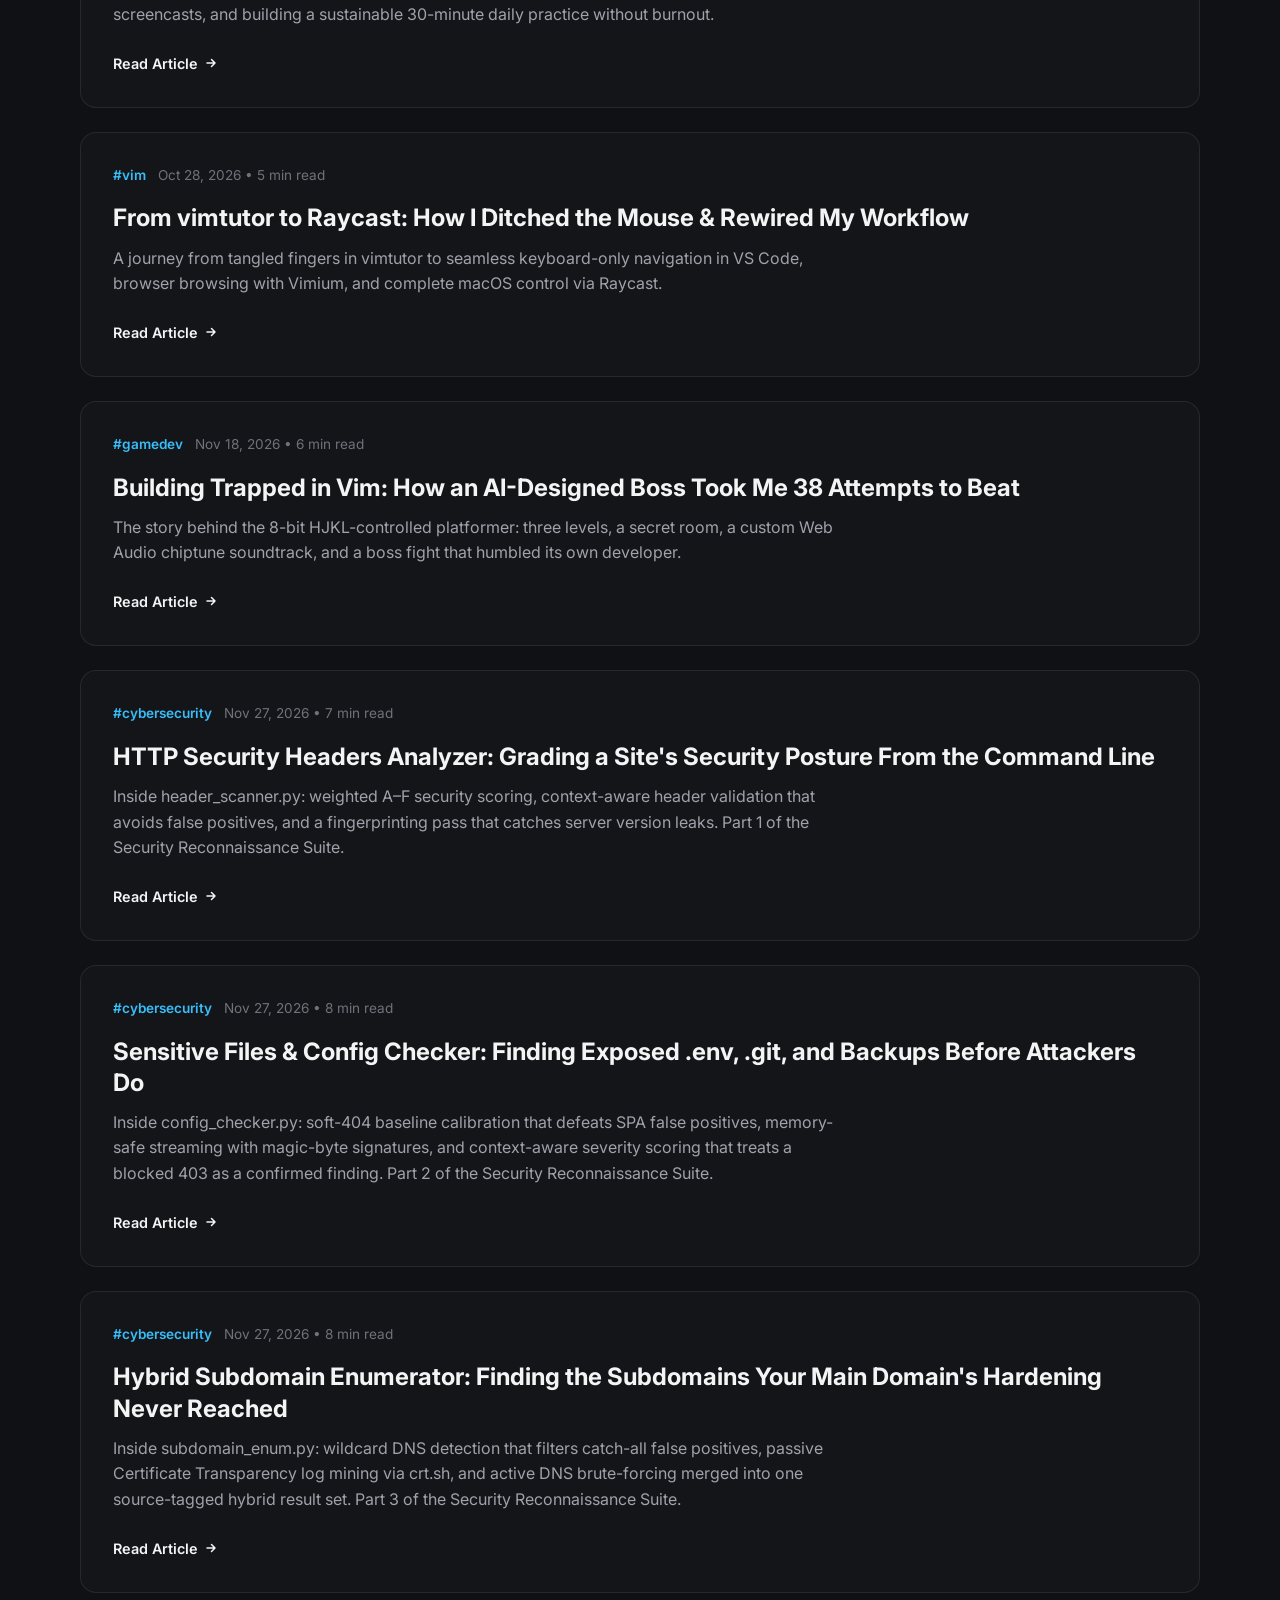
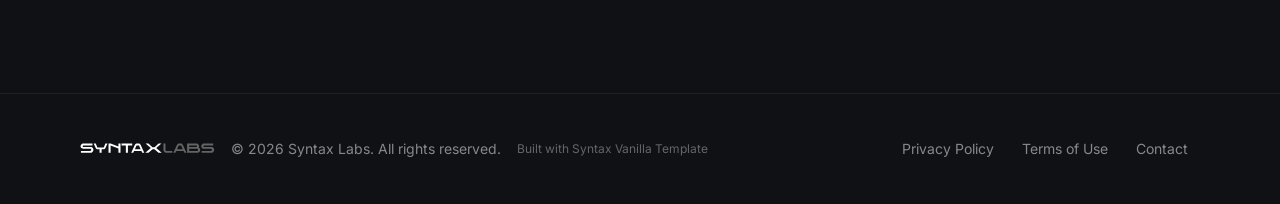
==== commit 0e771434: "Add Hybrid Subdomain Enumerator article (Security Reconnaissance Suite #3) Covers wildcard DNS detec" ====
--- a/index.html
+++ b/index.html
@@ -522,6 +522,31 @@
             </div>
           </a>
         </article>
+<!-- Article 7: Hybrid Subdomain Enumerator -->
+        <article class="journal-card reveal reveal-delay-7">
+          <a href="blog/hybrid-subdomain-enumerator.html" class="journal-card__link">
+            <div class="journal-card__meta">
+              <span class="journal-tag">#cybersecurity</span>
+              <span class="journal-date">Nov 27, 2026 • 8 min read</span>
+            </div>
+            <h3 class="journal-card__title">
+              Hybrid Subdomain Enumerator: Finding the Subdomains Your Main Domain's Hardening Never Reached
+            </h3>
+            <p class="journal-card__desc">
+              Inside subdomain_enum.py: wildcard DNS detection that filters catch-all false positives, passive Certificate Transparency log mining via crt.sh, and active DNS brute-forcing merged into one source-tagged hybrid result set. Part 3 of the Security Reconnaissance Suite.
+            </p>
+            <div class="journal-card__footer">
+              <span class="read-more">
+                Read Article
+                <svg width="14" height="14" viewBox="0 0 14 14" fill="none" xmlns="http://www.w3.org/2000/svg"
+                  aria-hidden="true">
+                  <path d="M3 7H11M11 7L7.5 3.5M11 7L7.5 10.5" stroke="currentColor" stroke-width="1.5" stroke-linecap="round"
+                    stroke-linejoin="round" />
+                </svg>
+              </span>
+            </div>
+          </a>
+        </article>
         </div>
 
       </div>
--- a/styles.css
+++ b/styles.css
@@ -1995,6 +1995,7 @@
 
 .reveal-delay-5 { transition-delay: 0.5s; }
 .reveal-delay-6 { transition-delay: 0.6s; }
+.reveal-delay-7 { transition-delay: 0.7s; }
 
 /* ============================================================
    ARTICLE CODE BLOCKS
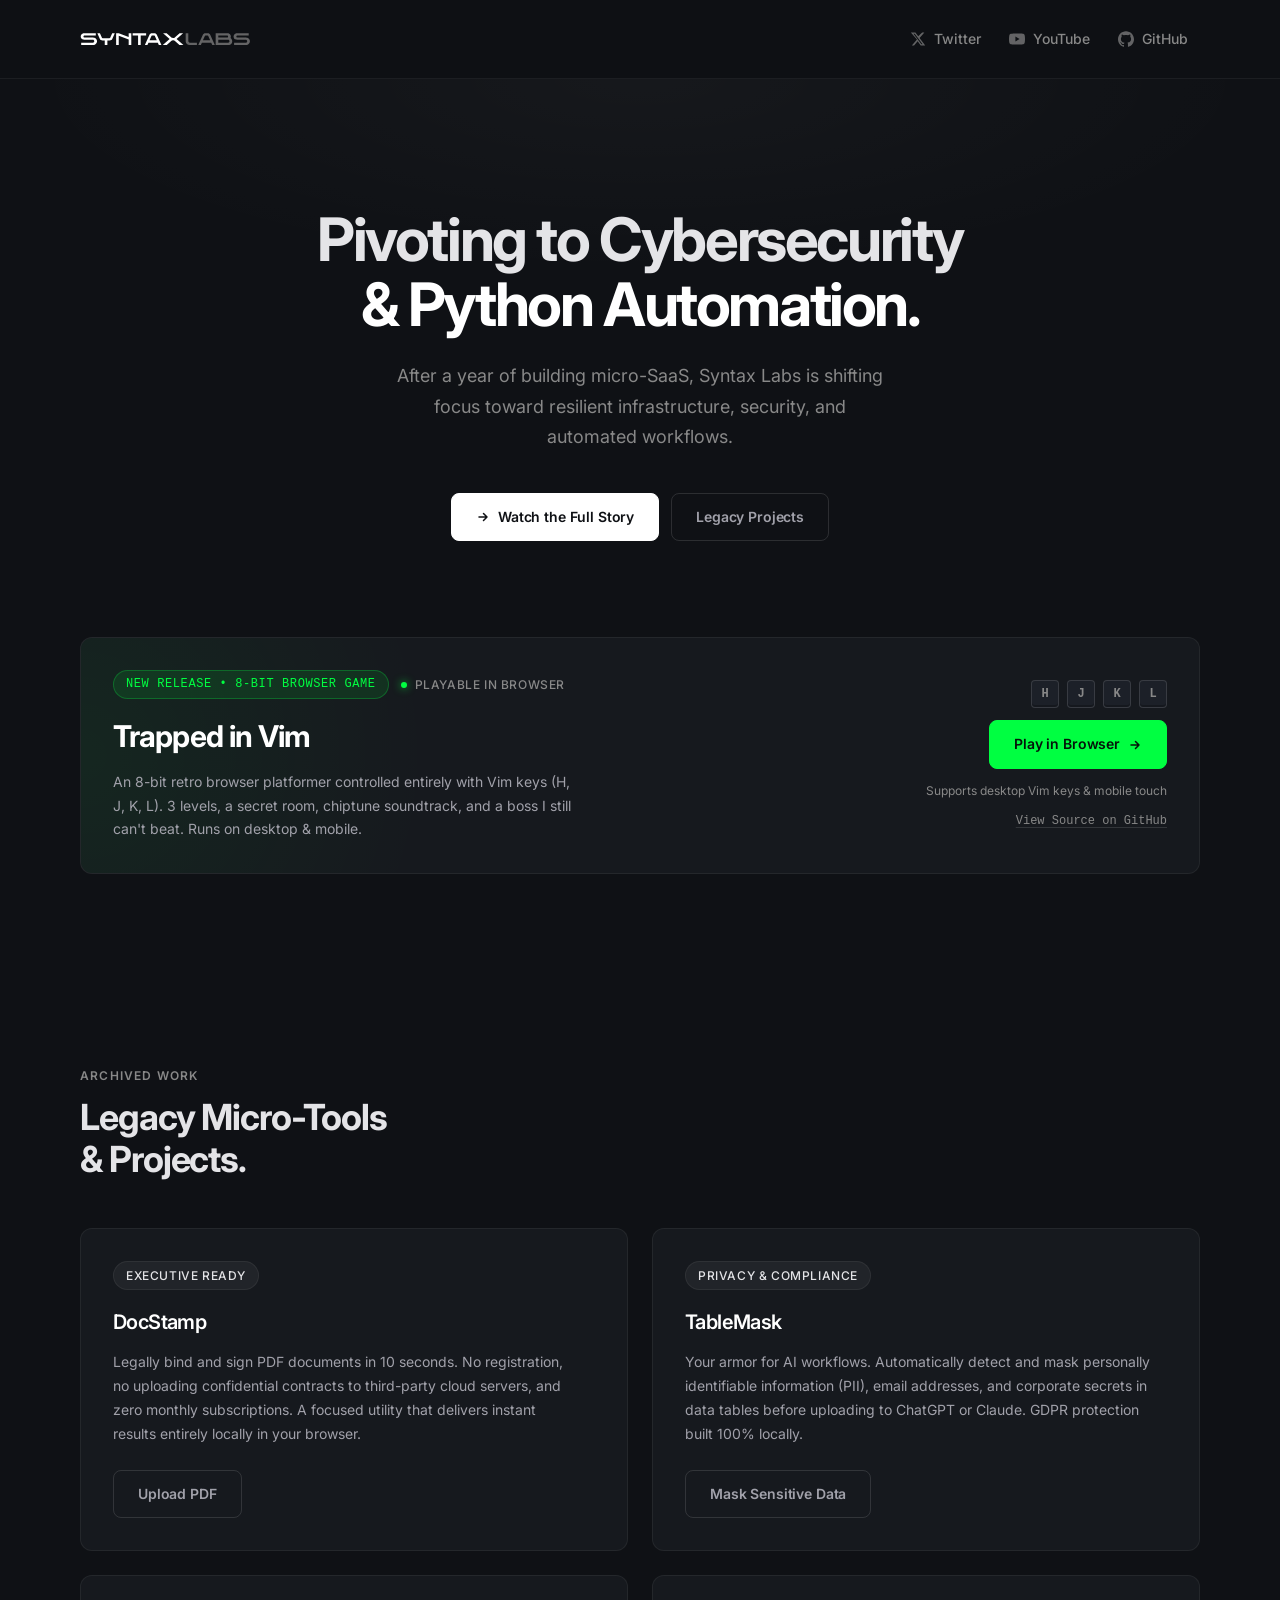
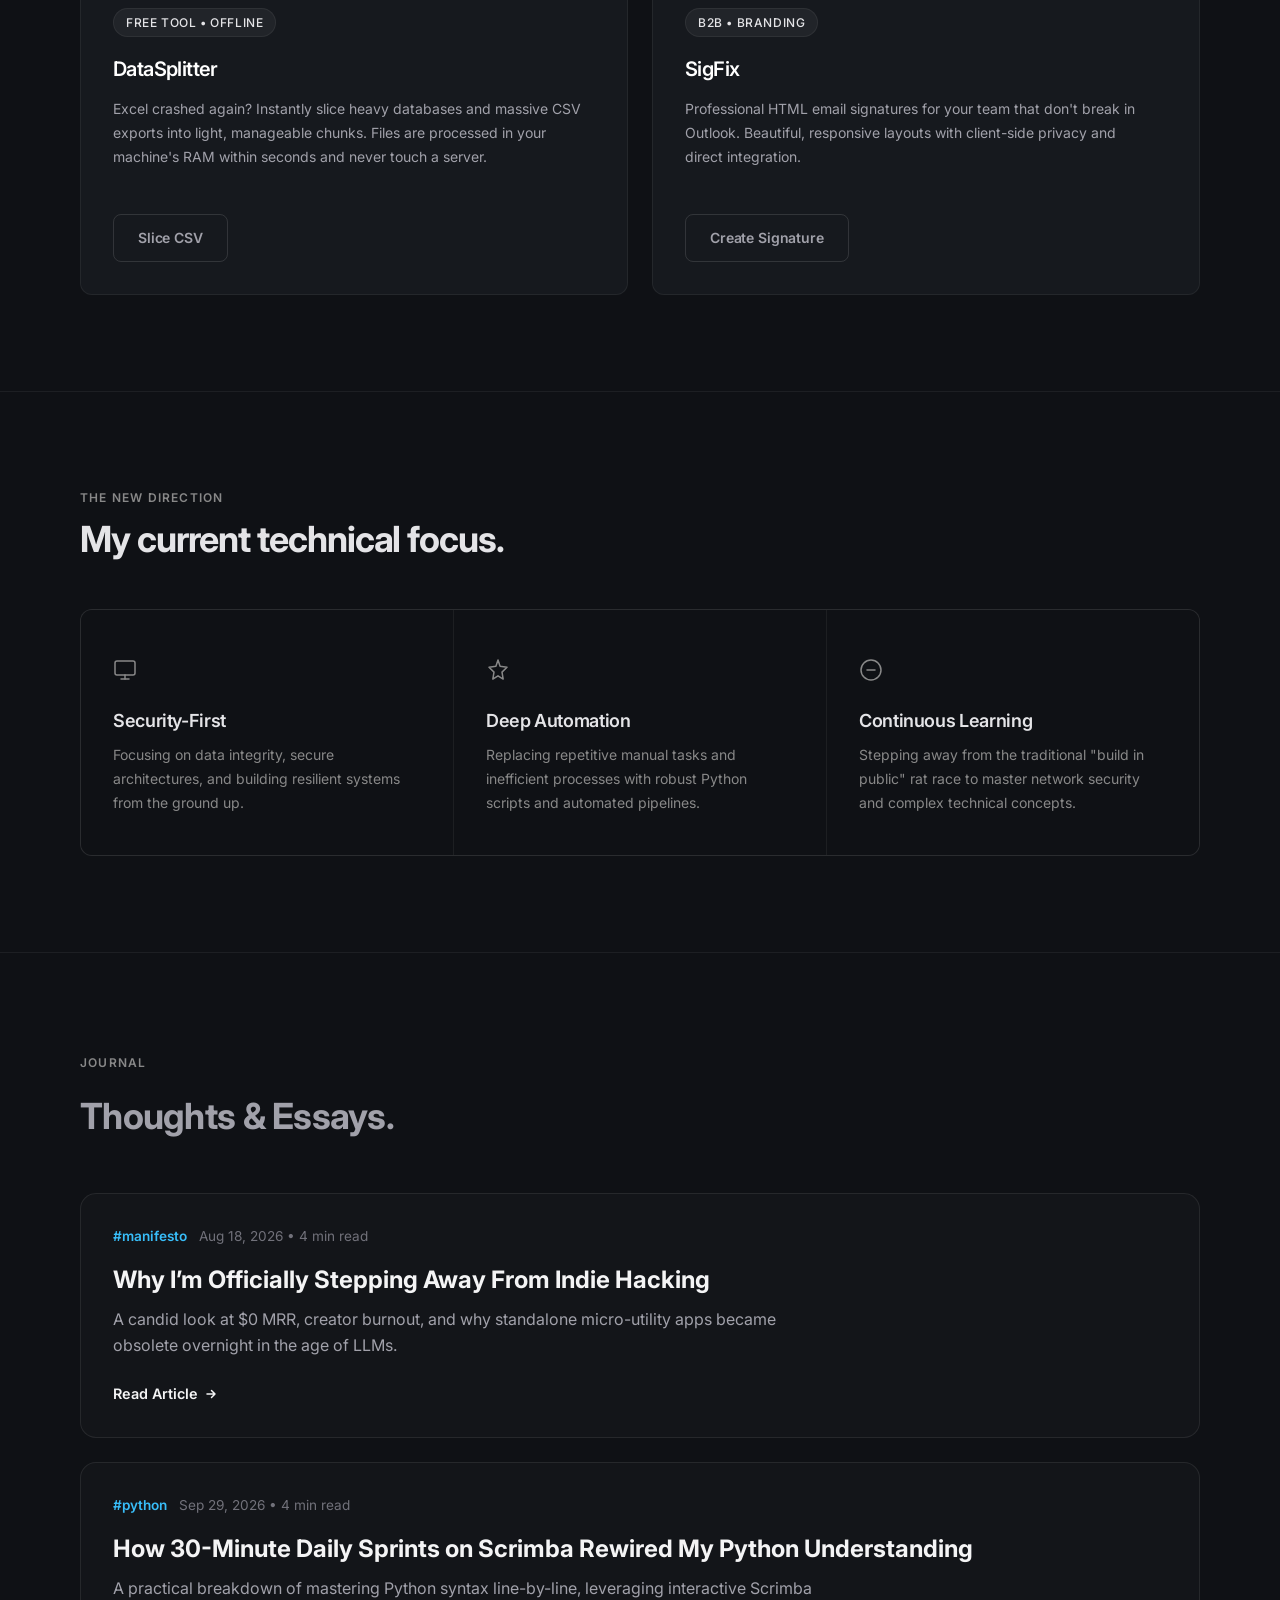
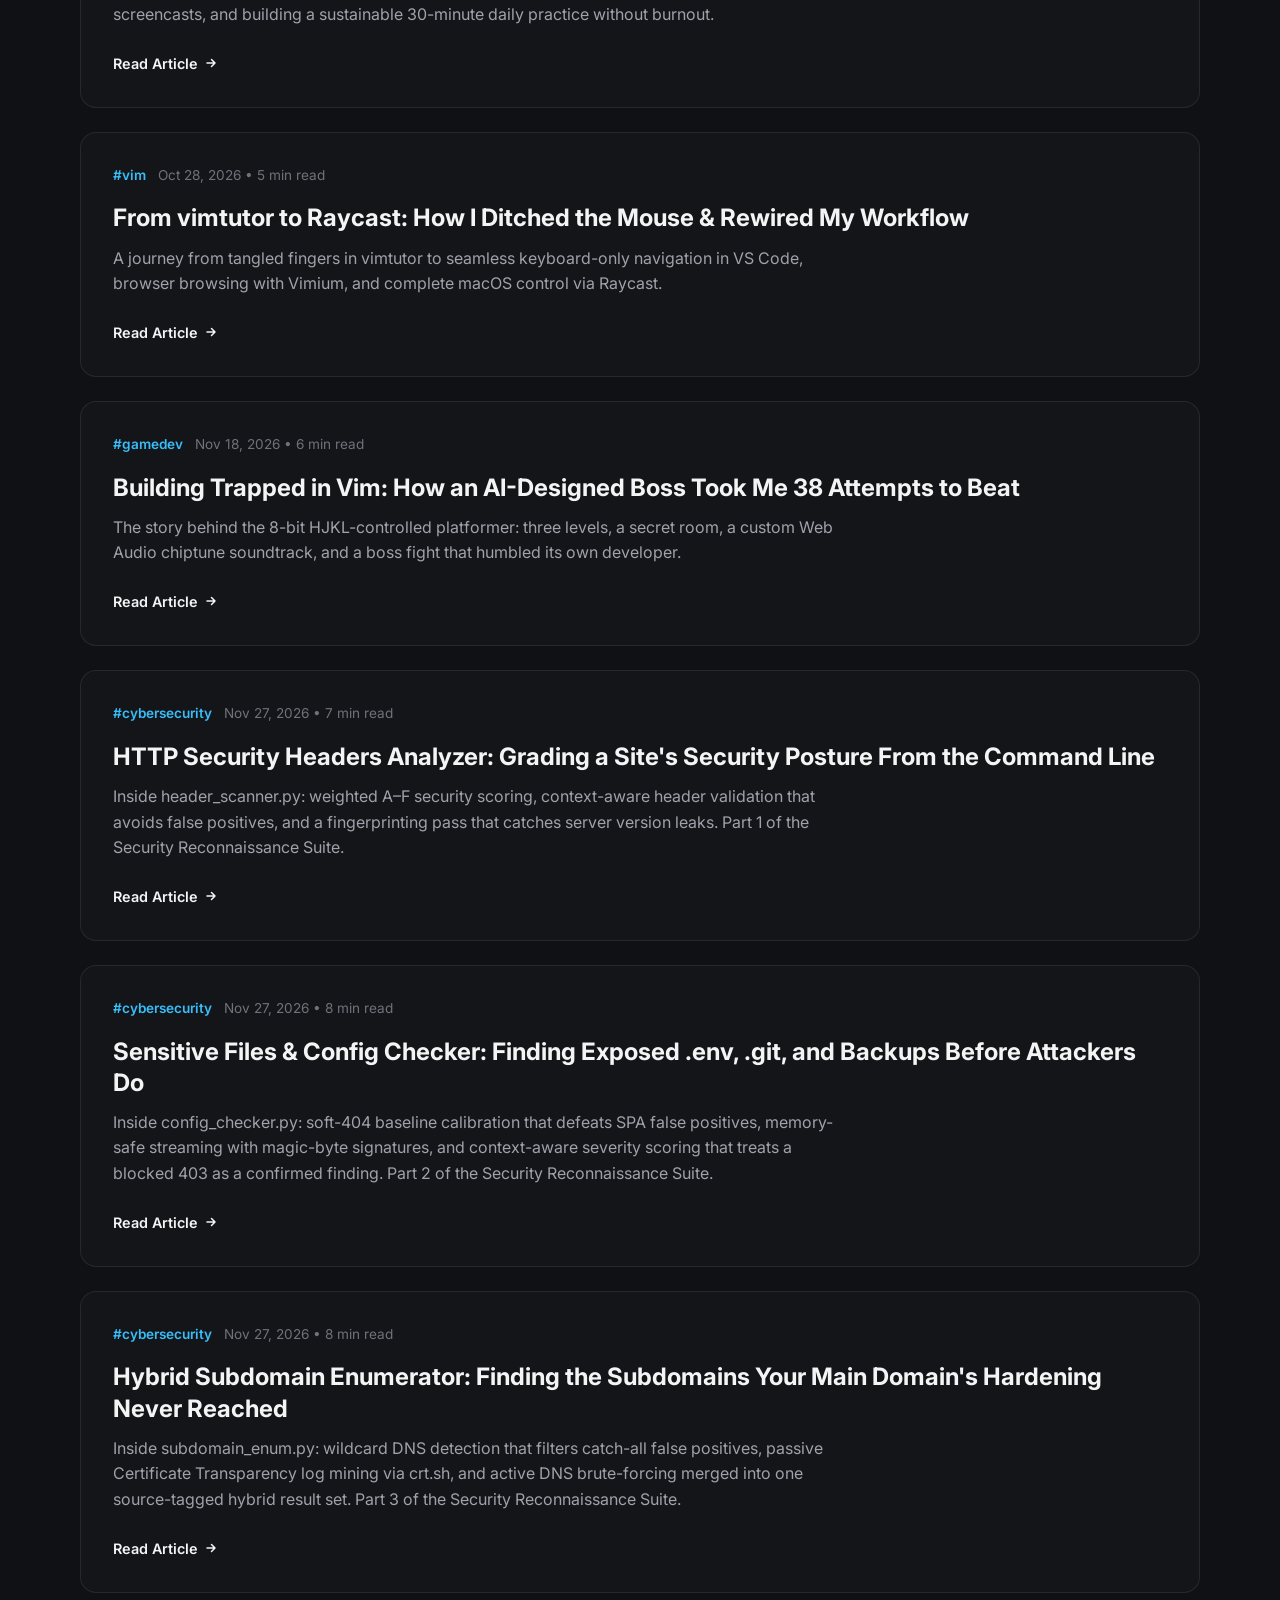
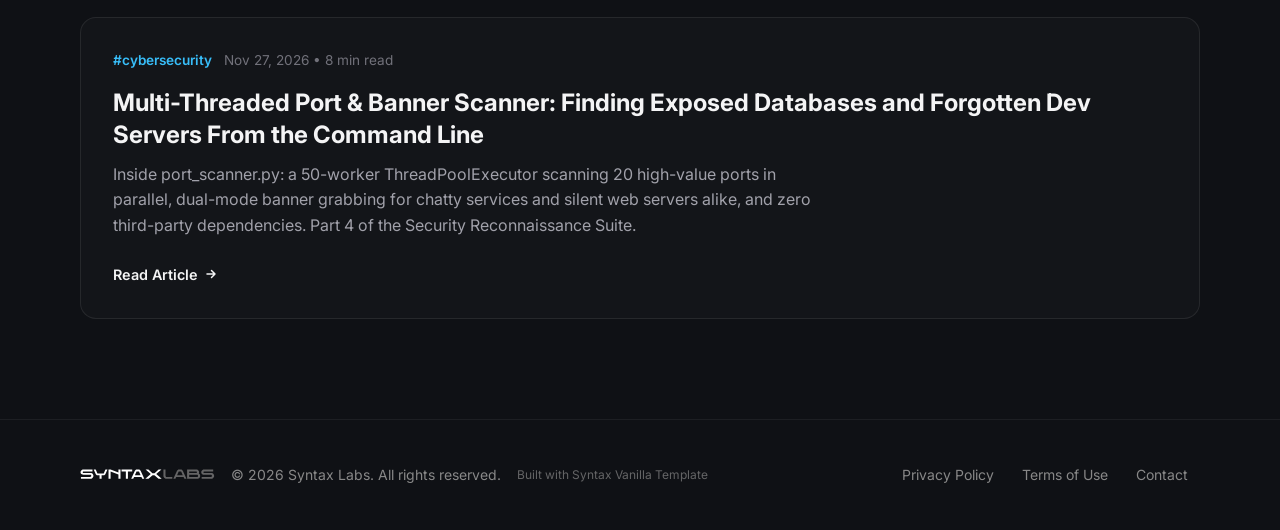
==== commit 33c79939: "Add fourth article about cybersecurity Complete the Security Reconnaissance Suite with Part 4: Multi" ====
--- a/index.html
+++ b/index.html
@@ -547,6 +547,31 @@
             </div>
           </a>
         </article>
+<!-- Article 8: Multi-Threaded Port & Banner Scanner -->
+        <article class="journal-card reveal reveal-delay-7">
+          <a href="blog/multi-threaded-port-banner-scanner.html" class="journal-card__link">
+            <div class="journal-card__meta">
+              <span class="journal-tag">#cybersecurity</span>
+              <span class="journal-date">Nov 27, 2026 • 8 min read</span>
+            </div>
+            <h3 class="journal-card__title">
+              Multi-Threaded Port &amp; Banner Scanner: Finding Exposed Databases and Forgotten Dev Servers From the Command Line
+            </h3>
+            <p class="journal-card__desc">
+              Inside port_scanner.py: a 50-worker ThreadPoolExecutor scanning 20 high-value ports in parallel, dual-mode banner grabbing for chatty services and silent web servers alike, and zero third-party dependencies. Part 4 of the Security Reconnaissance Suite.
+            </p>
+            <div class="journal-card__footer">
+              <span class="read-more">
+                Read Article
+                <svg width="14" height="14" viewBox="0 0 14 14" fill="none" xmlns="http://www.w3.org/2000/svg"
+                  aria-hidden="true">
+                  <path d="M3 7H11M11 7L7.5 3.5M11 7L7.5 10.5" stroke="currentColor" stroke-width="1.5" stroke-linecap="round"
+                    stroke-linejoin="round" />
+                </svg>
+              </span>
+            </div>
+          </a>
+        </article>
         </div>
 
       </div>
